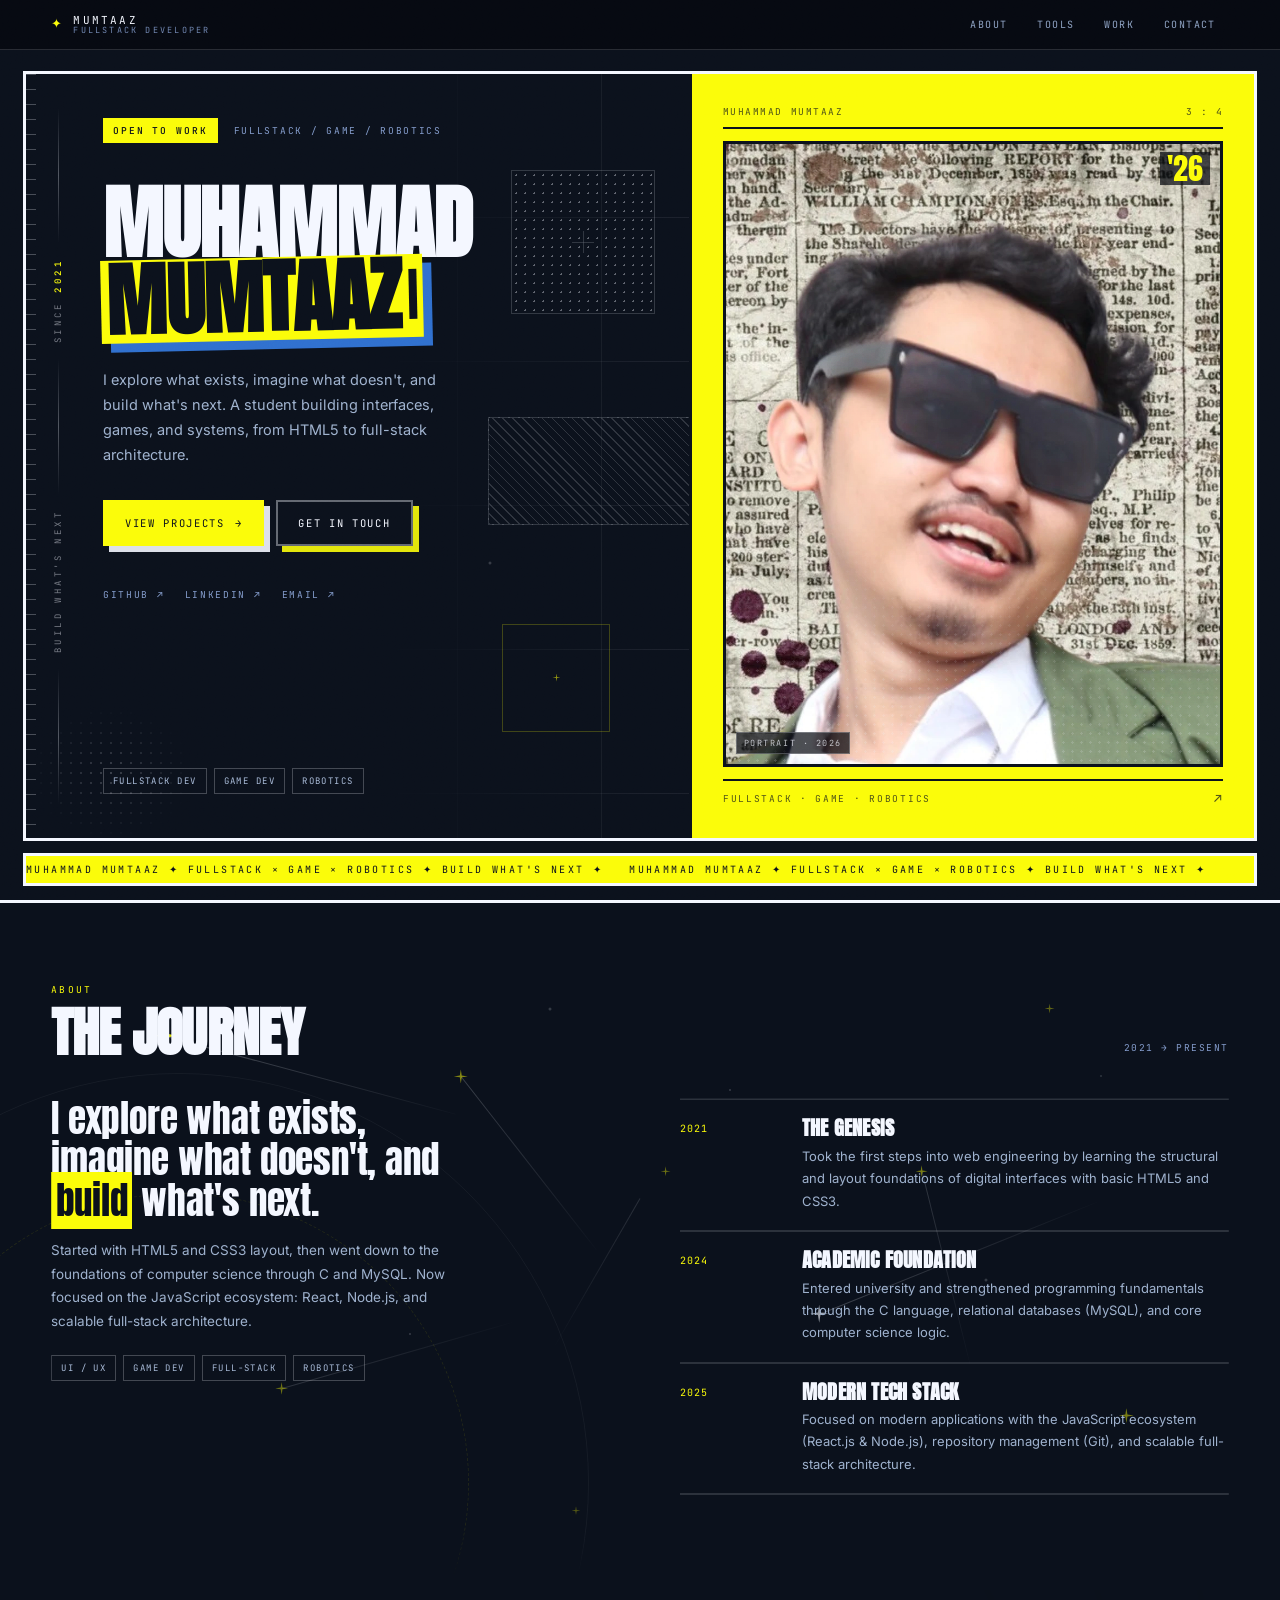
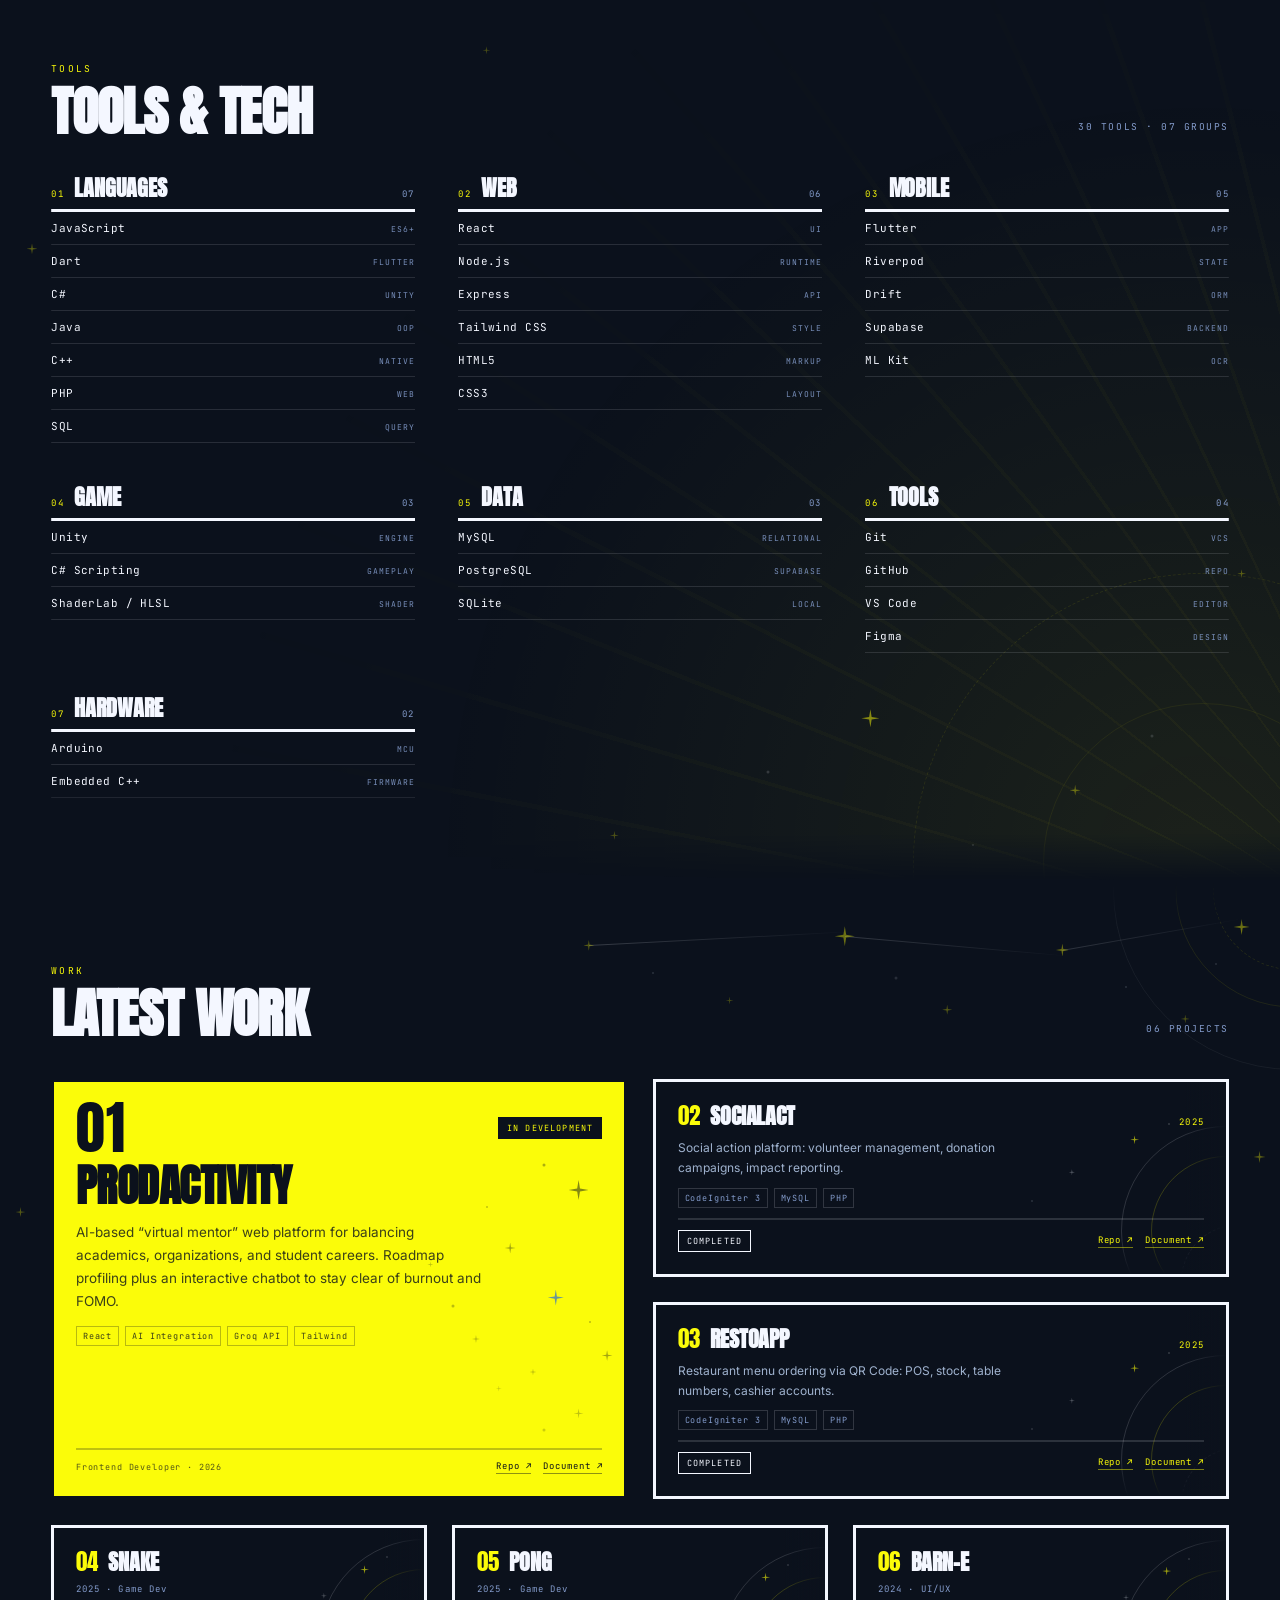
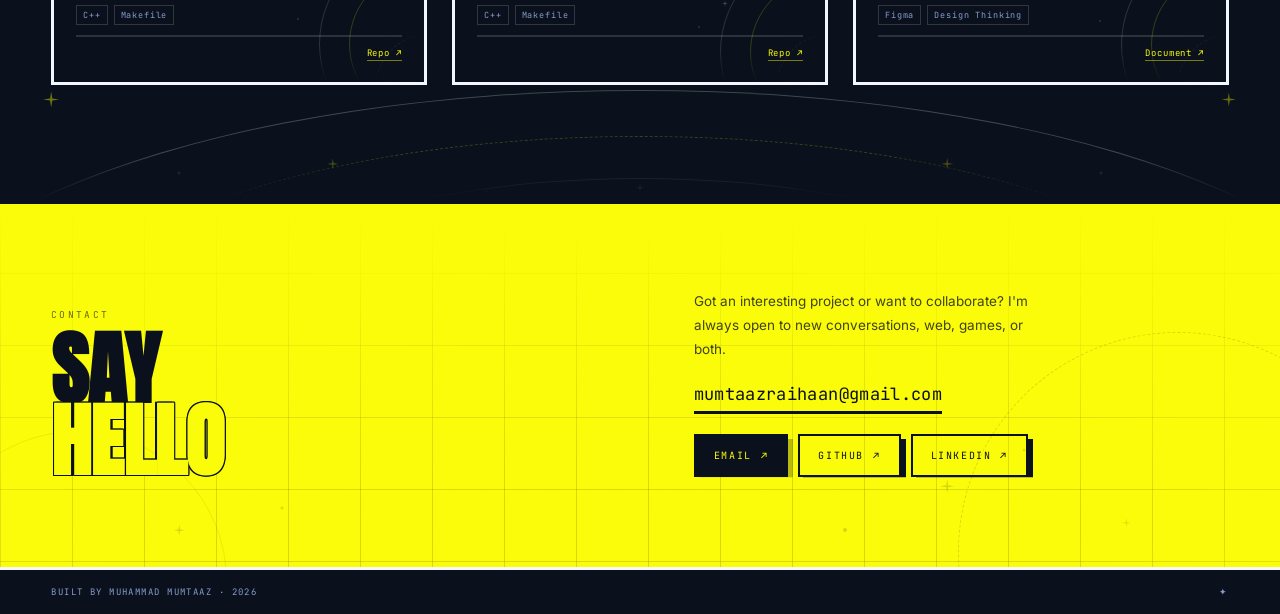
==== index.html @ 6322c38e "Portfolio v2: cleaned static site" ====
<!DOCTYPE html>
<html lang="en">
<head>
<meta charset="UTF-8" />
<meta name="viewport" content="width=device-width, initial-scale=1.0" />
<title>Muhammad Mumtaaz · Fullstack Developer</title>
<meta name="description" content="Portofolio Muhammad Mumtaaz · Fullstack Developer, Game Developer, Robotics Enthusiast. I explore what exists, imagine what doesn't, and build what's next." />
<meta name="theme-color" content="#0B111C" />
<link rel="preconnect" href="https://fonts.googleapis.com" />
<link rel="preconnect" href="https://fonts.gstatic.com" crossorigin />
<link href="https://fonts.googleapis.com/css2?family=Anton&family=Instrument+Serif:ital@0;1&family=Inter:wght@300;400;500;600&family=JetBrains+Mono:wght@300;400;500&display=swap" rel="stylesheet" />
<link rel="stylesheet" href="styles.css" />
<link rel="stylesheet" href="scroll.css" />
<noscript><style>
  [data-sa] .sa-inner { clip-path: none !important; }
  [data-sa] [data-sa-reveal] > *, [data-sa] [data-sa-stagger] > *,
  [data-sa] [data-sa-block], [data-sa] .sa-mask-i {
    opacity: 1 !important; transform: none !important; translate: none !important;
  }
  .ld { display: none !important; }
  html.is-loading, html.is-loading body { overflow: auto !important; }
</style></noscript>
</head>
<body>

<div class="grain" aria-hidden="true"></div>

<div class="ld" id="ld" aria-hidden="true">
  <div class="ld__cells" id="ldCells"></div>
  <div class="ld__mid">
    <div class="ld__grid">
      <i></i><i></i><i></i>
      <i></i><i></i><i></i>
      <i></i><i></i><i></i>
    </div>
  </div>
</div>

<script>
(function () {
  var el = document.getElementById('ld');
  if (!el) return;

  var host = document.getElementById('ldCells');
  var COLS = 14, ROWS = 9;
  var START = 2.35;   /* sel grid mulai menghilang */
  var STEP = 0.03;

  for (var r = 0; r < ROWS; r++) {
    for (var c = 0; c < COLS; c++) {
      var cell = document.createElement('div');
      cell.className = 'ld__cell';
      cell.style.left = (c * (100 / COLS)) + '%';
      cell.style.top = (r * (100 / ROWS)) + '%';
      cell.style.width = (100 / COLS + 0.35) + '%';
      cell.style.height = (100 / ROWS + 0.35) + '%';
      cell.style.setProperty('--d', (START + (c + r) * STEP).toFixed(2) + 's');
      host.appendChild(cell);
    }
  }

  document.documentElement.classList.add('is-loading');

  var reduce = window.matchMedia && window.matchMedia('(prefers-reduced-motion: reduce)').matches;
  var hidden = document.visibilityState === 'hidden';

  function done() {
    if (el.parentNode) el.parentNode.removeChild(el);
    document.documentElement.classList.remove('is-loading');
  }

  /* tab dibuka di background: jangan tahan halaman */
  if (hidden) { done(); return; }

  /* hormati reduced-motion: tanpa animasi, langsung tampil */
  if (reduce) {
    el.classList.add('is-static');
    setTimeout(done, 350);
    return;
  }

  setTimeout(done, 3700);
})();
</script>


<!-- =======================================================
     HEADER · sticky, hanya dipakai halaman portofolio
     ======================================================= -->
<header class="switcher">
  <a class="sw-logo" href="#top">
    <span class="sw-mark" aria-hidden="true">✦</span>
    <span>Mumtaaz<em>Fullstack Developer</em></span>
  </a>

  <nav class="sw-nav is-text" aria-label="Page sections">
    <a href="#about" data-nav="about">About</a>
    <a href="#tools" data-nav="tools">Tools</a>
    <a href="#work" data-nav="work">Work</a>
    <a href="#contact" data-nav="contact">Contact</a>
  </nav>
</header>

<main id="top">
<!-- =======================================================
     HERO · rel kiri (L1) + panel foto (R1) + marquee
     Ornamen rel & slot foto: lihat blok "HERO · REL + FOTO"
     di styles.css.
     ======================================================= -->
<section class="hero v-b v-b--portfolio hero--rail" id="hero">
  <div class="b-frame">
    <div class="b-col b-col-left">
      <div class="hf" aria-hidden="true">
        <span class="hf-grid" style="--sz:144px;--a:.07"></span>
        <span class="hf-cell hf-cell--dots" style="--x:84%;--y:22%;--w:144px;--h:144px;--o:.95"></span>
        <span class="hf-cross" style="--x:84%;--y:22%;--w:22px;--o:.4"></span>
        <span class="hf-cell hf-cell--hatch" style="--x:86%;--y:52%;--w:216px;--h:108px;--o:.95"></span>
        <span class="hf-cell hf-cell--lemon" style="--x:80%;--y:79%;--w:108px;--h:108px;--o:.9"></span>
        <span class="hf-dot" style="--x:70%;--y:64%;--s:3px;--o:.45"></span>
        <span class="hf-star" style="--x:80%;--y:79%;--s:8px;--o:.55"></span>
      </div>
      <span class="b-ticks" aria-hidden="true"></span>
      <div class="b-rail" aria-hidden="true">
        <i></i>
        <span>Since <b>2021</b></span>
        <i></i>
        <span>Build what's next</span>
        <i></i>
      </div>

      <div class="b-topline">
        <span class="b-badge">OPEN TO WORK</span>
        <span class="b-mono">FULLSTACK / GAME / ROBOTICS</span>
      </div>

      <h1 class="b-title">
        <span>Muhammad</span>
        <span class="b-title-mark">Mumtaaz<span class="b-cursor" aria-hidden="true"></span></span>
      </h1>

      <p class="b-sub">
        I explore what exists, imagine what doesn't, and build what's next.
        A student building interfaces, games, and systems, from HTML5
        to full-stack architecture.
      </p>

      <div class="b-actions">
        <a class="b-btn" href="#work">VIEW PROJECTS <span aria-hidden="true">→</span></a>
        <a class="b-btn b-btn-ghost" href="#contact">GET IN TOUCH</a>
      </div>

      <div class="hero-social">
        <a href="https://github.com/tazzz-dev" target="_blank" rel="noreferrer">GitHub ↗</a>
        <a href="https://linkedin.com/in/muhammadmumtaaz" target="_blank" rel="noreferrer">LinkedIn ↗</a>
        <a href="mailto:mumtaazraihaan@gmail.com">Email ↗</a>
      </div>

      <ul class="b-chips" aria-label="Roles">
        <li>FULLSTACK DEV</li>
        <li>GAME DEV</li>
        <li>ROBOTICS</li>
      </ul>

      <div class="b-halftone" aria-hidden="true"></div>
    </div>

    <div class="b-col b-col-right">
      <div class="b-panel-head">
        <span>MUHAMMAD MUMTAAZ</span>
        <span>3 : 4</span>
      </div>

      <div class="b-shot">
        <img src="assets/profile/profile-original-web.webp"
             alt="Muhammad Mumtaaz"
             width="900" height="1200"
             fetchpriority="high" decoding="async" />
        <span class="b-shot-year" aria-hidden="true">'26</span>
        <span class="b-shot-cap">PORTRAIT · 2026</span>
      </div>

      <div class="b-panel-foot">
        <span class="b-mono">FULLSTACK · GAME · ROBOTICS</span>
        <span class="b-arrow" aria-hidden="true">↗</span>
      </div>
    </div>
  </div>

  <div class="b-marquee" aria-hidden="true">
    <div class="b-marquee-track">
      <span>MUHAMMAD MUMTAAZ ✦ FULLSTACK × GAME × ROBOTICS ✦ BUILD WHAT'S NEXT ✦</span>
      <span>MUHAMMAD MUMTAAZ ✦ FULLSTACK × GAME × ROBOTICS ✦ BUILD WHAT'S NEXT ✦</span>
    </div>
  </div>
</section>

<!-- =======================================================
     THE JOURNEY · nanti diganti jadi pengenalan "siapa saya"
     ======================================================= -->
<section class="sec sec--jbg" id="about" data-sa="s2">
  <span class="sa-rule" aria-hidden="true"></span>
  <span class="sa-sweep" aria-hidden="true"></span>

  <!-- latar J3 · Constellation: bintang + garis rasi, cincin putus-putus kiri bawah -->
  <div class="jbg" aria-hidden="true">
    <span class="jbg-ring jbg-ring--dash" style="--x:14%;--y:86%;--d:min(62vw,580px);--o:.5"></span>
    <span class="jbg-ring jbg-ring--thin" style="--x:14%;--y:86%;--d:min(88vw,820px);--o:.65"></span>

    <span class="jbg-line" style="--x:13%;--y:20%;--w:min(24vw,300px);--r:15deg;--o:.8"></span>
    <span class="jbg-line" style="--x:36%;--y:26%;--w:min(18vw,220px);--r:52deg;--o:.6"></span>
    <span class="jbg-line" style="--x:64%;--y:61%;--w:min(24vw,300px);--r:-22deg;--o:.65"></span>
    <span class="jbg-line" style="--x:72%;--y:40%;--w:min(16vw,200px);--r:76deg;--o:.5"></span>
    <span class="jbg-line" style="--x:22%;--y:72%;--w:min(20vw,240px);--r:-16deg;--o:.45"></span>
    <span class="jbg-line" style="--x:50%;--y:44%;--w:min(14vw,170px);--r:120deg;--o:.4"></span>

    <span class="jbg-star" style="--x:13%;--y:20%;--s:24px;--o:.85"></span>
    <span class="jbg-star" style="--x:36%;--y:26%;--s:14px;--o:.5"></span>
    <span class="jbg-star" style="--x:52%;--y:40%;--s:10px;--o:.4"></span>
    <span class="jbg-star" style="--x:64%;--y:61%;--s:18px;--o:.6;--c:var(--paper);--g:rgba(244,247,255,.4)"></span>
    <span class="jbg-star" style="--x:72%;--y:40%;--s:12px;--o:.45"></span>
    <span class="jbg-star" style="--x:88%;--y:76%;--s:15px;--o:.45"></span>
    <span class="jbg-star" style="--x:22%;--y:72%;--s:13px;--o:.4"></span>
    <span class="jbg-star" style="--x:45%;--y:90%;--s:9px;--o:.3"></span>
    <span class="jbg-star" style="--x:82%;--y:16%;--s:10px;--o:.35"></span>

    <span class="jbg-dot" style="--x:24%;--y:34%;--s:3px;--o:.7"></span>
    <span class="jbg-dot" style="--x:43%;--y:16%;--s:3px;--o:.5"></span>
    <span class="jbg-dot" style="--x:57%;--y:28%;--s:2px;--o:.55"></span>
    <span class="jbg-dot" style="--x:77%;--y:56%;--s:3px;--o:.5"></span>
    <span class="jbg-dot" style="--x:32%;--y:64%;--s:2px;--o:.55"></span>
    <span class="jbg-dot" style="--x:86%;--y:26%;--s:2px;--o:.45"></span>
  </div>

  <div class="sec-head">
    <div>
      <p class="sec-label">About</p>
      <h2 class="sec-title">The Journey</h2>
    </div>
    <p class="sec-note">2021 → present</p>
  </div>

  <div class="jrn">
    <div>
      <p class="jrn-quote">I explore what exists, imagine what doesn't, and <mark>build</mark> what's next.</p>
      <p class="jrn-note">
        Started with HTML5 and CSS3 layout, then went down to the foundations of
        computer science through C and MySQL. Now focused on the JavaScript
        ecosystem: React, Node.js, and scalable full-stack architecture.
      </p>
      <ul class="jrn-tags" aria-label="Fields">
        <li>UI / UX</li>
        <li>GAME DEV</li>
        <li>FULL-STACK</li>
        <li>ROBOTICS</li>
      </ul>
    </div>

    <div class="tls">
      <div class="tls-row">
        <span class="tls-year">2021</span>
        <div>
          <h3 class="tls-title">The Genesis</h3>
          <p class="tls-desc">
            Took the first steps into web engineering by learning the structural
            and layout foundations of digital interfaces with basic HTML5 and CSS3.
          </p>
        </div>
      </div>
      <div class="tls-row">
        <span class="tls-year">2024</span>
        <div>
          <h3 class="tls-title">Academic Foundation</h3>
          <p class="tls-desc">
            Entered university and strengthened programming fundamentals through
            the C language, relational databases (MySQL), and core computer science logic.
          </p>
        </div>
      </div>
      <div class="tls-row">
        <span class="tls-year">2025</span>
        <div>
          <h3 class="tls-title">Modern Tech Stack</h3>
          <p class="tls-desc">
            Focused on modern applications with the JavaScript ecosystem (React.js &amp;
            Node.js), repository management (Git), and scalable full-stack architecture.
          </p>
        </div>
      </div>
    </div>
  </div>
</section>

<!-- =======================================================
     TOOLS & TECH · ledger per kelompok (T1) + latar Burst (S3)
     30 tools / 7 kelompok, data dari repo github.com/tazzz-dev
     ======================================================= -->
<section class="sec sec--jbg" id="tools" data-sa="s2">
  <span class="sa-sweep" aria-hidden="true"></span>

  <div class="jbg" aria-hidden="true">
    <span class="jbg-glow" style="--fx:94%;--fy:98%"></span>
    <span class="jbg-rays" style="--fx:94%;--fy:98%;--o:.3"></span>
    <span class="jbg-ring jbg-ring--dash" style="--x:94%;--y:98%;--d:min(58vw,580px);--o:.5"></span>
    <span class="jbg-ring jbg-ring--lemon" style="--x:94%;--y:98%;--d:min(32vw,320px);--o:.45"></span>

    <span class="jbg-star" style="--x:68%;--y:82%;--s:18px;--o:.5"></span>
    <span class="jbg-star" style="--x:84%;--y:90%;--s:11px;--o:.35"></span>
    <span class="jbg-star" style="--x:48%;--y:95%;--s:9px;--o:.28"></span>
    <span class="jbg-star" style="--x:97%;--y:66%;--s:9px;--o:.3"></span>
    <span class="jbg-star" style="--x:2.5%;--y:30%;--s:11px;--o:.32"></span>
    <span class="jbg-star" style="--x:38%;--y:8%;--s:8px;--o:.26"></span>

    <span class="jbg-dot" style="--x:60%;--y:88%;--s:3px;--o:.45"></span>
    <span class="jbg-dot" style="--x:76%;--y:96%;--s:2px;--o:.5"></span>
    <span class="jbg-dot" style="--x:90%;--y:84%;--s:3px;--o:.4"></span>
  </div>

  <div class="sec-head">
    <div>
      <p class="sec-label">Tools</p>
      <h2 class="sec-title">Tools &amp; Tech</h2>
    </div>
    <p class="sec-note">30 tools · 07 groups</p>
  </div>

  <div class="t1">
    <div class="t1-g">
      <div class="t1-h"><span class="t1-num">01</span><h3>Languages</h3><span class="t1-c">07</span></div>
      <ul class="t1-i">
        <li><span>JavaScript</span><small>ES6+</small></li>
        <li><span>Dart</span><small>FLUTTER</small></li>
        <li><span>C#</span><small>UNITY</small></li>
        <li><span>Java</span><small>OOP</small></li>
        <li><span>C++</span><small>NATIVE</small></li>
        <li><span>PHP</span><small>WEB</small></li>
        <li><span>SQL</span><small>QUERY</small></li>
      </ul>
    </div>

    <div class="t1-g">
      <div class="t1-h"><span class="t1-num">02</span><h3>Web</h3><span class="t1-c">06</span></div>
      <ul class="t1-i">
        <li><span>React</span><small>UI</small></li>
        <li><span>Node.js</span><small>RUNTIME</small></li>
        <li><span>Express</span><small>API</small></li>
        <li><span>Tailwind CSS</span><small>STYLE</small></li>
        <li><span>HTML5</span><small>MARKUP</small></li>
        <li><span>CSS3</span><small>LAYOUT</small></li>
      </ul>
    </div>

    <div class="t1-g">
      <div class="t1-h"><span class="t1-num">03</span><h3>Mobile</h3><span class="t1-c">05</span></div>
      <ul class="t1-i">
        <li><span>Flutter</span><small>APP</small></li>
        <li><span>Riverpod</span><small>STATE</small></li>
        <li><span>Drift</span><small>ORM</small></li>
        <li><span>Supabase</span><small>BACKEND</small></li>
        <li><span>ML Kit</span><small>OCR</small></li>
      </ul>
    </div>

    <div class="t1-g">
      <div class="t1-h"><span class="t1-num">04</span><h3>Game</h3><span class="t1-c">03</span></div>
      <ul class="t1-i">
        <li><span>Unity</span><small>ENGINE</small></li>
        <li><span>C# Scripting</span><small>GAMEPLAY</small></li>
        <li><span>ShaderLab / HLSL</span><small>SHADER</small></li>
      </ul>
    </div>

    <div class="t1-g">
      <div class="t1-h"><span class="t1-num">05</span><h3>Data</h3><span class="t1-c">03</span></div>
      <ul class="t1-i">
        <li><span>MySQL</span><small>RELATIONAL</small></li>
        <li><span>PostgreSQL</span><small>SUPABASE</small></li>
        <li><span>SQLite</span><small>LOCAL</small></li>
      </ul>
    </div>

    <div class="t1-g">
      <div class="t1-h"><span class="t1-num">06</span><h3>Tools</h3><span class="t1-c">04</span></div>
      <ul class="t1-i">
        <li><span>Git</span><small>VCS</small></li>
        <li><span>GitHub</span><small>REPO</small></li>
        <li><span>VS Code</span><small>EDITOR</small></li>
        <li><span>Figma</span><small>DESIGN</small></li>
      </ul>
    </div>

    <div class="t1-g">
      <div class="t1-h"><span class="t1-num">07</span><h3>Hardware</h3><span class="t1-c">02</span></div>
      <ul class="t1-i">
        <li><span>Arduino</span><small>MCU</small></li>
        <li><span>Embedded C++</span><small>FIRMWARE</small></li>
      </ul>
    </div>
  </div>
</section>

<!-- =======================================================
     PROJECT · VARIAN 3 · BENTO
     Grid 6 kolom. Satu sel besar (lemon) untuk proyek terbaru,
     lima sel kecil untuk sisanya.
     ======================================================= -->
<section class="sec sec--jbg pj-field" id="work" data-sa="s2">
  <span class="sa-sweep" aria-hidden="true"></span>

  <div class="jbg" aria-hidden="true">
    <!-- busur memeluk grid dari bawah -->
    <span class="pj-arc" style="--t:88%;--h:30%;--l:-9%;--r:-9%;--o:.9"></span>
    <span class="pj-arc pj-arc--lemon" style="--t:93%;--h:23%;--l:4%;--r:4%;--o:.8;border-style:dashed"></span>
    <span class="pj-arc" style="--t:97.5%;--h:16%;--l:17%;--r:17%;--o:.6"></span>

    <!-- kanan atas: busur seperempat dari sudut + rangkaian bintang -->
    <span class="jbg-ring jbg-ring--thin pj-top" style="--x:101%;--y:1%;--d:min(36vw,360px);--o:.75"></span>
    <span class="jbg-ring jbg-ring--lemon pj-top" style="--x:101%;--y:1%;--d:min(23vw,235px);--o:.6"></span>
    <span class="jbg-ring jbg-ring--dash pj-top" style="--x:101%;--y:1%;--d:min(16vw,160px);--o:.55"></span>
    <span class="jbg-line pj-top" style="--x:46%;--y:7%;--w:min(20vw,290px);--r:-3deg;--o:.55"></span>
    <span class="jbg-line pj-top" style="--x:66%;--y:6%;--w:min(17vw,250px);--r:5deg;--o:.5"></span>
    <span class="jbg-line pj-top" style="--x:83%;--y:7.5%;--w:min(14vw,205px);--r:-10deg;--o:.45"></span>
    <span class="jbg-star pj-top" style="--x:46%;--y:7%;--s:11px;--o:.3"></span>
    <span class="jbg-star pj-top" style="--x:57%;--y:13%;--s:8px;--o:.24"></span>
    <span class="jbg-star pj-top" style="--x:66%;--y:6%;--s:20px;--o:.4"></span>
    <span class="jbg-star pj-top" style="--x:74%;--y:14%;--s:10px;--o:.3"></span>
    <span class="jbg-star pj-top" style="--x:83%;--y:7.5%;--s:13px;--o:.38"></span>
    <span class="jbg-star pj-top" style="--x:92.6%;--y:15%;--s:9px;--o:.28"></span>
    <span class="jbg-star pj-top" style="--x:97%;--y:5%;--s:16px;--o:.42"></span>
    <span class="jbg-dot pj-top" style="--x:51%;--y:10%;--s:2px;--o:.4"></span>
    <span class="jbg-dot pj-top" style="--x:70%;--y:10.5%;--s:3px;--o:.36"></span>
    <span class="jbg-dot pj-top" style="--x:88%;--y:11.5%;--s:2px;--o:.4"></span>
    <span class="jbg-dot pj-top" style="--x:95%;--y:9%;--s:2px;--o:.38"></span>

    <!-- tepi & pita bawah -->
    <span class="jbg-star" style="--x:4%;--y:89%;--s:16px;--o:.42"></span>
    <span class="jbg-star" style="--x:96%;--y:89%;--s:14px;--o:.38"></span>
    <span class="jbg-star" style="--x:26%;--y:96%;--s:11px;--o:.3"></span>
    <span class="jbg-star" style="--x:74%;--y:96%;--s:12px;--o:.32"></span>
    <span class="jbg-star" style="--x:50%;--y:98.6%;--s:9px;--o:.28"></span>
    <span class="jbg-star" style="--x:98.4%;--y:30%;--s:12px;--o:.34"></span>
    <span class="jbg-star" style="--x:1.6%;--y:36%;--s:10px;--o:.3"></span>
    <span class="jbg-dot" style="--x:14%;--y:97%;--s:3px;--o:.4"></span>
    <span class="jbg-dot" style="--x:38%;--y:99%;--s:3px;--o:.32"></span>
    <span class="jbg-dot" style="--x:62%;--y:99%;--s:2px;--o:.32"></span>
    <span class="jbg-dot" style="--x:86%;--y:97%;--s:3px;--o:.4"></span>
  </div>

  <div class="sec-head">
    <div>
      <p class="sec-label">Work</p>
      <h2 class="sec-title">Latest Work</h2>
    </div>
    <p class="sec-note">06 projects</p>
  </div>

  <div class="pv3-grid">

    <article class="pv3-cell pv3-cell--hero">
      <div class="pj-in pj-in--hero" aria-hidden="true">
        <span class="pj-in-star" style="--x:92%;--y:26%;--s:20px;--o:.8"></span>
        <span class="pj-in-star" style="--x:80%;--y:40%;--s:11px;--o:.6"></span>
        <span class="pj-in-star pj-in-star--cobalt" style="--x:88%;--y:52%;--s:16px;--o:.9"></span>
        <span class="pj-in-star" style="--x:74%;--y:62%;--s:8px;--o:.5"></span>
        <span class="pj-in-star" style="--x:97%;--y:66%;--s:11px;--o:.6"></span>
        <span class="pj-in-star" style="--x:66%;--y:44%;--s:6px;--o:.4"></span>
        <span class="pj-in-star" style="--x:84%;--y:70%;--s:7px;--o:.45"></span>
        <span class="pj-in-star" style="--x:92%;--y:80%;--s:10px;--o:.4"></span>
        <span class="pj-in-star" style="--x:78%;--y:74%;--s:6px;--o:.35"></span>
        <span class="pj-in-dot" style="--x:86%;--y:20%;--s:3px;--o:.6"></span>
        <span class="pj-in-dot" style="--x:70%;--y:54%;--s:3px;--o:.5"></span>
        <span class="pj-in-dot" style="--x:94%;--y:58%;--s:2px;--o:.5"></span>
        <span class="pj-in-dot" style="--x:76%;--y:30%;--s:2px;--o:.45"></span>
        <span class="pj-in-dot" style="--x:86%;--y:84%;--s:3px;--o:.35"></span>
      </div>
      <div class="pv3-hero-top">
        <span class="pv3-num pv3-num--big">01</span>
        <span class="badge badge--dev">In Development</span>
      </div>
      <h3 class="pv3-title pv3-title--big">ProdActivity</h3>
      <p class="pv3-desc">
        AI-based “virtual mentor” web platform for balancing academics,
        organizations, and student careers. Roadmap profiling plus an interactive
        chatbot to stay clear of burnout and FOMO.
      </p>
      <ul class="pv3-tags"><li>React</li><li>AI Integration</li><li>Groq API</li><li>Tailwind</li></ul>
      <div class="pv3-foot">
        <span class="pv3-role">Frontend Developer · 2026</span>
        <div class="pv3-links">
          <a href="https://github.com/Liaurentino/ProjectWebBersama" target="_blank" rel="noreferrer">Repo ↗</a>
          <a href="https://drive.google.com/file/d/1fqWi2qxW5VIiTGtoKAhwTqE9DiI8mtpY/view" target="_blank" rel="noreferrer">Document ↗</a>
        </div>
      </div>
    </article>

    <article class="pv3-cell">
      <div class="pj-in" aria-hidden="true">
        <span class="pj-in-arc" style="--x:100%;--y:78%;--d:210px;--o:.9"></span>
        <span class="pj-in-arc pj-in-arc--lemon" style="--x:100%;--y:78%;--d:150px;--o:.9"></span>
        <span class="pj-in-arc pj-in-arc--dash" style="--x:102%;--y:104%;--d:112px;--o:.45"></span>
        <span class="jbg-star" style="--x:84%;--y:30%;--s:9px;--o:.6"></span>
        <span class="jbg-star" style="--x:73%;--y:47%;--s:6px;--o:.4;--c:rgba(244,247,255,.8);--g:rgba(244,247,255,.22)"></span>
        <span class="jbg-dot" style="--x:90%;--y:22%;--s:2px;--o:.5"></span>
        <span class="jbg-dot" style="--x:66%;--y:62%;--s:2px;--o:.4"></span>
      </div>
      <div class="pv3-row">
        <span class="pv3-num">02</span>
        <h3 class="pv3-title">SocialAct</h3>
        <span class="pv3-year">2025</span>
      </div>
      <p class="pv3-desc pv3-desc--sm">
        Social action platform: volunteer management, donation campaigns, impact reporting.
      </p>
      <ul class="pv3-tags"><li>CodeIgniter 3</li><li>MySQL</li><li>PHP</li></ul>
      <div class="pv3-foot">
        <span class="badge">Completed</span>
        <div class="pv3-links">
          <a href="https://github.com/mfaatihyusron/socialact" target="_blank" rel="noreferrer">Repo ↗</a>
          <a href="https://drive.google.com/file/d/1mlVLPcdQsDg9bWOSuAPvfsQ5b9rIk16E/view" target="_blank" rel="noreferrer">Document ↗</a>
        </div>
      </div>
    </article>

    <article class="pv3-cell">
      <div class="pj-in" aria-hidden="true">
        <span class="pj-in-arc" style="--x:100%;--y:81%;--d:210px;--o:.9"></span>
        <span class="pj-in-arc pj-in-arc--lemon" style="--x:100%;--y:81%;--d:150px;--o:.9"></span>
        <span class="pj-in-arc pj-in-arc--dash" style="--x:102%;--y:104%;--d:112px;--o:.45"></span>
        <span class="jbg-star" style="--x:84%;--y:33%;--s:9px;--o:.6"></span>
        <span class="jbg-star" style="--x:73%;--y:50%;--s:6px;--o:.4;--c:rgba(244,247,255,.8);--g:rgba(244,247,255,.22)"></span>
        <span class="jbg-dot" style="--x:90%;--y:25%;--s:2px;--o:.5"></span>
        <span class="jbg-dot" style="--x:66%;--y:65%;--s:2px;--o:.4"></span>
      </div>
      <div class="pv3-row">
        <span class="pv3-num">03</span>
        <h3 class="pv3-title">RestoApp</h3>
        <span class="pv3-year">2025</span>
      </div>
      <p class="pv3-desc pv3-desc--sm">
        Restaurant menu ordering via QR Code: POS, stock, table numbers, cashier accounts.
      </p>
      <ul class="pv3-tags"><li>CodeIgniter 3</li><li>MySQL</li><li>PHP</li></ul>
      <div class="pv3-foot">
        <span class="badge">Completed</span>
        <div class="pv3-links">
          <a href="https://github.com/tazzz-dev/resto-app" target="_blank" rel="noreferrer">Repo ↗</a>
          <a href="https://drive.google.com/file/d/1llr6OYW9KATH3qa5okMk4BIHrS4VumBy/view" target="_blank" rel="noreferrer">Document ↗</a>
        </div>
      </div>
    </article>

    <article class="pv3-cell pv3-cell--sm">
      <div class="pj-in" aria-hidden="true">
        <span class="pj-in-arc" style="--x:100%;--y:75%;--d:210px;--o:.9"></span>
        <span class="pj-in-arc pj-in-arc--lemon" style="--x:100%;--y:75%;--d:150px;--o:.9"></span>
        <span class="pj-in-arc pj-in-arc--dash" style="--x:102%;--y:104%;--d:112px;--o:.45"></span>
        <span class="jbg-star" style="--x:84%;--y:27%;--s:9px;--o:.6"></span>
        <span class="jbg-star" style="--x:73%;--y:44%;--s:6px;--o:.4;--c:rgba(244,247,255,.8);--g:rgba(244,247,255,.22)"></span>
        <span class="jbg-dot" style="--x:90%;--y:19%;--s:2px;--o:.5"></span>
        <span class="jbg-dot" style="--x:66%;--y:59%;--s:2px;--o:.4"></span>
      </div>
      <div class="pv3-row">
        <span class="pv3-num">04</span>
        <h3 class="pv3-title">Snake</h3>
      </div>
      <p class="pv3-year pv3-year--block">2025 · Game Dev</p>
      <ul class="pv3-tags"><li>C++</li><li>Makefile</li></ul>
      <div class="pv3-foot">
        <div class="pv3-links">
          <a href="https://github.com/tazzz-dev/snake-classic" target="_blank" rel="noreferrer">Repo ↗</a>
        </div>
      </div>
    </article>

    <article class="pv3-cell pv3-cell--sm">
      <div class="pj-in" aria-hidden="true">
        <span class="pj-in-arc" style="--x:100%;--y:80%;--d:210px;--o:.9"></span>
        <span class="pj-in-arc pj-in-arc--lemon" style="--x:100%;--y:80%;--d:150px;--o:.9"></span>
        <span class="pj-in-arc pj-in-arc--dash" style="--x:102%;--y:104%;--d:112px;--o:.45"></span>
        <span class="jbg-star" style="--x:84%;--y:32%;--s:9px;--o:.6"></span>
        <span class="jbg-star" style="--x:73%;--y:49%;--s:6px;--o:.4;--c:rgba(244,247,255,.8);--g:rgba(244,247,255,.22)"></span>
        <span class="jbg-dot" style="--x:90%;--y:24%;--s:2px;--o:.5"></span>
        <span class="jbg-dot" style="--x:66%;--y:64%;--s:2px;--o:.4"></span>
      </div>
      <div class="pv3-row">
        <span class="pv3-num">05</span>
        <h3 class="pv3-title">Pong</h3>
      </div>
      <p class="pv3-year pv3-year--block">2025 · Game Dev</p>
      <ul class="pv3-tags"><li>C++</li><li>Makefile</li></ul>
      <div class="pv3-foot">
        <div class="pv3-links">
          <a href="https://github.com/tazzz-dev/pong-classic" target="_blank" rel="noreferrer">Repo ↗</a>
        </div>
      </div>
    </article>

    <article class="pv3-cell pv3-cell--sm">
      <div class="pj-in" aria-hidden="true">
        <span class="pj-in-arc" style="--x:100%;--y:76%;--d:210px;--o:.9"></span>
        <span class="pj-in-arc pj-in-arc--lemon" style="--x:100%;--y:76%;--d:150px;--o:.9"></span>
        <span class="pj-in-arc pj-in-arc--dash" style="--x:102%;--y:104%;--d:112px;--o:.45"></span>
        <span class="jbg-star" style="--x:84%;--y:28%;--s:9px;--o:.6"></span>
        <span class="jbg-star" style="--x:73%;--y:45%;--s:6px;--o:.4;--c:rgba(244,247,255,.8);--g:rgba(244,247,255,.22)"></span>
        <span class="jbg-dot" style="--x:90%;--y:20%;--s:2px;--o:.5"></span>
        <span class="jbg-dot" style="--x:66%;--y:60%;--s:2px;--o:.4"></span>
      </div>
      <div class="pv3-row">
        <span class="pv3-num">06</span>
        <h3 class="pv3-title">Barn-E</h3>
      </div>
      <p class="pv3-year pv3-year--block">2024 · UI/UX</p>
      <ul class="pv3-tags"><li>Figma</li><li>Design Thinking</li></ul>
      <div class="pv3-foot">
        <div class="pv3-links">
          <a href="https://drive.google.com/file/d/17-eMZJQ6C2b9_94BUbUz9_P3hgrNrgQs/view" target="_blank" rel="noreferrer">Document ↗</a>
        </div>
      </div>
    </article>

  </div>
</section>

<!-- =======================================================
     LET'S TALK · blok lemon penuh, kata kedua knockout
     + latar Blueprint (C2): kisi garis ink memudar dari kanan bawah
     ======================================================= -->
<section class="cnt" id="contact" data-sa="s2">
  <span class="sa-rule" aria-hidden="true"></span>
  <span class="sa-sweep" aria-hidden="true"></span>

  <div class="cbg" aria-hidden="true">
    <span class="c-grid c-grid--left"></span>
    <span class="c-grid"></span>
    <span class="c-ring c-ring--dash" style="--x:92%;--y:96%;--d:min(46vw,440px);--o:.55"></span>
    <span class="c-ring" style="--x:6%;--y:104%;--d:min(30vw,300px);--o:.45"></span>

    <span class="c-star" style="--x:74%;--y:78%;--s:14px;--o:.3"></span>
    <span class="c-star" style="--x:88%;--y:88%;--s:9px;--o:.24"></span>
    <span class="c-star" style="--x:14%;--y:90%;--s:11px;--o:.3"></span>
    <span class="c-dot" style="--x:66%;--y:90%;--s:4px;--o:.4"></span>
    <span class="c-dot" style="--x:80%;--y:68%;--s:3px;--o:.3"></span>
    <span class="c-dot" style="--x:22%;--y:84%;--s:3px;--o:.35"></span>
  </div>

  <div class="sa-inner">
    <div class="cnt-grid">
      <div>
        <p class="cnt-label">Contact</p>
        <h2 class="cnt-title">Say<br /><span class="cnt-knock">Hello</span></h2>
      </div>

      <div>
        <p class="cnt-note">
          Got an interesting project or want to collaborate? I'm always open
          to new conversations, web, games, or both.
        </p>
        <a class="cnt-mail" href="mailto:mumtaazraihaan@gmail.com">mumtaazraihaan@gmail.com</a>
        <div class="cnt-links">
          <a class="cnt-link" href="mailto:mumtaazraihaan@gmail.com">Email <span aria-hidden="true">↗</span></a>
          <a class="cnt-link cnt-link--ghost" href="https://github.com/tazzz-dev" target="_blank" rel="noreferrer">GitHub <span aria-hidden="true">↗</span></a>
          <a class="cnt-link cnt-link--ghost" href="https://linkedin.com/in/muhammadmumtaaz" target="_blank" rel="noreferrer">LinkedIn <span aria-hidden="true">↗</span></a>
        </div>
      </div>
    </div>
  </div>
</section>

<!-- =======================================================
     FOOTER
     ======================================================= -->
<footer class="ftr">
  <span>Built by Muhammad Mumtaaz · 2026</span>
  <span aria-hidden="true">✦</span>
</footer>
</main>

<script src="script.js"></script>
<script src="scroll.js"></script>
</body>
</html>
---- styles.css ----
/* =========================================================
   MUMTAAZ · STYLE LAB
   Palette diekstraksi dari key visual manhwa:
   kuning lemon di atas biru-hitam, orchid sebagai aksen langka.
   ========================================================= */

/* ---------- TOKENS ---------- */
:root {
  --ink:      #0B111C;
  --ink-deep: #070A11;
  --navy:     #1F3558;
  --cobalt:   #3070CF;
  --azure:    #4780D1;
  --lemon:    #FBFC09;
  --cream:    #FAF882;
  --orchid:   #CC79FD;
  --lav:      #849CCC;
  --paper:    #F4F7FF;

  --line:     rgba(244, 247, 255, .14);
  --line-soft:rgba(244, 247, 255, .07);

  --font-display: 'Anton', 'Haettenschweiler', 'Arial Narrow', Impact, sans-serif;
  --font-serif:   'Instrument Serif', 'Times New Roman', Georgia, serif;
  --font-body:    'Inter', system-ui, -apple-system, Segoe UI, sans-serif;
  --font-mono:    'JetBrains Mono', ui-monospace, 'Cascadia Mono', monospace;

  --pad-x: clamp(20px, 4vw, 64px);
  --sw-h: 48px;
}

/* ---------- RESET ---------- */
* { box-sizing: border-box; }
html {
  scroll-behavior: smooth;
  -webkit-text-size-adjust: 100%;
  /* scrollbar disembunyikan; halaman tetap bisa digulir */
  scrollbar-width: none;
  -ms-overflow-style: none;
}
html::-webkit-scrollbar { width: 0; height: 0; }
body {
  margin: 0;
  background: var(--ink-deep);
  color: var(--paper);
  font-family: var(--font-body);
  font-weight: 400;
  -webkit-font-smoothing: antialiased;
  overflow-x: hidden;
}
h1, h2, h3, p, ul, ol { margin: 0; }
a { color: inherit; }
img, svg { display: block; max-width: 100%; }
::selection { background: var(--lemon); color: var(--ink); }

section { scroll-margin-top: 56px; }

/* ---------- GRAIN (global) ---------- */
.grain {
  position: fixed;
  inset: 0;
  z-index: 80;
  pointer-events: none;
  opacity: .055;
  mix-blend-mode: overlay;
  background-image: url("data:image/svg+xml,%3Csvg xmlns='http://www.w3.org/2000/svg' width='160' height='160'%3E%3Cfilter id='n'%3E%3CfeTurbulence type='fractalNoise' baseFrequency='.85' numOctaves='3' stitchTiles='stitch'/%3E%3C/filter%3E%3Crect width='160' height='160' filter='url(%23n)'/%3E%3C/svg%3E");
}

/* =========================================================
   SWITCHER
   ========================================================= */
.switcher {
  position: fixed;
  inset: 0 0 auto 0;
  z-index: 60;
  display: flex;
  align-items: center;
  justify-content: space-between;
  gap: 16px;
  padding: 9px var(--pad-x);
  /* hampir opak: blok lemon di halaman utama tidak boleh menembus
     dan mengubah header jadi hijau zaitun */
  background: rgba(7, 10, 17, .95);
  backdrop-filter: blur(16px) saturate(140%);
  border-bottom: 1px solid var(--line);
}

.sw-logo {
  display: flex;
  align-items: center;
  gap: 9px;
  text-decoration: none;
  font-family: var(--font-mono);
  font-size: 11px;
  letter-spacing: .2em;
  text-transform: uppercase;
  line-height: 1.1;
}
.sw-mark { color: var(--lemon); font-size: 13px; animation: pulse 3.6s ease-in-out infinite; }
.sw-logo em {
  display: block;
  font-style: normal;
  font-size: 8.5px;
  letter-spacing: .26em;
  color: rgba(132, 156, 204, .85);
}

.sw-nav { display: flex; gap: 4px; }
.sw-nav a {
  font-family: var(--font-mono);
  font-size: 10px;
  letter-spacing: .1em;
  color: #8FA3C4;
  text-decoration: none;
  padding: 8px 12px;
  border: 1px solid transparent;
  white-space: nowrap;
  transition: color .2s, border-color .2s, background .2s;
}
.sw-nav a b { color: var(--lemon); font-weight: 500; margin-right: 6px; }
.sw-nav a:hover { color: var(--paper); border-color: var(--line); }
.sw-nav a.is-active { background: var(--lemon); border-color: var(--lemon); color: var(--ink); }
.sw-nav a.is-active b { color: var(--ink); }

/* nav teks (halaman utama) */
.sw-nav.is-text a {
  font-size: 10px;
  letter-spacing: .14em;
  text-transform: uppercase;
}

.sw-hint {
  text-decoration: none;
  font-family: var(--font-mono);
  font-size: 9.5px;
  letter-spacing: .2em;
  color: rgba(132, 156, 204, .7);
}
a.sw-hint:hover { color: var(--paper); }

/* =========================================================
   VARIAN A · POSTER PENUH
   ========================================================= */
.v-a {
  position: relative;
  min-height: 100svh;
  display: grid;
  align-content: end;
  justify-items: center;
  overflow: hidden;
  padding-top: var(--sw-h);
  padding-bottom: clamp(54px, 8.5vh, 96px);
  background: radial-gradient(120% 80% at 50% 30%, #0E1828 0%, var(--ink) 45%, var(--ink-deep) 100%);
  isolation: isolate;
}

.a-stage { position: absolute; inset: 0; pointer-events: none; }

/* --- fine rays (pure CSS conic) --- */
.a-rays {
  position: absolute;
  left: 50%;
  top: 28%;
  width: min(200vw, 1800px);
  aspect-ratio: 1;
  translate: -50% -50%;
  border-radius: 50%;
  background:
    repeating-conic-gradient(from 0deg,
      rgba(251, 252, 9, .17) 0deg .42deg,
      transparent .42deg 4.6deg),
    repeating-conic-gradient(from 2.1deg,
      rgba(244, 247, 255, .1) 0deg .22deg,
      transparent .22deg 9.4deg);
  -webkit-mask-image: radial-gradient(closest-side, #000 6%, rgba(0,0,0,.9) 26%, rgba(0,0,0,.35) 52%, transparent 76%);
  mask-image: radial-gradient(closest-side, #000 6%, rgba(0,0,0,.9) 26%, rgba(0,0,0,.35) 52%, transparent 76%);
  animation: spin 240s linear infinite;
  will-change: transform;
}
.a-rays-fine {
  width: min(150vw, 1300px);
  background:
    repeating-conic-gradient(from 1deg,
      rgba(250, 248, 130, .22) 0deg .2deg,
      transparent .2deg 2.9deg);
  animation-duration: 180s;
  animation-direction: reverse;
  opacity: .8;
}

/* --- bloom cahaya --- */
.a-bloom {
  position: absolute;
  inset: -10%;
  background:
    radial-gradient(circle at 50% 30%, rgba(251, 252, 9, .16) 0%, transparent 34%),
    radial-gradient(circle at 16% 62%, rgba(48, 112, 207, .26) 0%, transparent 46%),
    radial-gradient(circle at 84% 76%, rgba(204, 121, 253, .18) 0%, transparent 44%);
  filter: blur(6px);
}

/* --- burst SVG --- */
.a-burst {
  position: absolute;
  left: 50%;
  top: 28%;
  width: min(104vw, 950px);
  aspect-ratio: 1;
  translate: -50% -50%;
  filter: saturate(115%);
}
.a-burst-spikes {
  transform-box: view-box;
  transform-origin: center;
  animation: spin 300s linear infinite;
}
.a-burst-wide { opacity: .75; animation: breathe 7s ease-in-out infinite; }

/* --- cincin armillary --- */
.a-rings {
  position: absolute;
  inset: 0;
  display: grid;
  place-items: center;
  perspective: 1000px;
}
.ring {
  position: absolute;
  left: 50%;
  top: 28%;
  translate: -50% -50%;
  border-radius: 50%;
  border: 1px solid rgba(244, 247, 255, .16);
}
.ring.r1 {
  width: min(74vw, 720px); aspect-ratio: 1;
  border-style: dashed;
  border-color: rgba(244, 247, 255, .2);
  transform: rotateX(74deg) rotateZ(8deg);
  animation: orbit1 90s linear infinite;
}
.ring.r2 {
  width: min(96vw, 980px); aspect-ratio: 1;
  border-color: rgba(204, 121, 253, .3);
  transform: rotateX(66deg) rotateZ(-22deg);
  animation: orbit2 130s linear infinite;
}
.ring.r3 {
  width: min(56vw, 540px); aspect-ratio: 1;
  border-color: rgba(251, 252, 9, .26);
  border-style: dashed;
  transform: rotateX(80deg) rotateZ(38deg);
  animation: orbit1 70s linear infinite reverse;
}

/* --- sparkles --- */
.a-sparks { position: absolute; inset: 0; font-size: 20px; }
.spk {
  position: absolute;
  color: var(--lemon);
  line-height: 1;
  text-shadow: 0 0 12px rgba(251, 252, 9, .85), 0 0 34px rgba(251, 252, 9, .45);
  animation: twinkle 4.2s ease-in-out infinite;
}
.spk.s1 { top: 12%; left: 18%; font-size: 26px; animation-delay: -.4s; }
.spk.s2 { top: 24%; right: 16%; font-size: 15px; animation-delay: -1.6s; color: var(--cream); }
.spk.s3 { top: 58%; left: 9%; font-size: 12px; animation-delay: -2.4s; }
.spk.s4 { top: 44%; right: 9%; font-size: 30px; animation-delay: -3.1s; color: var(--orchid); text-shadow: 0 0 14px rgba(204,121,253,.9), 0 0 40px rgba(204,121,253,.5); }
.spk.s5 { bottom: 20%; left: 22%; font-size: 17px; animation-delay: -1.1s; }
.spk.s6 { bottom: 30%; right: 24%; font-size: 11px; animation-delay: -2.8s; color: var(--cream); }
.spk.s7 { top: 8%; right: 38%; font-size: 18px; animation-delay: -.9s; }

/* --- spotlight kursor --- */
.a-spotlight {
  position: absolute;
  inset: 0;
  background: radial-gradient(260px 260px at var(--mx, 50%) var(--my, 40%),
    rgba(251, 252, 9, .09), transparent 72%);
  transition: background .18s linear;
}

/* --- vignette --- */
.a-stage::after {
  content: '';
  position: absolute;
  inset: 0;
  background:
    radial-gradient(ellipse 52% 44% at 50% 27%,
      transparent 38%, rgba(11, 17, 28, .5) 66%, rgba(11, 17, 28, .92) 88%, var(--ink-deep) 100%),
    linear-gradient(to bottom,
      transparent 24%, rgba(11, 17, 28, .52) 42%, rgba(11, 17, 28, .9) 60%, var(--ink-deep) 82%);
}

/* --- meta sudut poster --- */
.a-meta {
  position: absolute;
  z-index: 6;
  font-family: var(--font-mono);
  font-size: 9.5px;
  line-height: 1.9;
  letter-spacing: .2em;
  color: var(--paper);
  text-transform: uppercase;
}
.a-meta b { color: var(--lemon); font-weight: 500; }
.a-meta span { color: rgba(132, 156, 204, .8); }
.a-meta.tl { top: calc(var(--sw-h) + 22px); left: var(--pad-x); }
.a-meta.tr { top: calc(var(--sw-h) + 22px); right: var(--pad-x); text-align: right; }
.a-meta.bl { bottom: 28px; left: var(--pad-x); }
.a-meta.br { bottom: 28px; right: var(--pad-x); text-align: right; }

/* --- konten --- */
.a-content {
  position: relative;
  z-index: 5;
  width: 100%;
  text-align: center;
  padding: 0 20px;
}
.a-content::before {
  content: '';
  position: absolute;
  inset: -6% -22% -8%;
  z-index: -1;
  pointer-events: none;
  background: radial-gradient(ellipse 58% 52% at 50% 50%,
    rgba(8, 13, 22, .92) 0%, rgba(8, 13, 22, .78) 46%, rgba(8, 13, 22, .3) 76%, transparent 90%);
}
.a-title {
  display: flex;
  flex-direction: column;
  align-items: center;
  font-family: var(--font-display);
  font-size: clamp(4.2rem, 15.5vw, 12.5rem);
  line-height: 1;
  letter-spacing: -.015em;
  text-transform: uppercase;
  margin-bottom: clamp(20px, 3.2vh, 32px);
}
.a-line {
  display: block;
  padding-block: .1em;
  margin-block: -.1em;
  opacity: 0;
  transform: translateY(.28em);
  animation: lineIn 1.15s cubic-bezier(.16, .84, .24, 1) forwards;
}
.a-line + .a-line { margin-top: -.14em; }
.a-line.l1 {
  --ol: .012em;
  color: var(--ink);
  text-shadow:
    var(--ol) 0 0 var(--paper), calc(var(--ol) * -1) 0 0 var(--paper),
    0 var(--ol) 0 var(--paper), 0 calc(var(--ol) * -1) 0 var(--paper),
    var(--ol) var(--ol) 0 var(--paper),
    calc(var(--ol) * -1) calc(var(--ol) * -1) 0 var(--paper),
    var(--ol) calc(var(--ol) * -1) 0 var(--paper),
    calc(var(--ol) * -1) var(--ol) 0 var(--paper);
  animation-delay: .16s;
}
.a-line.l2 {
  color: var(--lemon);
  text-shadow:
    0 0 22px rgba(251, 252, 9, .4),
    0 0 64px rgba(251, 252, 9, .18);
  animation-delay: .28s;
}

.a-sub {
  max-width: 44ch;
  margin: 0 auto;
  font-size: 14.5px;
  line-height: 1.75;
  color: #9FB2CE;
  opacity: 0;
  animation: fadeUp .9s .55s cubic-bezier(.2, .9, .2, 1) forwards;
}
.a-cta {
  display: flex;
  gap: 12px;
  justify-content: center;
  flex-wrap: wrap;
  margin-top: clamp(22px, 4vh, 36px);
  opacity: 0;
  animation: fadeUp .9s .7s cubic-bezier(.2, .9, .2, 1) forwards;
}

.btn-lemon,
.btn-line {
  font-family: var(--font-mono);
  font-size: 10.5px;
  letter-spacing: .2em;
  text-decoration: none;
  padding: 15px 26px;
  transition: background .22s, color .22s, border-color .22s, transform .22s;
}
.btn-lemon {
  background: var(--lemon);
  color: var(--ink);
  border: 1px solid var(--lemon);
  box-shadow: 0 0 0 1px rgba(251, 252, 9, .25), 0 12px 44px rgba(251, 252, 9, .22);
}
.btn-lemon:hover { background: transparent; color: var(--lemon); }
.btn-line {
  border: 1px solid rgba(244, 247, 255, .28);
  color: var(--paper);
}
.btn-line:hover { border-color: var(--lemon); color: var(--lemon); }

/* =========================================================
   VARIAN B · NEO-BRUTALIST
   ========================================================= */
.v-b {
  position: relative;
  min-height: 100svh;
  display: flex;
  flex-direction: column;
  gap: 12px;
  padding: clamp(12px, 1.8vw, 26px);
  padding-top: calc(var(--sw-h) + clamp(12px, 1.8vw, 26px));
  padding-bottom: 14px;
  background: var(--ink);
}

.b-frame {
  flex: 1;
  display: grid;
  grid-template-columns: 1.08fr .92fr;
  border: 3px solid var(--paper);
  overflow: hidden;
  min-height: 0;
}

/* --- kolom kiri --- */
.b-col-left {
  position: relative;
  display: flex;
  flex-direction: column;
  padding: clamp(22px, 3.4vw, 52px);
  background: var(--ink);
  overflow: hidden;
}
.b-topline {
  display: flex;
  align-items: center;
  gap: 16px;
  flex-wrap: wrap;
  margin-bottom: clamp(22px, 4.5vh, 44px);
}
.b-badge {
  background: var(--lemon);
  color: var(--ink);
  font-family: var(--font-mono);
  font-size: 9.5px;
  font-weight: 500;
  letter-spacing: .2em;
  padding: 6px 10px;
}
.b-mono {
  font-family: var(--font-mono);
  font-size: 9.5px;
  letter-spacing: .18em;
  color: var(--lav);
}

.b-title {
  display: flex;
  flex-direction: column;
  align-items: flex-start;
  font-family: var(--font-display);
  font-size: clamp(2.9rem, 8vw, 6.9rem);
  line-height: 1;
  letter-spacing: -.01em;
  text-transform: uppercase;
  margin-bottom: clamp(16px, 2.6vh, 24px);
  position: relative;
  z-index: 2;
}
.b-title > span { display: block; }
.b-title-mark {
  background: var(--lemon);
  color: var(--ink);
  padding: 0 .07em .04em;
  margin-left: -.02em;
  margin-top: -.02em;
  vertical-align: top;
  transform: rotate(-1.3deg);
  transform-origin: left center;
  display: inline-flex !important;
  align-items: center;
  box-shadow: 9px 9px 0 0 var(--cobalt);
}
.b-cursor {
  display: inline-block;
  width: .1em;
  height: .62em;
  margin-left: .1em;
  background: var(--ink);
  animation: blink 1.05s steps(1) infinite;
}

.b-sub {
  position: relative;
  z-index: 2;
  max-width: 42ch;
  font-size: 14.5px;
  line-height: 1.72;
  color: #9FB2CE;
}

.b-actions {
  position: relative;
  z-index: 2;
  display: flex;
  flex-wrap: wrap;
  gap: 12px;
  margin: clamp(22px, 4vh, 32px) 0 24px;
}
.b-btn {
  display: inline-flex;
  align-items: center;
  gap: 10px;
  font-family: var(--font-mono);
  font-size: 10.5px;
  letter-spacing: .16em;
  text-decoration: none;
  padding: 14px 20px;
  background: var(--lemon);
  color: var(--ink);
  border: 2px solid var(--lemon);
  box-shadow: 6px 6px 0 0 rgba(244, 247, 255, .9);
  transition: transform .16s, box-shadow .16s, background .16s, color .16s, border-color .16s;
}
.b-btn:hover { transform: translate(4px, 4px); box-shadow: 2px 2px 0 0 rgba(244, 247, 255, .9); }
.b-btn-ghost {
  background: transparent;
  color: var(--paper);
  border-color: rgba(244, 247, 255, .38);
  box-shadow: 6px 6px 0 0 rgba(251, 252, 9, .9);
}
.b-btn-ghost:hover {
  background: var(--lemon);
  color: var(--ink);
  border-color: var(--lemon);
  box-shadow: 2px 2px 0 0 rgba(251, 252, 9, .9);
}

.b-chips {
  position: relative;
  z-index: 2;
  display: flex;
  flex-wrap: wrap;
  gap: 7px;
  list-style: none;
  padding: 0;
  margin: auto 0 0;
}
.b-chips li {
  font-family: var(--font-mono);
  font-size: 9px;
  letter-spacing: .16em;
  padding: 6px 9px;
  border: 1px solid rgba(244, 247, 255, .24);
  color: #A9BBD8;
}

.b-halftone {
  position: absolute;
  left: -20px;
  bottom: -20px;
  width: 210px;
  height: 170px;
  background-image: radial-gradient(rgba(244, 247, 255, .2) 1.3px, transparent 1.3px);
  background-size: 10px 10px;
  -webkit-mask-image: radial-gradient(closest-side, #000, transparent 78%);
  mask-image: radial-gradient(closest-side, #000, transparent 78%);
  pointer-events: none;
}

/* --- isian bidang kosong kolom kiri (E2 · Wireframe) --- */
.hf {
  position: absolute;
  inset: 0;
  z-index: 0;
  overflow: hidden;
  pointer-events: none;
}
.hf > span { position: absolute; display: block; }
/* teks naik di atas lapisan; jangan pakai `*` supaya .b-ticks/.b-rail/.b-halftone tidak jadi relative */
.b-col-left > .b-topline,
.b-col-left > .b-title,
.b-col-left > .b-sub,
.b-col-left > .b-actions,
.b-col-left > .hero-social,
.b-col-left > .b-chips { position: relative; z-index: 1; }

.hf-grid {
  inset: -1px;
  background-image:
    linear-gradient(rgba(244, 247, 255, var(--a, .07)) 1px, transparent 1px),
    linear-gradient(90deg, rgba(244, 247, 255, var(--a, .07)) 1px, transparent 1px);
  background-size: var(--sz, 144px) var(--sz, 144px);
  -webkit-mask-image: linear-gradient(90deg, transparent 50%, rgba(0, 0, 0, .22) 66%, #000 94%);
  mask-image: linear-gradient(90deg, transparent 50%, rgba(0, 0, 0, .22) 66%, #000 94%);
}
.hf-cell {
  left: var(--x); top: var(--y);
  width: var(--w, 110px); height: var(--h, 110px);
  translate: -50% -50%;
  border: 1px solid rgba(244, 247, 255, .18);
  opacity: var(--o, 1);
}
.hf-cell--lemon { border-color: rgba(251, 252, 9, .24); }
.hf-cell--dots {
  background-image: radial-gradient(rgba(244, 247, 255, .38) 1px, transparent 1px);
  background-size: 9px 9px;
}
.hf-cell--hatch {
  background-image: repeating-linear-gradient(45deg,
    rgba(244, 247, 255, .16) 0 1px, transparent 1px 7px);
}
.hf-cross {
  left: var(--x); top: var(--y);
  width: var(--w, 16px); height: var(--w, 16px);
  translate: -50% -50%;
  opacity: var(--o, 1);
}
.hf-cross::before,
.hf-cross::after {
  content: "";
  position: absolute;
  background: rgba(244, 247, 255, .4);
}
.hf-cross::before { left: 0; top: 50%; width: 100%; height: 1px; }
.hf-cross::after { left: 50%; top: 0; width: 1px; height: 100%; }
.hf-star {
  left: var(--x); top: var(--y);
  width: var(--s, 12px); height: var(--s, 12px);
  translate: -50% -50%;
  background: var(--c, var(--lemon));
  opacity: var(--o, 1);
  clip-path: polygon(50% 0%, 57% 43%, 100% 50%, 57% 57%, 50% 100%, 43% 57%, 0% 50%, 43% 43%);
  filter: drop-shadow(0 0 5px rgba(251, 252, 9, .35));
}
.hf-dot {
  left: var(--x); top: var(--y);
  width: var(--s, 3px); height: var(--s, 3px);
  translate: -50% -50%;
  border-radius: 50%;
  background: rgba(244, 247, 255, .4);
  opacity: var(--o, 1);
}

/* --- kolom kanan (kuning) --- */
.b-col-right {
  display: flex;
  flex-direction: column;
  gap: 12px;
  padding: clamp(18px, 2.4vw, 32px);
  background: var(--lemon);
  color: var(--ink);
  border-left: 3px solid var(--ink);
}
.b-panel-head,
.b-panel-foot {
  display: flex;
  justify-content: space-between;
  align-items: center;
  gap: 12px;
  font-family: var(--font-mono);
  font-size: 9.5px;
  letter-spacing: .16em;
  color: rgba(11, 17, 28, .72);
}
.b-panel-head { border-bottom: 2px solid var(--ink); padding-bottom: 9px; }
.b-panel-foot { border-top: 2px solid var(--ink); padding-top: 9px; margin-top: auto; }
.b-col-right .b-mono { color: rgba(11, 17, 28, .72); }
.b-arrow { font-size: 13px; }

.b-card {
  flex: 1;
  display: flex;
  flex-direction: column;
  gap: 12px;
  padding: 14px;
  background: var(--ink);
  color: var(--paper);
  border: 2px solid var(--ink);
  box-shadow: 7px 7px 0 0 rgba(11, 17, 28, .38);
  text-decoration: none;
  transition: background .2s, color .2s, transform .2s, box-shadow .2s;
  min-height: 0;
}
.b-card:hover {
  background: var(--paper);
  color: var(--ink);
  transform: translate(-2px, -2px);
  box-shadow: 11px 11px 0 0 var(--ink);
}
.b-card-top {
  display: flex;
  justify-content: space-between;
  align-items: baseline;
  font-family: var(--font-mono);
  font-size: 10px;
  letter-spacing: .16em;
}
.b-card-num {
  font-family: var(--font-display);
  font-size: 24px;
  letter-spacing: .04em;
  line-height: 1;
}
.b-card-art {
  flex: 1 1 auto;
  display: grid;
  place-items: center;
  background: var(--lemon);
  color: var(--ink);
  min-height: 0;
  overflow: hidden;
}
.b-card-art svg { width: min(60%, 232px); aspect-ratio: 1; }
.b-card-art g { stroke: currentColor; }
.b-card-art circle { fill: currentColor; }
.b-card-meta {
  font-family: var(--font-mono);
  font-size: 9px;
  letter-spacing: .16em;
  opacity: .68;
}
.b-card-name {
  font-family: var(--font-display);
  font-size: clamp(1.25rem, 2.3vw, 1.9rem);
  line-height: 1;
  text-transform: uppercase;
}

.b-mini {
  list-style: none;
  padding: 0;
  margin: 0;
  display: flex;
  flex-direction: column;
}
.b-mini li {
  display: flex;
  align-items: baseline;
  gap: 10px;
  padding: 9px 2px;
  border-bottom: 2px solid var(--ink);
}
.b-mini-num {
  font-family: var(--font-display);
  font-size: 15px;
  letter-spacing: .04em;
}
.b-mini-name {
  font-size: 12.5px;
  font-weight: 500;
  letter-spacing: .01em;
}
.b-mini-tag {
  margin-left: auto;
  font-family: var(--font-mono);
  font-size: 8.5px;
  letter-spacing: .16em;
  opacity: .6;
}

/* --- marquee --- */
.b-marquee {
  overflow: hidden;
  background: var(--lemon);
  color: var(--ink);
  border: 3px solid var(--paper);
  padding: 7px 0;
}
.b-marquee-track {
  display: flex;
  gap: 2.6em;
  width: max-content;
  font-family: var(--font-mono);
  font-size: 10px;
  letter-spacing: .24em;
  animation: marquee 30s linear infinite;
}

/* --- rel kiri: tick + teks vertikal (mengisi void kolom kiri) --- */
.hero--rail .b-col-left { padding-left: clamp(64px, 6vw, 86px); }
.b-ticks {
  position: absolute;
  inset: 0 auto 0 0;
  width: 10px;
  background: repeating-linear-gradient(to bottom, rgba(244, 247, 255, .32) 0 1px, transparent 1px 15px);
  opacity: .8;
  pointer-events: none;
}
.b-rail {
  position: absolute;
  left: 26px;
  top: 0;
  bottom: 0;
  display: flex;
  flex-direction: column;
  align-items: center;
  gap: 16px;
  padding: 34px 0;
  pointer-events: none;
}
.b-rail i {
  flex: 1;
  width: 1px;
  background: linear-gradient(rgba(244, 247, 255, 0), rgba(244, 247, 255, .3), rgba(244, 247, 255, 0));
}
.b-rail span {
  writing-mode: vertical-rl;
  rotate: 180deg;
  font-family: var(--font-mono);
  font-size: 9px;
  letter-spacing: .38em;
  text-transform: uppercase;
  color: rgba(244, 247, 255, .45);
}
.b-rail span b { color: var(--lemon); font-weight: 500; }

/* --- slot foto 3:4 di kolom kanan (ganti svg dengan <img> nanti) --- */
.b-shot {
  position: relative;
  flex: 1;
  display: grid;
  place-items: center;
  overflow: hidden;
  background: var(--ink);
  border: 3px solid var(--ink);
}
.b-shot svg { width: min(58%, 230px); color: rgba(244, 247, 255, .55); }
.b-shot img {
  /* absolute: foto tidak boleh ikut menentukan tinggi bingkai,
     selalu dipaksa mengisi slot 3:4 apa pun rasio aslinya */
  position: absolute;
  inset: 0;
  width: 100%;
  height: 100%;
  object-fit: cover;
  object-position: 50% 50%;
  display: block;
}
.b-shot::after {
  content: "";
  position: absolute;
  inset: auto 0 0 0;
  height: 42%;
  background-image: radial-gradient(rgba(244, 247, 255, .16) 1.2px, transparent 1.2px);
  background-size: 9px 9px;
  -webkit-mask-image: linear-gradient(transparent, #000);
  mask-image: linear-gradient(transparent, #000);
  pointer-events: none;
}
.b-shot-cap {
  position: absolute;
  left: 10px;
  bottom: 10px;
  z-index: 1;
  font-family: var(--font-mono);
  font-size: 8.5px;
  letter-spacing: .18em;
  color: rgba(244, 247, 255, .72);
  background: rgba(7, 10, 17, .72);
  border: 1px solid rgba(244, 247, 255, .25);
  padding: 4px 7px;
}
.b-shot-year {
  position: absolute;
  right: 10px;
  top: 8px;
  font-family: var(--font-display);
  font-size: 30px;
  line-height: 1;
  color: var(--lemon);
  /* foto di belakang bisa terang: kasih plat ink supaya tahun tetap terbaca */
  background: rgba(7, 10, 17, .72);
  padding: 2px 7px 1px;
}

/* =========================================================
   VARIAN C · EDITORIAL GELAP
   ========================================================= */
.v-c {
  position: relative;
  min-height: 100svh;
  display: flex;
  overflow: hidden;
  padding: clamp(26px, 4vw, 60px) var(--pad-x);
  padding-top: calc(var(--sw-h) + clamp(20px, 3vw, 40px));
  background: linear-gradient(170deg, #070B13 0%, #0B111C 46%, #080D16 100%);
}
.c-bg { position: absolute; inset: 0; pointer-events: none; }
.c-rays {
  position: absolute;
  left: 72%;
  top: 10%;
  width: min(130vw, 1500px);
  aspect-ratio: 1;
  translate: -50% -50%;
  border-radius: 50%;
  background: repeating-conic-gradient(from 0deg,
    rgba(251, 252, 9, .085) 0deg .3deg,
    transparent .3deg 7.2deg);
  -webkit-mask-image: radial-gradient(closest-side, #000 8%, rgba(0,0,0,.5) 45%, transparent 76%);
  mask-image: radial-gradient(closest-side, #000 8%, rgba(0,0,0,.5) 45%, transparent 76%);
}
.c-ring {
  position: absolute;
  left: 72%;
  top: 10%;
  width: min(86vw, 980px);
  aspect-ratio: 1;
  translate: -50% -50%;
  border: 1px solid rgba(204, 121, 253, .16);
  border-radius: 50%;
}
.c-ring::before {
  content: '';
  position: absolute;
  inset: 13%;
  border: 1px dashed rgba(244, 247, 255, .09);
  border-radius: 50%;
}

.c-rail {
  position: absolute;
  left: 16px;
  top: 50%;
  translate: 0 -50%;
  writing-mode: vertical-rl;
  font-family: var(--font-mono);
  font-size: 9px;
  letter-spacing: .52em;
  color: rgba(132, 156, 204, .45);
  pointer-events: none;
}

.c-inner {
  position: relative;
  z-index: 2;
  width: 100%;
  max-width: 1320px;
  margin: 0 auto;
  display: flex;
  flex-direction: column;
}

.c-topbar {
  display: flex;
  justify-content: space-between;
  gap: 20px;
  flex-wrap: wrap;
  font-family: var(--font-mono);
  font-size: 9px;
  letter-spacing: .2em;
  color: var(--lav);
  padding-bottom: 16px;
  border-bottom: 1px solid var(--line);
}

.c-grid {
  display: grid;
  grid-template-columns: 186px minmax(0, 1fr) 176px;
  gap: clamp(20px, 4vw, 60px);
  flex: 1;
  align-content: center;
  align-items: center;
  padding: clamp(24px, 4vh, 48px) 0;
}

.c-label {
  font-family: var(--font-mono);
  font-size: 9px;
  letter-spacing: .24em;
  color: rgba(132, 156, 204, .8);
  margin-bottom: 11px;
}
.c-label-gap { margin-top: 24px; }
.c-note {
  font-size: 12.5px;
  line-height: 1.72;
  color: #8FA3C4;
  max-width: 26ch;
}
.c-note-dim { color: rgba(132, 156, 204, .68); }

.c-eyebrow {
  font-family: var(--font-mono);
  font-size: 9.5px;
  letter-spacing: .3em;
  color: var(--cream);
  margin-bottom: clamp(16px, 3vh, 28px);
}
.c-title {
  font-family: var(--font-serif);
  font-weight: 400;
  font-size: clamp(2.9rem, 9.2vw, 7.8rem);
  line-height: .92;
  letter-spacing: -.018em;
  margin-bottom: clamp(20px, 3.6vh, 34px);
}
.c-title em { font-style: italic; color: var(--cream); }
.c-title-sm {
  display: block;
  font-size: .3em;
  line-height: 1.35;
  font-style: italic;
  color: #93A7C6;
  margin-top: .55em;
  letter-spacing: 0;
  max-width: 22ch;
}
.c-lead {
  max-width: 50ch;
  font-size: 14.5px;
  line-height: 1.78;
  color: #A9BBD8;
  margin-bottom: clamp(24px, 4vh, 38px);
}

.c-links { display: flex; flex-wrap: wrap; gap: 26px; }
.c-link {
  display: inline-flex;
  align-items: center;
  gap: 8px;
  font-family: var(--font-mono);
  font-size: 10px;
  letter-spacing: .18em;
  text-transform: uppercase;
  text-decoration: none;
  color: var(--paper);
  padding-bottom: 6px;
  border-bottom: 1px solid rgba(244, 247, 255, .25);
  transition: color .22s, border-color .22s;
}
.c-link span { transition: transform .22s; }
.c-link:hover { color: var(--lemon); border-color: var(--lemon); }
.c-link:hover span { transform: translate(2px, -2px); }
.c-link-accent { color: var(--orchid); border-color: rgba(204, 121, 253, .4); }
.c-link-accent:hover { color: var(--orchid); border-color: var(--orchid); }

.c-index {
  list-style: none;
  padding: 0;
  font-size: 12px;
}
.c-index li {
  padding: 8px 0;
  border-bottom: 1px solid rgba(244, 247, 255, .07);
}
.c-index a { color: #8FA3C4; text-decoration: none; transition: color .2s; }
.c-index a:hover { color: var(--paper); }
.c-index .is-current a { color: var(--lemon); }
.c-index .is-current a::before { content: '✦ '; font-size: 9px; }

.c-swatches {
  list-style: none;
  padding: 0;
  font-family: var(--font-mono);
  font-size: 9px;
  letter-spacing: .06em;
  color: #8FA3C4;
}
.c-swatches li { display: flex; align-items: center; gap: 8px; padding: 4px 0; }
.c-swatches i {
  display: block;
  width: 14px;
  height: 14px;
  border: 1px solid rgba(244, 247, 255, .22);
  flex: none;
}

.c-baseline {
  display: flex;
  justify-content: space-between;
  align-items: center;
  gap: 18px;
  flex-wrap: wrap;
  margin-top: auto;
  padding-top: 15px;
  border-top: 1px solid var(--line);
  font-family: var(--font-mono);
  font-size: 8.5px;
  letter-spacing: .22em;
  color: rgba(132, 156, 204, .6);
}

/* =========================================================
   PALETTE REFERENCE
   ========================================================= */
.palette {
  background: var(--ink-deep);
  border-top: 1px solid var(--line);
  padding: clamp(46px, 7vw, 92px) var(--pad-x);
}
.p-head {
  display: flex;
  justify-content: space-between;
  align-items: baseline;
  flex-wrap: wrap;
  gap: 16px;
  margin-bottom: clamp(24px, 4vw, 40px);
}
.p-head h3 {
  font-family: var(--font-serif);
  font-weight: 400;
  font-size: clamp(1.5rem, 3.2vw, 2.5rem);
  letter-spacing: -.01em;
}
.p-head h3 em { font-style: italic; color: var(--lav); }
.p-head p {
  font-family: var(--font-mono);
  font-size: 9.5px;
  letter-spacing: .16em;
  color: var(--lav);
}

.p-grid {
  display: grid;
  grid-template-columns: repeat(auto-fit, minmax(148px, 1fr));
  gap: 11px;
}
.p-sw {
  display: flex;
  flex-direction: column;
  gap: 5px;
  text-align: left;
  font: inherit;
  color: inherit;
  background: #0D1320;
  border: 1px solid rgba(244, 247, 255, .09);
  padding: 11px;
  cursor: pointer;
  transition: border-color .2s, transform .2s, background .2s;
}
.p-sw:hover { border-color: var(--lemon); transform: translateY(-2px); background: #101827; }
.p-chip {
  height: 62px;
  background: var(--c);
  margin-bottom: 6px;
  box-shadow: inset 0 0 0 1px rgba(0, 0, 0, .28);
}
.p-name { font-size: 12.5px; letter-spacing: .02em; }
.p-hex { font-family: var(--font-mono); font-size: 10px; letter-spacing: .08em; color: var(--lav); }
.p-use { font-size: 10.5px; line-height: 1.5; color: #7789A6; }

.p-foot {
  display: flex;
  justify-content: space-between;
  flex-wrap: wrap;
  gap: 14px;
  margin-top: clamp(24px, 4vw, 40px);
  padding-top: 15px;
  border-top: 1px solid var(--line);
  font-family: var(--font-mono);
  font-size: 9px;
  letter-spacing: .14em;
  color: rgba(132, 156, 204, .65);
}

/* =========================================================
   HUB · daftar varian
   ========================================================= */
.hub {
  position: relative;
  display: flex;
  flex-direction: column;
  gap: clamp(26px, 4vw, 44px);
  padding: calc(var(--sw-h) + clamp(38px, 7vw, 78px)) var(--pad-x) clamp(36px, 5vw, 64px);
  background:
    radial-gradient(120% 90% at 50% 0%, #0E1828 0%, var(--ink) 46%, var(--ink-deep) 100%);
}

.hub-head {
  display: flex;
  align-items: flex-end;
  justify-content: space-between;
  flex-wrap: wrap;
  gap: 18px 40px;
  padding-bottom: clamp(18px, 2.6vw, 26px);
  border-bottom: 1px solid var(--line);
}
.hub-eyebrow {
  font-family: var(--font-mono);
  font-size: 10px;
  letter-spacing: .26em;
  text-transform: uppercase;
  color: var(--cream);
  margin-bottom: 14px;
}
.hub-title {
  font-family: var(--font-display);
  font-size: clamp(2.6rem, 6.6vw, 5.2rem);
  line-height: .96;
  letter-spacing: -.015em;
  text-transform: uppercase;
}
.hub-title em {
  font-family: var(--font-serif);
  font-style: italic;
  font-weight: 400;
  text-transform: none;
  letter-spacing: -.02em;
  color: var(--lemon);
}
.hub-lede {
  max-width: 38ch;
  font-size: 14.5px;
  line-height: 1.75;
  color: #9FB2CE;
}

.hub-grid {
  display: grid;
  grid-template-columns: repeat(auto-fit, minmax(248px, 1fr));
  gap: clamp(12px, 1.5vw, 20px);
}

.hub-card {
  display: flex;
  flex-direction: column;
  text-decoration: none;
  border: 1px solid var(--line);
  background: rgba(31, 53, 88, .14);
  transition: transform .24s, border-color .24s, background .24s;
}
.hub-card:hover,
.hub-card:focus-visible {
  transform: translateY(-4px);
  border-color: rgba(251, 252, 9, .55);
  background: rgba(31, 53, 88, .28);
  outline: none;
}

.hub-art {
  position: relative;
  display: grid;
  place-items: center;
  aspect-ratio: 4 / 3;
  overflow: hidden;
  border-bottom: 1px solid var(--line);
  font-family: var(--font-display);
  line-height: 1;
}
.hub-art span { font-size: clamp(3.4rem, 6vw, 5.4rem); }
.art-a {
  background:
    radial-gradient(56% 46% at 50% 54%, rgba(251, 252, 9, .32) 0%, rgba(251, 252, 9, .05) 52%, transparent 74%),
    repeating-conic-gradient(from 0deg at 50% 54%, rgba(251, 252, 9, .16) 0deg .5deg, transparent .5deg 6.4deg),
    var(--ink);
}
.art-a span {
  color: var(--ink);
  text-shadow:
    .022em 0 0 var(--paper), -.022em 0 0 var(--paper),
    0 .022em 0 var(--paper), 0 -.022em 0 var(--paper);
}
.art-b {
  background: var(--lemon);
  border-bottom-color: var(--ink);
}
.art-b span {
  color: var(--ink);
  text-shadow: .045em .045em 0 var(--cobalt);
}
.art-c {
  background:
    radial-gradient(70% 70% at 78% 22%, rgba(204, 121, 253, .22) 0%, transparent 60%),
    linear-gradient(170deg, #070B13, #0B111C);
}
.art-c span {
  font-family: var(--font-serif);
  font-style: italic;
  letter-spacing: -.03em;
  color: var(--paper);
}
.art-c span i { font-style: italic; color: var(--lemon); }

.hub-body {
  display: flex;
  flex-direction: column;
  gap: 7px;
  padding: 16px 16px 18px;
}
.hub-tag {
  font-family: var(--font-mono);
  font-size: 9px;
  letter-spacing: .22em;
  color: rgba(132, 156, 204, .85);
}
.hub-name {
  font-size: 15px;
  letter-spacing: .005em;
  color: var(--paper);
}
.hub-desc {
  font-size: 12.5px;
  line-height: 1.62;
  color: #8497B4;
}
.hub-go {
  margin-top: 6px;
  font-family: var(--font-mono);
  font-size: 9.5px;
  letter-spacing: .18em;
  color: var(--lemon);
}

.hub-foot {
  display: flex;
  justify-content: space-between;
  flex-wrap: wrap;
  gap: 12px;
  margin-top: auto;
  padding-top: 14px;
  border-top: 1px solid var(--line);
  font-family: var(--font-mono);
  font-size: 9px;
  letter-spacing: .16em;
  color: rgba(132, 156, 204, .65);
}
.hub-foot a {
  color: var(--lemon);
  text-decoration: none;
  border-bottom: 1px solid transparent;
  padding-bottom: 2px;
}
.hub-foot a:hover { border-color: var(--lemon); }

/* =========================================================
   HALAMAN UTAMA · PORTFOLIO (varian B dengan isi nyata)
   ========================================================= */
.v-b--portfolio .b-title { font-size: clamp(2.6rem, 11vw, 5rem); }
.v-b--portfolio .b-sub { max-width: 40ch; }

.hero-social {
  position: relative;
  z-index: 2;
  display: flex;
  flex-wrap: wrap;
  gap: 6px 20px;
  margin-top: 18px;
}
.hero-social a {
  font-family: var(--font-mono);
  font-size: 9.5px;
  letter-spacing: .18em;
  text-transform: uppercase;
  text-decoration: none;
  color: var(--lav);
  border-bottom: 1px solid transparent;
  padding-bottom: 2px;
  transition: color .2s, border-color .2s;
}
.hero-social a:hover { color: var(--lemon); border-color: var(--lemon); }

/* --- section shell --- */
.sec {
  position: relative;
  padding: clamp(44px, 6.5vw, 88px) var(--pad-x);
  border-top: 3px solid var(--paper);
  background: var(--ink);
}
.sec-head {
  display: flex;
  align-items: flex-end;
  justify-content: space-between;
  flex-wrap: wrap;
  gap: 14px 32px;
  margin-bottom: clamp(22px, 3.6vw, 40px);
}
.sec-label {
  font-family: var(--font-mono);
  font-size: 9.5px;
  letter-spacing: .24em;
  text-transform: uppercase;
  color: var(--lemon);
  margin-bottom: 10px;
}
.sec-title {
  font-family: var(--font-display);
  font-size: clamp(1.9rem, 4.6vw, 3.4rem);
  line-height: .96;
  letter-spacing: -.012em;
  text-transform: uppercase;
}
.sec-note {
  font-family: var(--font-mono);
  font-size: 9.5px;
  letter-spacing: .16em;
  text-transform: uppercase;
  color: var(--lav);
  padding-bottom: 4px;
}

/* --- tentang / journey --- */
.jrn {
  display: grid;
  grid-template-columns: 1.02fr .98fr;
  gap: clamp(26px, 4.5vw, 64px);
  align-items: start;
}
.jrn-quote {
  font-family: var(--font-display);
  font-size: clamp(1.5rem, 2.9vw, 2.4rem);
  line-height: 1.1;
  letter-spacing: -.005em;
  max-width: 22ch;
}
.jrn-quote mark {
  background: var(--lemon);
  color: var(--ink);
  padding: 0 .12em .02em;
}
.jrn-note {
  margin-top: 18px;
  font-size: 13.5px;
  line-height: 1.75;
  color: #9FB2CE;
  max-width: 44ch;
}
.jrn-tags {
  display: flex;
  flex-wrap: wrap;
  gap: 7px;
  list-style: none;
  padding: 0;
  margin-top: 22px;
}
.jrn-tags li {
  font-family: var(--font-mono);
  font-size: 9px;
  letter-spacing: .16em;
  padding: 6px 9px;
  border: 1px solid rgba(244, 247, 255, .24);
  color: #A9BBD8;
}

.tls {
  display: flex;
  flex-direction: column;
  border-top: 2px solid var(--line);
}
.tls-row {
  display: grid;
  grid-template-columns: 104px minmax(0, 1fr);
  gap: 18px;
  padding: 18px 0;
  border-bottom: 2px solid var(--line);
}
.tls-year {
  font-family: var(--font-mono);
  font-size: 10px;
  letter-spacing: .1em;
  color: var(--lemon);
  padding-top: 4px;
}
.tls-title {
  font-family: var(--font-display);
  font-size: 1.22rem;
  line-height: 1;
  letter-spacing: .01em;
  text-transform: uppercase;
  margin-bottom: 7px;
  transition: color .2s;
}
.tls-row:hover .tls-title { color: var(--lemon); }
.tls-desc {
  font-size: 13px;
  line-height: 1.72;
  color: #9FB2CE;
  max-width: 54ch;
}

/* --- tools --- */
.tools {
  display: grid;
  grid-template-columns: repeat(auto-fit, minmax(248px, 1fr));
  gap: clamp(12px, 1.6vw, 20px);
}
.tool {
  display: flex;
  flex-direction: column;
  border: 3px solid var(--paper);
  background: var(--ink);
}
.tool-head {
  display: flex;
  align-items: baseline;
  justify-content: space-between;
  gap: 10px;
  padding: 10px 14px;
  background: var(--lemon);
  color: var(--ink);
  border-bottom: 3px solid var(--paper);
  font-family: var(--font-mono);
  font-size: 10px;
  letter-spacing: .2em;
  text-transform: uppercase;
}
.tool-head small {
  font-size: 8.5px;
  letter-spacing: .12em;
  opacity: .65;
}
.tool-body {
  display: grid;
  grid-template-columns: 1fr 1fr;
  gap: 8px;
  padding: 14px;
}
.tool-item {
  display: flex;
  align-items: center;
  justify-content: space-between;
  gap: 8px;
  padding: 10px 11px;
  border: 1px solid rgba(244, 247, 255, .16);
  font-family: var(--font-mono);
  font-size: 11px;
  letter-spacing: .04em;
  color: var(--paper);
  transition: background .18s, color .18s, border-color .18s;
}
.tool-item:hover {
  background: var(--lemon);
  color: var(--ink);
  border-color: var(--lemon);
}
.tool-item small {
  font-size: 8px;
  letter-spacing: .1em;
  opacity: .55;
}

/* --- tools · ledger per kelompok (T1) --- */
.t1 {
  display: grid;
  grid-template-columns: repeat(auto-fit, minmax(min(100%, 300px), 1fr));
  gap: clamp(24px, 3.4vw, 48px);
}
.t1-h {
  display: flex;
  align-items: baseline;
  gap: 10px;
  padding-bottom: 9px;
  border-bottom: 3px solid var(--paper);
}
.t1-num {
  font-family: var(--font-mono);
  font-size: 9px;
  letter-spacing: .18em;
  color: var(--lemon);
}
.t1-h h3 {
  font-family: var(--font-display);
  font-size: clamp(17px, 1.8vw, 22px);
  line-height: 1;
  text-transform: uppercase;
  letter-spacing: -.005em;
}
.t1-c {
  margin-left: auto;
  font-family: var(--font-mono);
  font-size: 9px;
  letter-spacing: .14em;
  color: var(--lav);
}
.t1-i { list-style: none; margin: 0; padding: 0; }
.t1-i li {
  display: flex;
  align-items: baseline;
  justify-content: space-between;
  gap: 10px;
  padding: 9px 0;
  border-bottom: 1px solid rgba(244, 247, 255, .12);
  font-family: var(--font-mono);
  font-size: 11px;
  letter-spacing: .04em;
  transition: color .15s, padding .15s;
}
.t1-i li:hover { color: var(--lemon); padding-left: 6px; }
.t1-i small { font-size: 8px; letter-spacing: .12em; color: rgba(132, 156, 204, .9); }

/* daftar jadi 1 kolom di layar sempit: garis rasi dipotong, ornamen diredupkan,
   dan sedikit ruang ditambah di bawah supaya sinar tidak menabrak baris terakhir */
@media (max-width: 720px) {
  #tools { padding-bottom: clamp(70px, 18vw, 120px); }
  #tools .jbg-line { display: none; }
  #tools .jbg-star { opacity: calc(var(--o, .5) * .6); }
  #tools .jbg-dot { opacity: calc(var(--o, 1) * .65); }
  #tools .jbg-ring { opacity: calc(var(--o, 1) * .7); }
}

/* --- proyek · ringkasan di kepala V1 --- */
.v1-stats {
  display: flex;
  gap: clamp(16px, 2.2vw, 30px);
}
.v1-stat {
  border-top: 1px solid rgba(244, 247, 255, .22);
  padding-top: 7px;
  min-width: 68px;
}
.v1-stat span {
  display: block;
  font-family: var(--font-display);
  font-size: clamp(19px, 2.1vw, 27px);
  line-height: 1;
  letter-spacing: -.01em;
}
.v1-stat small {
  display: block;
  margin-top: 5px;
  font-family: var(--font-mono);
  font-size: 8px;
  letter-spacing: .18em;
  text-transform: uppercase;
  color: var(--lav);
}
@media (max-width: 720px) {
  .v1-stats { gap: 16px; }
}

/* --- proyek --- */
.wrk-list { display: flex; flex-direction: column; border-top: 3px solid var(--paper); }
.wrk {
  display: grid;
  grid-template-columns: 92px minmax(0, 1fr) 196px;
  gap: clamp(14px, 2.2vw, 30px);
  padding: clamp(18px, 2.4vw, 26px) 12px;
  margin: 0 -12px;
  border-bottom: 3px solid var(--paper);
  transition: background .2s, color .2s;
}
.wrk:hover { background: var(--paper); color: var(--ink); }
.wrk-num {
  font-family: var(--font-display);
  font-size: clamp(1.5rem, 2.4vw, 2rem);
  line-height: .9;
  color: var(--lemon);
  transition: color .2s;
}
.wrk:hover .wrk-num { color: var(--ink); }
.wrk-top {
  display: flex;
  align-items: baseline;
  flex-wrap: wrap;
  gap: 6px 14px;
}
.wrk-title {
  font-family: var(--font-display);
  font-size: clamp(1.35rem, 2.5vw, 2rem);
  line-height: 1;
  letter-spacing: -.005em;
  text-transform: uppercase;
}
.wrk-year {
  font-family: var(--font-mono);
  font-size: 9.5px;
  letter-spacing: .18em;
  color: var(--lemon);
  transition: color .2s;
}
.wrk:hover .wrk-year { color: var(--ink); }
.wrk-desc {
  margin-top: 8px;
  font-size: 13px;
  line-height: 1.7;
  color: #9FB2CE;
  max-width: 62ch;
  transition: color .2s;
}
.wrk:hover .wrk-desc { color: rgba(11, 17, 28, .78); }
.wrk-tags {
  display: flex;
  flex-wrap: wrap;
  gap: 10px;
  list-style: none;
  padding: 0;
  margin-top: 10px;
}
.wrk-tags li {
  font-family: var(--font-mono);
  font-size: 9px;
  letter-spacing: .1em;
  color: var(--lav);
  transition: color .2s;
}
.wrk:hover .wrk-tags li { color: rgba(11, 17, 28, .62); }
.wrk-side {
  display: flex;
  flex-direction: column;
  align-items: flex-start;
  gap: 8px;
}
.badge {
  font-family: var(--font-mono);
  font-size: 8.5px;
  letter-spacing: .14em;
  text-transform: uppercase;
  padding: 4px 8px;
  border: 1px solid currentColor;
  color: var(--paper);
  transition: color .2s, background .2s, border-color .2s;
}
.badge--dev {
  background: var(--lemon);
  color: var(--ink);
  border-color: var(--lemon);
}
.wrk:hover .badge { color: var(--ink); border-color: var(--ink); }
.wrk:hover .badge--dev { background: var(--ink); color: var(--lemon); border-color: var(--ink); }
.wrk-role {
  font-family: var(--font-mono);
  font-size: 9px;
  letter-spacing: .1em;
  color: var(--lav);
  transition: color .2s;
}
.wrk:hover .wrk-role { color: rgba(11, 17, 28, .68); }
.wrk-links {
  display: flex;
  flex-wrap: wrap;
  gap: 12px;
  margin-top: 2px;
}
.wrk-links a {
  font-family: var(--font-mono);
  font-size: 9px;
  letter-spacing: .14em;
  text-decoration: none;
  color: var(--lemon);
  border-bottom: 1px solid rgba(251, 252, 9, .45);
  padding-bottom: 1px;
  transition: color .2s, border-color .2s;
}
.wrk-links a:hover { color: var(--paper); border-color: var(--paper); }
.wrk:hover .wrk-links a { color: var(--ink); border-color: rgba(11, 17, 28, .5); }
.wrk:hover .wrk-links a:hover { border-color: var(--ink); }

/* --- kontak (blok lemon) --- */
.cnt {
  position: relative;
  overflow: hidden;
  padding: clamp(44px, 7vw, 100px) var(--pad-x);
  background: var(--lemon);
  color: var(--ink);
  border-top: 3px solid var(--ink);
}
/* ornamen di blok lemon memakai INK (kebalikan dari .jbg yang lemon di atas ink) */
.cnt > *:not(.cbg) { position: relative; z-index: 1; }
.cbg {
  position: absolute;
  inset: 0;
  z-index: 0;
  overflow: hidden;
  pointer-events: none;
}
.cbg > span { position: absolute; display: block; }

.c-ring {
  left: var(--x); top: var(--y);
  width: var(--d, 420px); aspect-ratio: 1;
  translate: -50% -50%;
  border-radius: 50%;
  border: 1px solid rgba(11, 17, 28, .16);
  opacity: var(--o, 1);
}
.c-ring--dash {
  border-style: dashed;
  border-color: rgba(11, 17, 28, .26);
}
.c-star {
  left: var(--x); top: var(--y);
  width: var(--s, 12px); height: var(--s, 12px);
  translate: -50% -50%;
  background: var(--c, rgba(11, 17, 28, .5));
  opacity: var(--o, 1);
  clip-path: polygon(50% 0%, 57% 43%, 100% 50%, 57% 57%, 50% 100%, 43% 57%, 0% 50%, 43% 43%);
}
.c-dot {
  left: var(--x); top: var(--y);
  width: var(--s, 4px); height: var(--s, 4px);
  translate: -50% -50%;
  border-radius: 50%;
  background: rgba(11, 17, 28, .38);
  opacity: var(--o, 1);
}
/* kisi garis yang memudar dari kanan bawah */
.c-grid {
  inset: 0;
  background-image:
    linear-gradient(rgba(11, 17, 28, .14) 1px, transparent 1px),
    linear-gradient(90deg, rgba(11, 17, 28, .14) 1px, transparent 1px);
  background-size: 72px 72px;
  -webkit-mask-image: radial-gradient(ellipse at 84% 88%, rgba(0, 0, 0, .95), rgba(0, 0, 0, .4) 40%, transparent 70%);
  mask-image: radial-gradient(ellipse at 84% 88%, rgba(0, 0, 0, .95), rgba(0, 0, 0, .4) 40%, transparent 70%);
}
/* kisi kedua: cermin dari KIRI bawah supaya blok lemon tidak berat sebelah */
.c-grid--left {
  -webkit-mask-image: radial-gradient(ellipse at 12% 92%, rgba(0, 0, 0, .95), rgba(0, 0, 0, .4) 40%, transparent 70%);
  mask-image: radial-gradient(ellipse at 12% 92%, rgba(0, 0, 0, .95), rgba(0, 0, 0, .4) 40%, transparent 70%);
}
@media (max-width: 720px) {
  .cbg { opacity: .8; }
  .c-grid { background-size: 48px 48px; }
}
.cnt-grid {
  display: grid;
  grid-template-columns: 1.05fr .95fr;
  gap: clamp(24px, 4vw, 56px);
  align-items: end;
}
.cnt-label {
  font-family: var(--font-mono);
  font-size: 9.5px;
  letter-spacing: .24em;
  text-transform: uppercase;
  color: rgba(11, 17, 28, .62);
  margin-bottom: 12px;
}
.cnt-title {
  font-family: var(--font-display);
  font-size: clamp(2.5rem, 6.6vw, 5rem);
  line-height: .9;
  letter-spacing: -.01em;
  text-transform: uppercase;
}
.cnt-knock {
  --ol: .018em;
  color: var(--lemon);
  text-shadow:
    var(--ol) 0 0 var(--ink), calc(var(--ol) * -1) 0 0 var(--ink),
    0 var(--ol) 0 var(--ink), 0 calc(var(--ol) * -1) 0 var(--ink),
    var(--ol) var(--ol) 0 var(--ink),
    calc(var(--ol) * -1) calc(var(--ol) * -1) 0 var(--ink),
    var(--ol) calc(var(--ol) * -1) 0 var(--ink),
    calc(var(--ol) * -1) var(--ol) 0 var(--ink);
}
.cnt-mail {
  display: inline-block;
  font-family: var(--font-mono);
  font-size: clamp(12px, 2.1vw, 17px);
  letter-spacing: .02em;
  color: var(--ink);
  text-decoration: none;
  border-bottom: 3px solid var(--ink);
  padding-bottom: 6px;
  margin-bottom: 20px;
  word-break: break-word;
}
.cnt-mail:hover { background: var(--ink); color: var(--lemon); }
.cnt-note {
  font-size: 13.5px;
  line-height: 1.75;
  color: rgba(11, 17, 28, .78);
  max-width: 40ch;
  margin-bottom: 22px;
}
.cnt-links { display: flex; flex-wrap: wrap; gap: 10px; }
.cnt-link {
  display: inline-flex;
  align-items: center;
  gap: 9px;
  padding: 13px 18px;
  background: var(--ink);
  color: var(--lemon);
  border: 2px solid var(--ink);
  font-family: var(--font-mono);
  font-size: 10px;
  letter-spacing: .16em;
  text-transform: uppercase;
  text-decoration: none;
  box-shadow: 5px 5px 0 0 rgba(11, 17, 28, .28);
  transition: transform .16s, box-shadow .16s, background .16s, color .16s;
}
.cnt-link:hover { transform: translate(3px, 3px); box-shadow: 1px 1px 0 0 rgba(11, 17, 28, .28); }
.cnt-link--ghost {
  background: transparent;
  color: var(--ink);
  box-shadow: 5px 5px 0 0 var(--ink);
}
.cnt-link--ghost:hover { background: var(--ink); color: var(--lemon); }

/* --- footer --- */
.ftr {
  display: flex;
  align-items: center;
  justify-content: space-between;
  flex-wrap: wrap;
  gap: 10px 24px;
  padding: 16px var(--pad-x);
  background: var(--ink);
  border-top: 3px solid var(--paper);
  font-family: var(--font-mono);
  font-size: 9px;
  letter-spacing: .16em;
  text-transform: uppercase;
  color: var(--lav);
}
.ftr a { color: var(--paper); text-decoration: none; }
.ftr a:hover { color: var(--lemon); }

/* =========================================================
   PORTFOLIO DENGAN HEADER
   Header sticky kembali dipakai; hero memberi ruang setinggi
   --sw-h supaya nama tidak tertutup.
   ========================================================= */
.v-b--portfolio { padding-top: calc(var(--sw-h) + clamp(12px, 1.8vw, 26px)); }

/* =========================================================
   HALAMAN PERBANDINGAN VARIAN (projects.html)
   ========================================================= */
.pvar-intro {
  margin: 0;
  padding: clamp(26px, 4vw, 44px) var(--pad-x);
  background: var(--ink);
  font-family: var(--font-mono);
  font-size: 10.5px;
  line-height: 2;
  letter-spacing: .08em;
  color: var(--lav);
}
.pvar-intro code {
  color: var(--lemon);
  background: rgba(251, 252, 9, .1);
  padding: 1px 5px;
}

.vbar {
  position: sticky;
  top: 0;
  z-index: 20;
  display: flex;
  align-items: center;
  flex-wrap: wrap;
  gap: 6px 14px;
  padding: 11px var(--pad-x);
  background: var(--lemon);
  color: var(--ink);
  border-top: 3px solid var(--ink);
  border-bottom: 3px solid var(--ink);
  font-family: var(--font-mono);
  font-size: 10px;
  letter-spacing: .16em;
  text-transform: uppercase;
}
.vbar-num { font-family: var(--font-display); font-size: 21px; line-height: 1; letter-spacing: .02em; }
.vbar-name { font-weight: 500; }
.vbar-desc {
  margin-left: auto;
  font-size: 10px;
  letter-spacing: .04em;
  text-transform: none;
  color: rgba(11, 17, 28, .72);
}

/* =========================================================
   PROYEK · V2 · POSTER CARDS
   ========================================================= */
.pv2-grid {
  display: grid;
  grid-template-columns: repeat(3, minmax(0, 1fr));
  gap: clamp(14px, 1.8vw, 22px);
}
.pv2-card {
  display: flex;
  flex-direction: column;
  border: 3px solid var(--paper);
  background: var(--ink);
  transition: transform .18s, box-shadow .18s;
}
.pv2-card:hover {
  transform: translate(-4px, -4px);
  box-shadow: 8px 8px 0 0 var(--lemon);
}

.pv2-art {
  position: relative;
  display: grid;
  place-items: center;
  aspect-ratio: 16 / 9;
  overflow: hidden;
  border-bottom: 3px solid var(--paper);
  background:
    repeating-conic-gradient(from 0deg at 50% 50%, rgba(11, 17, 28, .2) 0deg .6deg, transparent .6deg 7deg),
    var(--lemon);
}
.pv2-art--cobalt {
  background:
    repeating-conic-gradient(from 0deg at 50% 50%, rgba(244, 247, 255, .3) 0deg .6deg, transparent .6deg 7deg),
    var(--cobalt);
}
.pv2-num {
  font-family: var(--font-display);
  font-size: clamp(3.2rem, 5.6vw, 4.6rem);
  line-height: .82;
  letter-spacing: -.02em;
  color: var(--ink);
}
.pv2-art--cobalt .pv2-num { color: var(--paper); }
.pv2-mark {
  position: absolute;
  right: 12px;
  bottom: 7px;
  font-size: 21px;
  color: var(--ink);
  opacity: .8;
}
.pv2-art--cobalt .pv2-mark { color: var(--paper); }

.pv2-body {
  display: flex;
  flex-direction: column;
  gap: 9px;
  flex: 1;
  padding: 14px 15px 16px;
}
.pv2-top { display: flex; align-items: baseline; justify-content: space-between; gap: 10px; }
.pv2-title {
  font-family: var(--font-display);
  font-size: clamp(1.3rem, 2.1vw, 1.7rem);
  line-height: .95;
  letter-spacing: -.005em;
  text-transform: uppercase;
}
.pv2-year {
  font-family: var(--font-mono);
  font-size: 9.5px;
  letter-spacing: .16em;
  color: var(--lemon);
  white-space: nowrap;
}
.pv2-desc { font-size: 12.5px; line-height: 1.65; color: #9FB2CE; }
.pv2-tags { display: flex; flex-wrap: wrap; gap: 6px; list-style: none; padding: 0; margin: 0; }
.pv2-tags li {
  font-family: var(--font-mono);
  font-size: 8.5px;
  letter-spacing: .1em;
  color: var(--lav);
  border: 1px solid rgba(244, 247, 255, .16);
  padding: 3px 6px;
}
.pv2-foot {
  display: flex;
  align-items: center;
  flex-wrap: wrap;
  gap: 8px 12px;
  margin-top: auto;
  padding-top: 10px;
  border-top: 2px solid var(--line);
}
.pv2-role {
  font-family: var(--font-mono);
  font-size: 8.5px;
  letter-spacing: .1em;
  color: var(--lav);
}
.pv2-links { display: flex; gap: 10px; margin-left: auto; }
.pv2-links a {
  font-family: var(--font-mono);
  font-size: 9px;
  letter-spacing: .1em;
  text-decoration: none;
  color: var(--lemon);
  border-bottom: 1px solid rgba(251, 252, 9, .45);
  padding-bottom: 1px;
}
.pv2-links a:hover { color: var(--paper); border-color: var(--paper); }

/* =========================================================
   PROYEK · V3 · BENTO
   ========================================================= */
/* bidang di luar kartu: kubah busur di pita bawah + bintang di pita kepala */
.pj-field { padding-bottom: clamp(84px, 9vw, 130px); }
.pj-field .pv3-grid { gap: clamp(16px, 2vw, 26px); }
/* kubah busur: setengah lingkaran yang kakinya jatuh ke pita bawah */
.pj-arc {
  left: var(--l, -6%); right: var(--r, -6%);
  top: var(--t, 84%); height: var(--h, 32%);
  border: 1px solid rgba(244, 247, 255, .26);
  border-bottom: 0;
  border-radius: 50% 50% 0 0 / 100% 100% 0 0;
  opacity: var(--o, .9);
}
.pj-arc--lemon { border-color: rgba(251, 252, 9, .26); }

/* --- ornamen di dalam kartu navy (I3 · Orbit) --- */
.pj-field .pv3-cell:not(.pv3-cell--hero) { overflow: hidden; }
.pj-in { position: absolute; inset: 0; z-index: 0; pointer-events: none; }
/* kartu memotong lengkung di tepinya; tutup 42px terakhir dengan warna kartu.
   Ditaruh di ::after milik .pj-in supaya otomatis menutup span ornamen di dalamnya. */
.pj-field .pv3-cell:not(.pv3-cell--hero) > .pj-in::after {
  content: "";
  position: absolute;
  inset: 0;
  z-index: 2;
  pointer-events: none;
  background:
    linear-gradient(90deg, transparent calc(100% - 42px), var(--ink) 100%),
    linear-gradient(180deg, transparent calc(100% - 36px), var(--ink) 100%);
}
.pj-field .pv3-cell:not(.pv3-cell--hero) > *:not(.pj-in) { position: relative; z-index: 1; }
.pj-in > span { position: absolute; display: block; }
.pj-in-arc {
  left: var(--x); top: var(--y);
  width: var(--d, 160px); aspect-ratio: 1;
  translate: -50% -50%;
  border-radius: 50%;
  border: 1px solid rgba(244, 247, 255, .16);
  opacity: var(--o, 1);
}
.pj-in-arc--lemon { border-color: rgba(251, 252, 9, .20); }
.pj-in-arc--dash { border-style: dashed; border-color: rgba(244, 247, 255, .22); }
@media (max-width: 720px) {
  /* kartu selebar layar: lengkung dikecilkan supaya tidak memenuhi kartu */
  .pj-in { scale: .9; transform-origin: 100% 50%; }
  /* kartu kuning lebih tinggi: bintang ditarik sedikit dari kanan */
  .pj-in--hero { scale: .82; transform-origin: 100% 60%; }
}

.pv3-grid {
  display: grid;
  grid-template-columns: repeat(6, minmax(0, 1fr));
  grid-auto-rows: minmax(96px, auto);
  gap: clamp(12px, 1.6vw, 18px);
}
/* scroll.css memberi clip-path inset(0) ke anak langsung section setelah reveal.
   clip itu memotong kartu yang digeser hover (tepi atas/kiri hilang). Beri ruang clip. */
.pj-field[data-sa].is-in > .pv3-grid { clip-path: inset(-40px) !important; }
.pv3-cell {
  position: relative;
  z-index: 1;
  grid-column: span 3;
  display: flex;
  flex-direction: column;
  gap: 10px;
  padding: clamp(14px, 1.7vw, 22px);
  border: 3px solid var(--paper);
  background: var(--ink);
  transition: transform .18s, box-shadow .18s, border-color .2s, background .2s;
}
/* hover = sama seperti V2: sel terangkat, bayangan blok lemon */
.pv3-cell:hover {
  z-index: 3;
  transform: translate(-4px, -4px);
  /* border 3px pada elemen yang di-translate kadang tidak tergambar (tepi hilang).
     Border dibuat transparan dan digambar ulang oleh outline tepat di area border,
     supaya tidak ada celah gelap antara bingkai dan bayangan. */
  border-color: transparent;
  outline: 3px solid var(--lemon);
  outline-offset: 0;
  box-shadow: 8px 8px 0 0 var(--lemon);
}
.pv3-cell--hero {
  grid-row: span 2;
  position: relative;
  overflow: hidden;
  gap: 13px;
  background: var(--lemon);
  color: var(--ink);
  border-color: var(--ink);
}
.pv3-cell--hero > * { position: relative; z-index: 1; }

/* isian kartu kuning: H5 · Stardust (bintang + debu tinta di separuh kanan) */
.pj-field .pv3-cell--hero > .pj-in {
  position: absolute;
  inset: 0;
  z-index: 0;
}
.pj-in-star {
  left: var(--x); top: var(--y);
  width: var(--s, 12px); height: var(--s, 12px);
  translate: -50% -50%;
  rotate: var(--r, 0deg);
  background: rgba(11, 17, 28, .62);
  opacity: var(--o, 1);
  clip-path: polygon(50% 0%, 57% 43%, 100% 50%, 57% 57%, 50% 100%, 43% 57%, 0% 50%, 43% 43%);
}
.pj-in-star--cobalt { background: rgba(48, 112, 207, .8); }
.pj-in-dot {
  left: var(--x); top: var(--y);
  width: var(--s, 3px); height: var(--s, 3px);
  translate: -50% -50%;
  border-radius: 50%;
  background: rgba(11, 17, 28, .55);
  opacity: var(--o, 1);
}
/* sel besar sudah lemon · bayangannya paper, sedikit lebih tebal */
.pv3-cell--hero:hover {
  border-color: var(--ink);
  transform: translate(-5px, -5px);
  outline: 3px solid var(--ink);
  outline-offset: -3px;
  box-shadow: 10px 10px 0 0 var(--paper);
}.pv3-cell--sm { grid-column: span 2; }

.pv3-hero-top { display: flex; align-items: center; justify-content: space-between; gap: 12px; }
.pv3-cell--hero .badge--dev {
  background: var(--ink);
  color: var(--lemon);
  border-color: var(--ink);
}
.pv3-num {
  font-family: var(--font-display);
  font-size: 1.45rem;
  line-height: 1;
  letter-spacing: .01em;
  color: var(--lemon);
}
.pv3-cell--hero .pv3-num { color: var(--ink); }
.pv3-num--big { font-size: clamp(2.4rem, 4.6vw, 3.6rem); line-height: .82; }

.pv3-row { display: flex; align-items: baseline; gap: 10px; }
.pv3-title {
  font-family: var(--font-display);
  font-size: clamp(1.1rem, 1.7vw, 1.4rem);
  line-height: 1;
  letter-spacing: -.005em;
  text-transform: uppercase;
}
.pv3-title--big { font-size: clamp(1.9rem, 3.4vw, 2.8rem); letter-spacing: -.012em; }
.pv3-year {
  margin-left: auto;
  font-family: var(--font-mono);
  font-size: 9px;
  letter-spacing: .14em;
  color: var(--lemon);
  white-space: nowrap;
}
.pv3-year--block { margin: 0; color: var(--lav); letter-spacing: .12em; }

.pv3-desc { font-size: 12.5px; line-height: 1.65; color: #9FB2CE; }
.pv3-cell--hero .pv3-desc { font-size: 13.5px; line-height: 1.7; color: rgba(11, 17, 28, .8); max-width: 46ch; }
.pv3-desc--sm { font-size: 12px; max-width: 44ch; }

.pv3-tags { display: flex; flex-wrap: wrap; gap: 6px; list-style: none; padding: 0; margin: 0; }
.pv3-tags li {
  font-family: var(--font-mono);
  font-size: 8.5px;
  letter-spacing: .1em;
  color: var(--lav);
  border: 1px solid rgba(244, 247, 255, .16);
  padding: 3px 6px;
}
.pv3-cell--hero .pv3-tags li { color: rgba(11, 17, 28, .8); border-color: rgba(11, 17, 28, .28); }

.pv3-foot {
  display: flex;
  align-items: center;
  flex-wrap: wrap;
  gap: 8px 12px;
  margin-top: auto;
  padding-top: 10px;
  border-top: 2px solid var(--line);
}
.pv3-cell--hero .pv3-foot { border-color: rgba(11, 17, 28, .25); }
.pv3-role {
  font-family: var(--font-mono);
  font-size: 8.5px;
  letter-spacing: .1em;
  color: var(--lav);
}
.pv3-cell--hero .pv3-role { color: rgba(11, 17, 28, .7); }
.pv3-links { display: flex; gap: 12px; margin-left: auto; }
.pv3-links a {
  font-family: var(--font-mono);
  font-size: 9px;
  letter-spacing: .1em;
  text-decoration: none;
  color: var(--lemon);
  border-bottom: 1px solid rgba(251, 252, 9, .45);
  padding-bottom: 1px;
}
.pv3-links a:hover { color: var(--paper); border-color: var(--paper); }
.pv3-cell--hero .pv3-links a { color: var(--ink); border-color: rgba(11, 17, 28, .45); }
.pv3-cell--hero .pv3-links a:hover { color: var(--cobalt); border-color: var(--cobalt); }

@media (max-width: 720px) {
  .pj-field { padding-bottom: clamp(72px, 18vw, 108px); }
  .pj-field .pv3-grid { gap: 12px; }
  /* pita kepala terlalu sempit: hiasan atas disembunyikan */
  .pj-top { display: none !important; }
}

/* =========================================================
   PROYEK · V4 · STICKY DETAIL
   ========================================================= */
.pv4 {
  display: grid;
  grid-template-columns: minmax(0, 1.05fr) minmax(0, .95fr);
  gap: clamp(18px, 3vw, 48px);
  align-items: start;
}
.pv4-list { display: flex; flex-direction: column; border-top: 3px solid var(--paper); }
.pv4-item {
  display: grid;
  grid-template-columns: 52px minmax(0, 1fr) auto;
  align-items: center;
  gap: 14px;
  width: 100%;
  margin: 0;
  padding: clamp(14px, 1.9vw, 20px) 12px;
  font: inherit;
  text-align: left;
  color: var(--paper);
  background: transparent;
  border: 0;
  border-bottom: 3px solid var(--paper);
  cursor: pointer;
  transition: background .18s, color .18s;
}
.pv4-item:hover { background: rgba(251, 252, 9, .08); }
.pv4-item.is-on { background: var(--lemon); color: var(--ink); }
.pv4-item:focus-visible { outline: 3px solid var(--lemon); outline-offset: -3px; }
.pv4-item.is-on:focus-visible { outline-color: var(--cobalt); }

.pv4-num {
  font-family: var(--font-display);
  font-size: 1.2rem;
  line-height: 1;
  color: var(--lemon);
}
.pv4-item.is-on .pv4-num { color: var(--ink); }
.pv4-name {
  font-family: var(--font-display);
  font-size: clamp(1.35rem, 2.4vw, 1.9rem);
  line-height: 1;
  letter-spacing: -.005em;
  text-transform: uppercase;
}
.pv4-year {
  font-family: var(--font-mono);
  font-size: 9.5px;
  letter-spacing: .16em;
  color: var(--lav);
}
.pv4-item.is-on .pv4-year { color: rgba(11, 17, 28, .7); }

.pv4-panels { position: sticky; top: 20px; }
.pv4-panel {
  display: flex;
  flex-direction: column;
  border: 3px solid var(--paper);
  background: var(--ink);
}
.pv4-panel[hidden] { display: none; }
.pv4-art {
  display: grid;
  place-items: center;
  aspect-ratio: 16 / 9;
  border-bottom: 3px solid var(--paper);
  background:
    repeating-conic-gradient(from 0deg at 50% 50%, rgba(11, 17, 28, .2) 0deg .6deg, transparent .6deg 7deg),
    var(--lemon);
}
.pv4-art span {
  font-family: var(--font-display);
  font-size: clamp(2.8rem, 4.8vw, 4.2rem);
  line-height: .84;
  color: var(--ink);
}
.pv4-body { display: flex; flex-direction: column; gap: 10px; padding: 16px 16px 18px; }
.pv4-head { display: flex; align-items: center; flex-wrap: wrap; gap: 8px 12px; }
.pv4-meta {
  font-family: var(--font-mono);
  font-size: 9px;
  letter-spacing: .14em;
  color: var(--lav);
}
.pv4-title {
  font-family: var(--font-display);
  font-size: clamp(1.6rem, 2.6vw, 2.2rem);
  line-height: .95;
  letter-spacing: -.008em;
  text-transform: uppercase;
}
.pv4-desc { font-size: 13px; line-height: 1.7; color: #9FB2CE; }
.pv4-tags { display: flex; flex-wrap: wrap; gap: 6px; list-style: none; padding: 0; margin: 0; }
.pv4-tags li {
  font-family: var(--font-mono);
  font-size: 8.5px;
  letter-spacing: .1em;
  color: var(--lav);
  border: 1px solid rgba(244, 247, 255, .16);
  padding: 3px 6px;
}
.pv4-links { display: flex; gap: 14px; }
.pv4-links a {
  font-family: var(--font-mono);
  font-size: 9px;
  letter-spacing: .1em;
  text-decoration: none;
  color: var(--lemon);
  border-bottom: 1px solid rgba(251, 252, 9, .45);
  padding-bottom: 1px;
}
.pv4-links a:hover { color: var(--paper); border-color: var(--paper); }

/* =========================================================
   PROYEK · V5 · FILMSTRIP
   ========================================================= */
.pv5-strip {
  display: flex;
  gap: clamp(12px, 1.4vw, 18px);
  overflow-x: auto;
  scroll-snap-type: x mandatory;
  padding: 2px 2px 16px;
  scrollbar-width: thin;
  scrollbar-color: rgba(251, 252, 9, .45) transparent;
}
.pv5-strip:focus-visible { outline: 2px solid var(--lemon); outline-offset: 4px; }
.pv5-card {
  flex: 0 0 min(84vw, 400px);
  scroll-snap-align: start;
  display: flex;
  flex-direction: column;
  border: 3px solid var(--paper);
  background: var(--ink);
  transition: transform .2s, border-color .2s;
}
.pv5-card:hover { transform: translateY(-3px); border-color: var(--lemon); }

.pv5-art {
  display: grid;
  place-items: center;
  aspect-ratio: 4 / 3;
  border-bottom: 3px solid var(--paper);
  background:
    repeating-conic-gradient(from 0deg at 50% 50%, rgba(11, 17, 28, .2) 0deg .6deg, transparent .6deg 7deg),
    var(--lemon);
}
.pv5-art--cobalt {
  background:
    repeating-conic-gradient(from 0deg at 50% 50%, rgba(244, 247, 255, .3) 0deg .6deg, transparent .6deg 7deg),
    var(--cobalt);
}
.pv5-num {
  font-family: var(--font-display);
  font-size: clamp(3.4rem, 6vw, 4.8rem);
  line-height: .82;
  letter-spacing: -.02em;
  color: var(--ink);
}
.pv5-art--cobalt .pv5-num { color: var(--paper); }

.pv5-body { display: flex; flex-direction: column; gap: 9px; flex: 1; padding: 14px 15px 16px; }
.pv5-top { display: flex; align-items: baseline; justify-content: space-between; gap: 10px; }
.pv5-title {
  font-family: var(--font-display);
  font-size: clamp(1.3rem, 2.1vw, 1.7rem);
  line-height: .95;
  letter-spacing: -.005em;
  text-transform: uppercase;
}
.pv5-year {
  font-family: var(--font-mono);
  font-size: 9.5px;
  letter-spacing: .16em;
  color: var(--lemon);
  white-space: nowrap;
}
.pv5-desc { font-size: 12.5px; line-height: 1.65; color: #9FB2CE; }
.pv5-tags { display: flex; flex-wrap: wrap; gap: 6px; list-style: none; padding: 0; margin: 0; }
.pv5-tags li {
  font-family: var(--font-mono);
  font-size: 8.5px;
  letter-spacing: .1em;
  color: var(--lav);
  border: 1px solid rgba(244, 247, 255, .16);
  padding: 3px 6px;
}
.pv5-foot {
  display: flex;
  align-items: center;
  flex-wrap: wrap;
  gap: 8px 12px;
  margin-top: auto;
  padding-top: 10px;
  border-top: 2px solid var(--line);
}
.pv5-role {
  font-family: var(--font-mono);
  font-size: 8.5px;
  letter-spacing: .1em;
  color: var(--lav);
}
.pv5-links { display: flex; gap: 10px; margin-left: auto; }
.pv5-links a {
  font-family: var(--font-mono);
  font-size: 9px;
  letter-spacing: .1em;
  text-decoration: none;
  color: var(--lemon);
  border-bottom: 1px solid rgba(251, 252, 9, .45);
  padding-bottom: 1px;
}
.pv5-links a:hover { color: var(--paper); border-color: var(--paper); }

.pv5-hint {
  display: flex;
  align-items: center;
  gap: 12px;
  margin-top: 10px;
  font-family: var(--font-mono);
  font-size: 9px;
  letter-spacing: .22em;
  color: var(--lav);
}
.pv5-hint-arrow { color: var(--lemon); font-size: 14px; }
.pv5-hint-rule { flex: 1; height: 1px; background: var(--line); }

/* ---------- varian proyek: responsif ---------- */
@media (max-width: 900px) {
  .pv2-grid { grid-template-columns: repeat(2, minmax(0, 1fr)); }

  .pv3-grid { grid-template-columns: repeat(2, minmax(0, 1fr)); }
  .pv3-cell--hero { grid-column: span 2; grid-row: auto; }
  .pv3-cell,
  .pv3-cell--sm { grid-column: span 1; }

  .pv4 { grid-template-columns: minmax(0, 1fr); }
  .pv4-list {
    flex-direction: row;
    gap: 8px;
    overflow-x: auto;
    border-top: 0;
    padding-bottom: 10px;
    scrollbar-width: none;
  }
  .pv4-list::-webkit-scrollbar { display: none; }
  .pv4-item {
    flex: 0 0 auto;
    width: auto;
    grid-template-columns: auto auto;
    gap: 8px;
    padding: 10px 12px;
    border: 2px solid var(--paper);
  }
  .pv4-year { display: none; }
  .pv4-name { font-size: 1rem; }
  .pv4-panels { position: static; }

  .pv5-card { flex-basis: min(86vw, 340px); }
}

@media (max-width: 560px) {
  .pv2-grid { grid-template-columns: minmax(0, 1fr); }
  .pv3-grid { grid-template-columns: minmax(0, 1fr); }
  .pv3-cell--hero,
  .pv3-cell,
  .pv3-cell--sm { grid-column: span 1; }
  .vbar-desc { display: none; }
}

/* ---------- TOAST ---------- */
.toast {
  position: fixed;
  left: 50%;
  bottom: 26px;
  z-index: 90;
  translate: -50% 18px;
  background: var(--lemon);
  color: var(--ink);
  font-family: var(--font-mono);
  font-size: 10.5px;
  letter-spacing: .14em;
  padding: 10px 18px;
  opacity: 0;
  pointer-events: none;
  transition: opacity .26s, translate .26s;
}
.toast.is-on { opacity: 1; translate: -50% 0; }

/* =========================================================
   KEYFRAMES
   ========================================================= */
@keyframes spin      { to { transform: rotate(360deg); } }
@keyframes orbit1    { from { transform: rotateX(74deg) rotateZ(8deg); }  to { transform: rotateX(74deg) rotateZ(368deg); } }
@keyframes orbit2    { from { transform: rotateX(66deg) rotateZ(-22deg); } to { transform: rotateX(66deg) rotateZ(338deg); } }
@keyframes pulse     { 0%, 100% { opacity: 1; transform: scale(1); } 50% { opacity: .5; transform: scale(.84); } }
@keyframes breathe   { 0%, 100% { opacity: .75; } 50% { opacity: .4; } }
@keyframes twinkle   { 0%, 100% { opacity: .95; transform: scale(1) rotate(0deg); } 50% { opacity: .25; transform: scale(.72) rotate(24deg); } }
@keyframes lineIn    { to { opacity: 1; transform: translateY(0); } }
@keyframes fadeUp    { from { opacity: 0; transform: translateY(14px); } to { opacity: 1; transform: none; } }
@keyframes blink     { 0%, 49% { opacity: 1; } 50%, 100% { opacity: 0; } }
@keyframes marquee   { from { transform: translateX(0); } to { transform: translateX(-50%); } }

/* =========================================================
   RESPONSIVE
   ========================================================= */
@media (max-width: 1080px) {
  .c-grid { grid-template-columns: 168px minmax(0, 1fr); }
  .c-aside-right { display: none; }
}

@media (max-width: 900px) {
  .b-frame { grid-template-columns: 1fr; }
  .b-col-right { border-left: 0; border-top: 3px solid var(--ink); }
  .b-halftone { display: none; }
  /* kolom kiri selebar layar & teks memenuhi: bidang hiasan disembunyikan */
  .hf { display: none; }
  .b-shot { min-height: 300px; }
  .c-rail { display: none; }
  .c-grid { grid-template-columns: minmax(0, 1fr); align-content: start; }
  .c-aside { display: block; }
  .c-aside-right,
  .c-index,
  .c-label-gap { display: none; }
  .c-aside .c-label { margin-bottom: 6px; }
  .c-note { max-width: 46ch; margin-bottom: 26px; }
  .sw-hint { display: none; }
  .jrn { grid-template-columns: minmax(0, 1fr); }
  .cnt-grid { grid-template-columns: minmax(0, 1fr); align-items: start; }
  .wrk { grid-template-columns: 56px minmax(0, 1fr); }
  .wrk-side {
    grid-column: 2;
    flex-direction: row;
    flex-wrap: wrap;
    align-items: center;
    gap: 8px 16px;
    margin-top: 2px;
  }
}

@media (max-width: 720px) {
  .a-meta.bl, .a-meta.br { display: none; }
  .a-meta { font-size: 8.5px; letter-spacing: .16em; }
  .a-title { font-size: clamp(3.4rem, 19vw, 7rem); }
  .a-line.l1 { --ol: .022em; }
  .a-content { margin-top: 6vh; }
  .sw-logo em { display: none; }
  .sw-nav a { padding: 7px 9px; font-size: 9px; letter-spacing: .06em; }
  .sw-nav a b { margin-right: 4px; }
  .b-title { font-size: clamp(2.7rem, 13vw, 5rem); }
  /* rel disembunyikan: di layar sempit ruang kiri tidak cukup */
  .hero--rail .b-col-left { padding-left: clamp(22px, 3.4vw, 52px); }
  .b-rail, .b-ticks { display: none; }
  /* outline knockout harus lebih tebal saat hurufnya kecil,
     kalau tidak kata kuningnya hilang di atas blok lemon */
  .cnt-knock { --ol: .03em; }
  .p-grid { grid-template-columns: repeat(2, minmax(0, 1fr)); }
  .p-chip { height: 46px; }
  .p-use { display: none; }
  .c-title { font-size: clamp(2.4rem, 12vw, 5rem); }
  .c-topbar span:nth-child(3) { display: none; }
}

@media (max-width: 560px) {
  .sw-nav a { font-size: 0; padding: 7px 8px; }
  .sw-nav a b { font-size: 10px; margin-right: 0; }
  .sw-nav.is-text a { font-size: 8px; letter-spacing: .04em; padding: 7px 5px; }
  /* ruang tidak cukup untuk tiga kelompok; hint dilepas */
  .sw-hint { display: none; }
}

/* ---------- REDUCED MOTION ---------- */
@media (prefers-reduced-motion: reduce) {
  html { scroll-behavior: auto; }
  *, *::before, *::after {
    animation-duration: .001ms !important;
    animation-iteration-count: 1 !important;
    transition-duration: .001ms !important;
  }
  .a-line { clip-path: none; overflow: visible; transform: none; opacity: 1; }
  .a-sub, .a-cta { opacity: 1; }
}

/* =========================================================
   LATAR THE JOURNEY · ornamen (varian J1–J5)
   Semua CSS murni:
     sinar   → repeating-conic-gradient + mask radial
     cincin  → border + border-radius
     bintang → clip-path poligon 4 sudut
     garis   → linear-gradient 1px (konstelasi)
   ========================================================= */
.sec--jbg { overflow: hidden; }
.sec--jbg > *:not(.jbg) { position: relative; z-index: 1; }

.jbg {
  position: absolute;
  inset: 0;
  z-index: 0;
  overflow: hidden;
  pointer-events: none;
  contain: paint;
}
.jbg > span { position: absolute; display: block; }

/* --- sinar ledakan --- */
.jbg-rays {
  inset: -14% -22%;
  background: repeating-conic-gradient(from 0deg at var(--fx, 76%) var(--fy, 30%),
    rgba(251, 252, 9, .16) 0deg .3deg,
    transparent .3deg 5.4deg);
  -webkit-mask-image: radial-gradient(circle at var(--fx, 76%) var(--fy, 30%),
    rgba(0, 0, 0, .95) 0%, rgba(0, 0, 0, .5) 30%, transparent 66%);
  mask-image: radial-gradient(circle at var(--fx, 76%) var(--fy, 30%),
    rgba(0, 0, 0, .95) 0%, rgba(0, 0, 0, .5) 30%, transparent 66%);
  opacity: var(--o, .6);
}
/* sinar lebih rapat (dipakai J2) */
.jbg-rays--tight {
  background: repeating-conic-gradient(from 0deg at var(--fx, 97%) var(--fy, 46%),
    rgba(251, 252, 9, .18) 0deg .22deg,
    transparent .22deg 3.1deg);
}

/* --- cahaya lembut di titik pusat --- */
.jbg-glow {
  inset: 0;
  background: radial-gradient(circle at var(--fx, 76%) var(--fy, 30%),
    rgba(251, 252, 9, .07), rgba(11, 17, 28, 0) 52%);
}

/* --- cincin --- */
.jbg-ring {
  left: var(--x); top: var(--y);
  width: var(--d, 620px); aspect-ratio: 1;
  translate: -50% -50%;
  border-radius: 50%;
  border: 1px solid rgba(244, 247, 255, .1);
  opacity: var(--o, 1);
}
.jbg-ring--dash { border-style: dashed; border-color: rgba(251, 252, 9, .18); }
.jbg-ring--lemon { border-color: rgba(251, 252, 9, .14); }
.jbg-ring--thin { border-color: rgba(244, 247, 255, .07); }

/* --- bintang empat sudut --- */
.jbg-star {
  left: var(--x); top: var(--y);
  width: var(--s, 12px); height: var(--s, 12px);
  translate: -50% -50%;
  rotate: var(--r, 0deg);
  background: var(--c, var(--lemon));
  opacity: var(--o, .5);
  clip-path: polygon(50% 0%, 57% 43%, 100% 50%, 57% 57%, 50% 100%, 43% 57%, 0% 50%, 43% 43%);
  /* halo tipis supaya bintang kecil tetap terbaca di atas ink */
  filter: drop-shadow(0 0 5px var(--g, rgba(251, 252, 9, .55)));
}

/* --- titik debu bintang --- */
.jbg-dot {
  left: var(--x); top: var(--y);
  width: var(--s, 3px); height: var(--s, 3px);
  translate: -50% -50%;
  border-radius: 50%;
  background: rgba(244, 247, 255, .35);
  opacity: var(--o, 1);
}

/* --- garis konstelasi --- */
.jbg-line {
  left: var(--x); top: var(--y);
  width: var(--w, 180px); height: 1px;
  rotate: var(--r, 0deg);
  transform-origin: 0 50%;
  background: linear-gradient(90deg, rgba(244, 247, 255, .34), rgba(244, 247, 255, .02));
  opacity: var(--o, 1);
}

/* di layar sempit ornamen diredupkan supaya teks tetap tenang */
@media (max-width: 720px) {
  .jbg { opacity: .75; }
  .jbg-rays { inset: -20% -70%; }
}

/* =========================================================
   LOADING · mini grid + reveal grid (main.html)
   ========================================================= */
html.is-loading, html.is-loading body { overflow: hidden; }

.ld {
  position: fixed; inset: 0; z-index: 300;
  pointer-events: auto;
  overflow: hidden;
}

/* sel grid yang menutup halaman; menghilang bergelombang */
.ld__cell {
  position: absolute;
  background: var(--ink-deep);
  animation: ld-cell .5s ease var(--d) forwards;
}
@keyframes ld-cell { to { opacity: 0; transform: scale(.86); } }

/* indikator tengah: 3x3 kotak menyala diagonal */
.ld__mid {
  position: absolute; left: 50%; top: 46%;
  translate: -50% -50%;
  animation: ld-out .35s ease 2.2s forwards;
}
@keyframes ld-out { to { opacity: 0; transform: scale(.9); } }

.ld__grid {
  display: grid;
  grid-template-columns: repeat(3, 8px);
  gap: 5px;
}
.ld__grid i {
  display: block; width: 8px; height: 8px;
  background: rgba(244, 247, 255, .22);
  animation: ld-mini 1s ease-in-out var(--d) infinite;
}
.ld__grid i:nth-child(1) { --d: 0s; }
.ld__grid i:nth-child(2) { --d: .09s; }
.ld__grid i:nth-child(3) { --d: .18s; }
.ld__grid i:nth-child(4) { --d: .09s; }
.ld__grid i:nth-child(5) { --d: .18s; }
.ld__grid i:nth-child(6) { --d: .27s; }
.ld__grid i:nth-child(7) { --d: .18s; }
.ld__grid i:nth-child(8) { --d: .27s; }
.ld__grid i:nth-child(9) { --d: .36s; }
@keyframes ld-mini { 0%, 100% { background: rgba(244, 247, 255, .22); } 40% { background: var(--lemon); } }

/* reduced motion: tanpa animasi */
.ld.is-static .ld__cell,
.ld.is-static .ld__grid i { animation: none; }
.ld.is-static .ld__mid { animation: none; opacity: 1; }
.ld.is-static { opacity: 0; transition: opacity .3s ease; }
---- scroll.css ----
/* =========================================================
   SCROLL ANIMATION LAB · 5 cara bagian masuk saat scroll
   ---------------------------------------------------------
   Prefix kelas: .sa-  (scroll anim)
   Halaman demo: scrolls.html
   Runtime:      scroll.js

   Semua varian memakai kontrak yang sama:
     <section class="sa-demo" data-sa="s1">
       <span class="sa-rule"></span>          ← pengganti border-top
       <div class="sa-inner">
         <header class="sa-head">…</header>
         <div class="sa-body">…</div>
       </div>
     </section>
   JS hanya menambah .is-in saat section masuk viewport
   (kecuali S5 yang pakai animation-timeline: view()).
   ========================================================= */

/* ---------------------------------------------------------
   0. SHELL HALAMAN LAB
   --------------------------------------------------------- */
.sa-lab-head {
  padding: calc(var(--sw-h) + clamp(46px, 7vw, 92px)) var(--pad-x) clamp(30px, 4.5vw, 52px);
  background: var(--ink);
  border-bottom: 3px solid var(--paper);
}
.sa-lab-eyebrow {
  font-family: var(--font-mono);
  font-size: 9.5px;
  letter-spacing: .26em;
  text-transform: uppercase;
  color: var(--lemon);
  margin-bottom: 14px;
}
.sa-lab-title {
  font-family: var(--font-display);
  font-size: clamp(2.2rem, 6vw, 4.6rem);
  line-height: .92;
  letter-spacing: -.014em;
  text-transform: uppercase;
  max-width: 18ch;
}
.sa-lab-title em {
  font-family: var(--font-serif);
  font-style: italic;
  font-weight: 400;
  text-transform: none;
  letter-spacing: -.01em;
  color: var(--lemon);
}
.sa-lab-lede {
  margin-top: 20px;
  max-width: 64ch;
  font-size: 13px;
  line-height: 1.8;
  color: #A9BAD4;
}
.sa-lab-lede code {
  color: var(--lemon);
  background: rgba(251, 252, 9, .1);
  padding: 1px 5px;
}
.sa-lab-nav {
  display: flex;
  flex-wrap: wrap;
  gap: 8px;
  margin-top: 26px;
}
.sa-lab-nav a {
  display: inline-flex;
  align-items: center;
  gap: 8px;
  padding: 8px 12px;
  border: 1px solid var(--line);
  color: #A9BAD4;
  text-decoration: none;
  font-family: var(--font-mono);
  font-size: 10px;
  letter-spacing: .1em;
  text-transform: uppercase;
  transition: color .2s, border-color .2s, background .2s;
}
.sa-lab-nav a b { color: var(--lemon); font-weight: 500; }
.sa-lab-nav a:hover {
  color: var(--ink);
  background: var(--lemon);
  border-color: var(--lemon);
}
.sa-lab-nav a:hover b { color: var(--ink); }

/* bilah varian ikut aturan .vbar, hanya dibuat menempel di bawah header */
.sa-lab-page .vbar { top: var(--sw-h); scroll-margin-top: calc(var(--sw-h) + 8px); }
.sa-replay {
  margin-left: 4px;
  padding: 5px 9px;
  background: var(--ink);
  color: var(--lemon);
  border: 0;
  cursor: pointer;
  font-family: var(--font-mono);
  font-size: 9px;
  letter-spacing: .14em;
  text-transform: uppercase;
  transition: background .2s, color .2s;
}
.sa-replay:hover { background: var(--paper); color: var(--ink); }

/* ---------------------------------------------------------
   1. SHELL SECTION DEMO
   --------------------------------------------------------- */
.sa-demo {
  position: relative;
  padding: clamp(40px, 5.2vw, 68px) var(--pad-x) clamp(46px, 6vw, 82px);
  background: var(--ink);
}
.sa-demo--tall { min-height: 125vh; }

/* garis atas: pengganti border-top milik .sec / .cnt.
   Selektor sengaja dua tingkat supaya menang dari
   `.sec--jbg > *:not(.jbg) { position: relative; z-index: 1 }` */
.sa-demo > .sa-rule,
.sec[data-sa] > .sa-rule,
.cnt[data-sa] > .sa-rule {
  position: absolute;
  inset: 0 0 auto 0;
  height: 3px;
  background: var(--paper);
  transform-origin: 0 50%;
}
/* dipasang langsung di <section> → border lama dimatikan */
.sec[data-sa],
.cnt[data-sa] { border-top: 0; }
/* blok lemon: garisnya tetap ink seperti aslinya */
.cnt[data-sa] > .sa-rule { background: var(--ink); }

/* di atas blok lemon, sapuan S2 dibuat putih supaya terbaca */
.cnt[data-sa="s2"] .sa-sweep {
  background: var(--paper);
  box-shadow: 0 0 26px 7px rgba(244, 247, 255, .4);
}

.sa-inner { position: relative; z-index: 1; }

.sa-head {
  display: flex;
  align-items: flex-end;
  justify-content: space-between;
  flex-wrap: wrap;
  gap: 14px 32px;
  margin-bottom: clamp(22px, 3.6vw, 40px);
  position: relative;
  z-index: 2;
}
.sa-label {
  font-family: var(--font-mono);
  font-size: 9.5px;
  letter-spacing: .24em;
  text-transform: uppercase;
  color: var(--lemon);
  margin-bottom: 10px;
}
.sa-title {
  font-family: var(--font-display);
  font-size: clamp(1.9rem, 4.6vw, 3.4rem);
  line-height: .96;
  letter-spacing: -.012em;
  text-transform: uppercase;
}
.sa-note {
  font-family: var(--font-mono);
  font-size: 9.5px;
  letter-spacing: .16em;
  text-transform: uppercase;
  color: var(--lav);
  padding-bottom: 4px;
}

/* judul naik dari balik topeng */
.sa-mask {
  display: block;
  overflow: hidden;
  padding-bottom: .08em;
  margin-bottom: -.08em;
}
.sa-mask-i { display: block; }

.sa-body {
  display: grid;
  grid-template-columns: repeat(3, 1fr);
  gap: clamp(12px, 1.6vw, 20px);
}
.sa-card {
  padding: 16px 18px 18px;
  border: 1px solid var(--line);
  background: rgba(31, 53, 88, .24);
}
.sa-card b {
  display: block;
  margin-bottom: 10px;
  font-family: var(--font-mono);
  font-size: 9px;
  letter-spacing: .2em;
  font-weight: 400;
  color: var(--lemon);
}
.sa-card h3 {
  margin-bottom: 8px;
  font-family: var(--font-display);
  font-size: 1.15rem;
  letter-spacing: .01em;
  text-transform: uppercase;
}
.sa-card p {
  max-width: 36ch;
  font-size: 12px;
  line-height: 1.65;
  color: #9FB2CE;
}

/* baris panjang (dipakai demo S4) */
.sa-rows { margin-top: 10px; border-top: 2px solid var(--line); }
.sa-row {
  display: grid;
  grid-template-columns: 96px 1fr;
  gap: 8px 20px;
  padding: 18px 0;
  border-bottom: 1px solid rgba(244, 247, 255, .12);
}
.sa-row > span {
  font-family: var(--font-mono);
  font-size: 10px;
  letter-spacing: .14em;
  color: var(--lemon);
}
.sa-row h4 {
  margin: 0 0 4px;
  font-family: var(--font-display);
  font-size: 1.05rem;
  letter-spacing: .01em;
  text-transform: uppercase;
}
.sa-row p {
  max-width: 62ch;
  font-size: 12px;
  line-height: 1.65;
  color: #9FB2CE;
}

/* ---------------------------------------------------------
   1b. LATAR MENYATU (section 01–03)
   Garis pemisah dihapus; ornamen tiap section dilunakkan di
   tepi atas/bawah supaya tidak ada potongan garis saat latar
   section berganti.
   --------------------------------------------------------- */
[data-sa] > .jbg {
  -webkit-mask-image: linear-gradient(180deg, transparent 0, #000 48px, #000 calc(100% - 48px), transparent 100%);
  mask-image: linear-gradient(180deg, transparent 0, #000 48px, #000 calc(100% - 48px), transparent 100%);
}

/* ---------------------------------------------------------
   2. S1 · LINE DRAW + RISE
   Garis putih tumbuh dari kiri, judul naik dari topeng,
   kartu menyusul bertahap.
   --------------------------------------------------------- */
[data-sa="s1"] .sa-rule {
  transform: scaleX(0);
  transition: transform .95s cubic-bezier(.16, 1, .3, 1);
}
[data-sa="s1"].is-in .sa-rule { transform: scaleX(1); }

[data-sa="s1"] .sa-mask-i {
  transform: translateY(112%);
  transition: transform 1s cubic-bezier(.16, 1, .3, 1);
  transition-delay: .18s;
}
[data-sa="s1"].is-in .sa-mask-i { transform: translateY(0); }

[data-sa="s1"] .sa-head > * {
  opacity: 0;
  transform: translateY(16px);
  transition: opacity .6s ease, transform .8s cubic-bezier(.16, 1, .3, 1);
}
[data-sa="s1"] .sa-head > *:first-child { transition-delay: .1s; }
[data-sa="s1"] .sa-head > *:last-child { transition-delay: .26s; }
[data-sa="s1"].is-in .sa-head > * { opacity: 1; transform: none; }

[data-sa="s1"] .sa-body > * {
  opacity: 0;
  transform: translateY(26px);
  transition: opacity .7s ease, transform .9s cubic-bezier(.16, 1, .3, 1);
  transition-delay: calc(var(--d, 0) * 90ms + .3s);
}
[data-sa="s1"].is-in .sa-body > * { opacity: 1; transform: none; }

/* ---------------------------------------------------------
   3. S2 · LEMON WIPE
   Seluruh isi terungkap lewat clip-path, sebuah garis lemon
   menyapu dari kiri ke kanan di depannya.
   --------------------------------------------------------- */
[data-sa="s2"] .sa-inner {
  clip-path: inset(0 100% 0 0);
  transition: clip-path 1.05s cubic-bezier(.65, .02, .2, 1);
}
[data-sa="s2"].is-in .sa-inner { clip-path: inset(0 0 0 0); }

/* mode tanpa wrapper: potong tiap anak langsung. Semua anak selebar
   section, jadi garis potongnya tetap sejajar dan terbaca sebagai
   satu sapuan. Dipakai section yang tidak dibungkus .sa-inner. */
[data-sa="s2"] > *:not(.jbg):not(.cbg):not(.sa-rule):not(.sa-sweep) {
  clip-path: inset(0 100% 0 0);
  transition: clip-path 1.05s cubic-bezier(.65, .02, .2, 1);
}
[data-sa="s2"].is-in > *:not(.jbg):not(.cbg):not(.sa-rule):not(.sa-sweep) {
  clip-path: inset(0 0 0 0);
}

[data-sa="s2"] .sa-rule {
  transform: scaleX(0);
  transition: transform 1.05s cubic-bezier(.65, .02, .2, 1);
}
[data-sa="s2"].is-in .sa-rule { transform: scaleX(1); }

.sa-sweep {
  position: absolute;
  top: 0;
  bottom: 0;
  left: 0;
  width: 2px;
  z-index: 3;
  opacity: 0;
  background: var(--lemon);
  box-shadow: 0 0 26px 7px rgba(251, 252, 9, .3);
  pointer-events: none;
}
/* di dalam .sec--jbg/.cnt ada aturan `> * { position: relative; z-index: 1 }`
   yang lebih kuat · sapuan harus tetap absolute dan di atas isi */
.sa-demo > .sa-sweep,
.sec[data-sa] > .sa-sweep,
.cnt[data-sa] > .sa-sweep {
  position: absolute;
  z-index: 3;
}
[data-sa="s2"].is-in .sa-sweep {
  animation: sa-sweep 1.05s cubic-bezier(.65, .02, .2, 1) both;
}
@keyframes sa-sweep {
  0%   { left: 0;    opacity: 0; }
  8%   { opacity: 1; }
  88%  { opacity: 1; }
  100% { left: calc(100% - 2px); opacity: 0; }
}

/* ---------------------------------------------------------
   4. S3 · PARALLAX DEPTH
   Dua mode:
   a) portofolio: ornamen .jbg yang sudah ada digeser sesuai --depth
   b) lab: ornamen dibungkus .sa-layer
   Garis atas terisi lemon mengikuti progres scroll (--p).
   Butuh JS untuk mengisi --p.
   --------------------------------------------------------- */
[data-sa="s3"] { --p: .5; }

/* --- a) ornamen bawaan section --- */
[data-sa="s3"] .jbg > span {
  transform: translate3d(0, calc((var(--p, .5) - .5) * var(--depth, .3) * 160px), 0);
}
/* makin kecil --depth, makin jauh terasa */
[data-sa="s3"] .jbg-glow,
[data-sa="s3"] .jbg-rays { --depth: .1; }
[data-sa="s3"] .jbg-ring { --depth: .26; }
[data-sa="s3"] .jbg-star { --depth: .42; }
[data-sa="s3"] .jbg-line { --depth: .52; }
[data-sa="s3"] .jbg-dot  { --depth: .62; }

/* --- b) mode lab --- */
[data-sa="s3"] .sa-layers {
  position: absolute;
  inset: 0;
  overflow: hidden;
  pointer-events: none;
}
[data-sa="s3"] .sa-layer {
  position: absolute;
  inset: -12% 0;
  transform: translate3d(0, calc((var(--p, .5) - .5) * var(--depth, .3) * 160px), 0);
  will-change: transform;
}
[data-sa="s3"] .sa-layer > * {
  position: absolute;
  display: block;
}

[data-sa="s3"] .sa-rule {
  background: var(--paper);
  overflow: hidden;
}
[data-sa="s3"] .sa-rule::after {
  content: "";
  position: absolute;
  inset: 0 auto 0 0;
  width: calc(var(--p, .5) * 100%);
  background: var(--lemon);
}

/* kepala bagian: .sa-head (lab) atau [data-sa-reveal] (portofolio) */
[data-sa="s3"] .sa-head > *,
[data-sa="s3"] [data-sa-reveal] > * {
  opacity: 0;
  translate: 0 18px;
  transition: opacity .7s ease, translate .9s cubic-bezier(.16, 1, .3, 1);
}
[data-sa="s3"] .sa-head > *:last-child,
[data-sa="s3"] [data-sa-reveal] > *:last-child { transition-delay: .16s; }
[data-sa="s3"].is-in .sa-head > *,
[data-sa="s3"].is-in [data-sa-reveal] > * { opacity: 1; translate: 0 0; }

[data-sa="s3"] .sa-mask-i {
  transform: translateY(112%);
  transition: transform 1.05s cubic-bezier(.16, 1, .3, 1);
}
[data-sa="s3"].is-in .sa-mask-i { transform: translateY(0); }

/* isi: .sa-body (lab) / [data-sa-stagger] per item / [data-sa-block] satu blok */
[data-sa="s3"] .sa-body > *,
[data-sa="s3"] [data-sa-stagger] > *,
[data-sa="s3"] [data-sa-block] {
  opacity: 0;
  translate: 0 24px;
  transition: opacity .7s ease, translate 1s cubic-bezier(.16, 1, .3, 1);
  transition-delay: .24s;
}
[data-sa="s3"] .sa-body > :nth-child(2),
[data-sa="s3"] [data-sa-stagger] > :nth-child(2) { transition-delay: .33s; }
[data-sa="s3"] .sa-body > :nth-child(3),
[data-sa="s3"] [data-sa-stagger] > :nth-child(3) { transition-delay: .42s; }
[data-sa="s3"] [data-sa-stagger] > :nth-child(4) { transition-delay: .51s; }
[data-sa="s3"] [data-sa-stagger] > :nth-child(5) { transition-delay: .6s; }
[data-sa="s3"] [data-sa-stagger] > :nth-child(6) { transition-delay: .69s; }
[data-sa="s3"] [data-sa-stagger] > :nth-child(7) { transition-delay: .78s; }
[data-sa="s3"].is-in .sa-body > *,
[data-sa="s3"].is-in [data-sa-stagger] > *,
[data-sa="s3"].is-in [data-sa-block] { opacity: 1; translate: 0 0; }

/* ---------------------------------------------------------
   5. S4 · STICKY TITLE + PROGRESS
   Judul menempel di bawah header selama bagian dilewati,
   garis tipis di bawahnya jadi progress bar (--p).
   Bagian harus cukup tinggi (tall) supaya efeknya terasa.
   --------------------------------------------------------- */
[data-sa="s4"] { --p: 0; --sa-top: calc(var(--sw-h) + 8px); }
/* di halaman lab ada bilah varian yang ikut sticky, jadi judulnya
   diturunkan; di portofolio asli bilah itu tidak ada */
.sa-group [data-sa="s4"] { --sa-top: calc(var(--sw-h) + 48px); }
[data-sa="s4"] .sa-head {
  position: sticky;
  top: var(--sa-top);
  z-index: 5;
  margin: 0 calc(var(--pad-x) * -1);
  padding: 14px var(--pad-x) 16px;
  background: linear-gradient(180deg, var(--ink) 74%, rgba(11, 17, 28, .9));
  border-bottom: 1px solid var(--line);
}
[data-sa="s4"] .sa-bar {
  position: absolute;
  left: 0;
  right: 0;
  bottom: -2px;
  height: 3px;
  background: var(--line);
}
[data-sa="s4"] .sa-bar i {
  display: block;
  height: 100%;
  width: calc(var(--p, 0) * 100%);
  background: var(--lemon);
}
[data-sa="s4"] .sa-mask-i {
  transform: translateY(112%);
  transition: transform 1s cubic-bezier(.16, 1, .3, 1);
}
[data-sa="s4"].is-in .sa-mask-i { transform: translateY(0); }

[data-sa="s4"] .sa-body > *,
[data-sa="s4"] .sa-rows {
  opacity: 0;
  transform: translateY(18px);
  transition: opacity .6s ease, transform .8s cubic-bezier(.16, 1, .3, 1);
  transition-delay: calc(var(--d, 0) * 80ms + .18s);
}
[data-sa="s4"].is-in .sa-body > *,
[data-sa="s4"].is-in .sa-rows { opacity: 1; transform: none; }

/* ---------------------------------------------------------
   6. S5 · NATIVE SCROLL SCRUB
   CSS saja: animation-timeline: view() membuat animasi
   menempel di posisi scroll (bisa dimundurkan dengan scroll).
   Fallback (browser lama) = perilaku S1.
   --------------------------------------------------------- */
[data-sa="s5"] {
  view-timeline-name: --sa5;
  view-timeline-axis: block;
}

@supports (animation-timeline: view()) {
  [data-sa="s5"] .sa-rule {
    transform-origin: 0 50%;
    animation: sa5-line linear both;
    animation-timeline: --sa5;
    animation-range: cover 2% cover 32%;
  }
  [data-sa="s5"] .sa-mask-i {
    animation: sa5-mask linear both;
    animation-timeline: --sa5;
    animation-range: cover 8% cover 44%;
  }
  [data-sa="s5"] .sa-head > *:last-child {
    animation: sa5-rise linear both;
    animation-timeline: --sa5;
    animation-range: cover 10% cover 40%;
  }
  [data-sa="s5"] .sa-body {
    animation: sa5-rise linear both;
    animation-timeline: --sa5;
    animation-range: cover 16% cover 58%;
  }
}

@supports not (animation-timeline: view()) {
  [data-sa="s5"] .sa-rule {
    transform: scaleX(0);
    transition: transform .95s cubic-bezier(.16, 1, .3, 1);
  }
  [data-sa="s5"].is-in .sa-rule { transform: scaleX(1); }

  [data-sa="s5"] .sa-mask-i {
    transform: translateY(112%);
    transition: transform 1s cubic-bezier(.16, 1, .3, 1);
  }
  [data-sa="s5"].is-in .sa-mask-i { transform: translateY(0); }

  [data-sa="s5"] .sa-head,
  [data-sa="s5"] .sa-body {
    opacity: 0;
    transform: translateY(22px);
    transition: opacity .7s ease, transform .9s cubic-bezier(.16, 1, .3, 1);
  }
  [data-sa="s5"].is-in .sa-head,
  [data-sa="s5"].is-in .sa-body { opacity: 1; transform: none; }
}

@keyframes sa5-line {
  from { transform: scaleX(0); }
  to   { transform: scaleX(1); }
}
@keyframes sa5-mask {
  from { transform: translateY(112%); }
  to   { transform: translateY(0); }
}
@keyframes sa5-rise {
  from { opacity: 0; transform: translateY(26px); }
  to   { opacity: 1; transform: none; }
}

/* ---------------------------------------------------------
   6b. CATATAN PASANG (bukan bagian portofolio)
   --------------------------------------------------------- */
.sa-notes {
  padding: clamp(40px, 5vw, 64px) var(--pad-x) clamp(48px, 6vw, 76px);
  background: var(--ink);
  border-top: 3px solid var(--paper);
}
.sa-notes h2 {
  font-family: var(--font-display);
  font-size: clamp(1.6rem, 3.6vw, 2.6rem);
  line-height: 1;
  letter-spacing: -.01em;
  text-transform: uppercase;
  margin-bottom: 20px;
}
.sa-notes ol {
  max-width: 78ch;
  margin: 0 0 18px;
  padding-left: 20px;
  display: grid;
  gap: 10px;
  font-size: 13px;
  line-height: 1.75;
  color: #A9BAD4;
}
.sa-notes p {
  max-width: 78ch;
  font-size: 13px;
  line-height: 1.75;
  color: #A9BAD4;
}
.sa-notes b { color: var(--paper); font-weight: 500; }
.sa-notes code {
  color: var(--lemon);
  background: rgba(251, 252, 9, .1);
  padding: 1px 5px;
}

/* ---------------------------------------------------------
   7. RESPONSIF
   --------------------------------------------------------- */
@media (max-width: 860px) {
  .sa-body { grid-template-columns: 1fr; }
  .sa-row { grid-template-columns: 1fr; }
  .sa-row > span { padding-bottom: 2px; }
  .sa-demo--tall { min-height: 150vh; }
}

@media (max-width: 560px) {
  .sa-lab-title { font-size: clamp(2rem, 10vw, 2.9rem); }
  .sa-lab-nav a { padding: 7px 9px; font-size: 9px; }
  [data-sa="s4"] .sa-head { top: var(--sw-h); }
}

/* ---------------------------------------------------------
   8. REDUCED MOTION · semua langsung di posisi akhir
   --------------------------------------------------------- */
@media (prefers-reduced-motion: reduce) {
  .sa-rule,
  .sa-mask-i,
  .sa-head,
  .sa-head > *,
  .sa-body,
  .sa-body > *,
  .sa-rows,
  .sa-inner,
  .sa-sweep,
  .sa-layer,
  .jbg > span,
  [data-sa-reveal] > *,
  [data-sa-stagger] > *,
  [data-sa-block] {
    transform: none !important;
    translate: none !important;
    opacity: 1 !important;
    clip-path: none !important;
    transition: none !important;
    animation: none !important;
  }
  [data-sa="s4"] .sa-bar i,
  [data-sa="s3"] .sa-rule::after { width: 100%; }
}
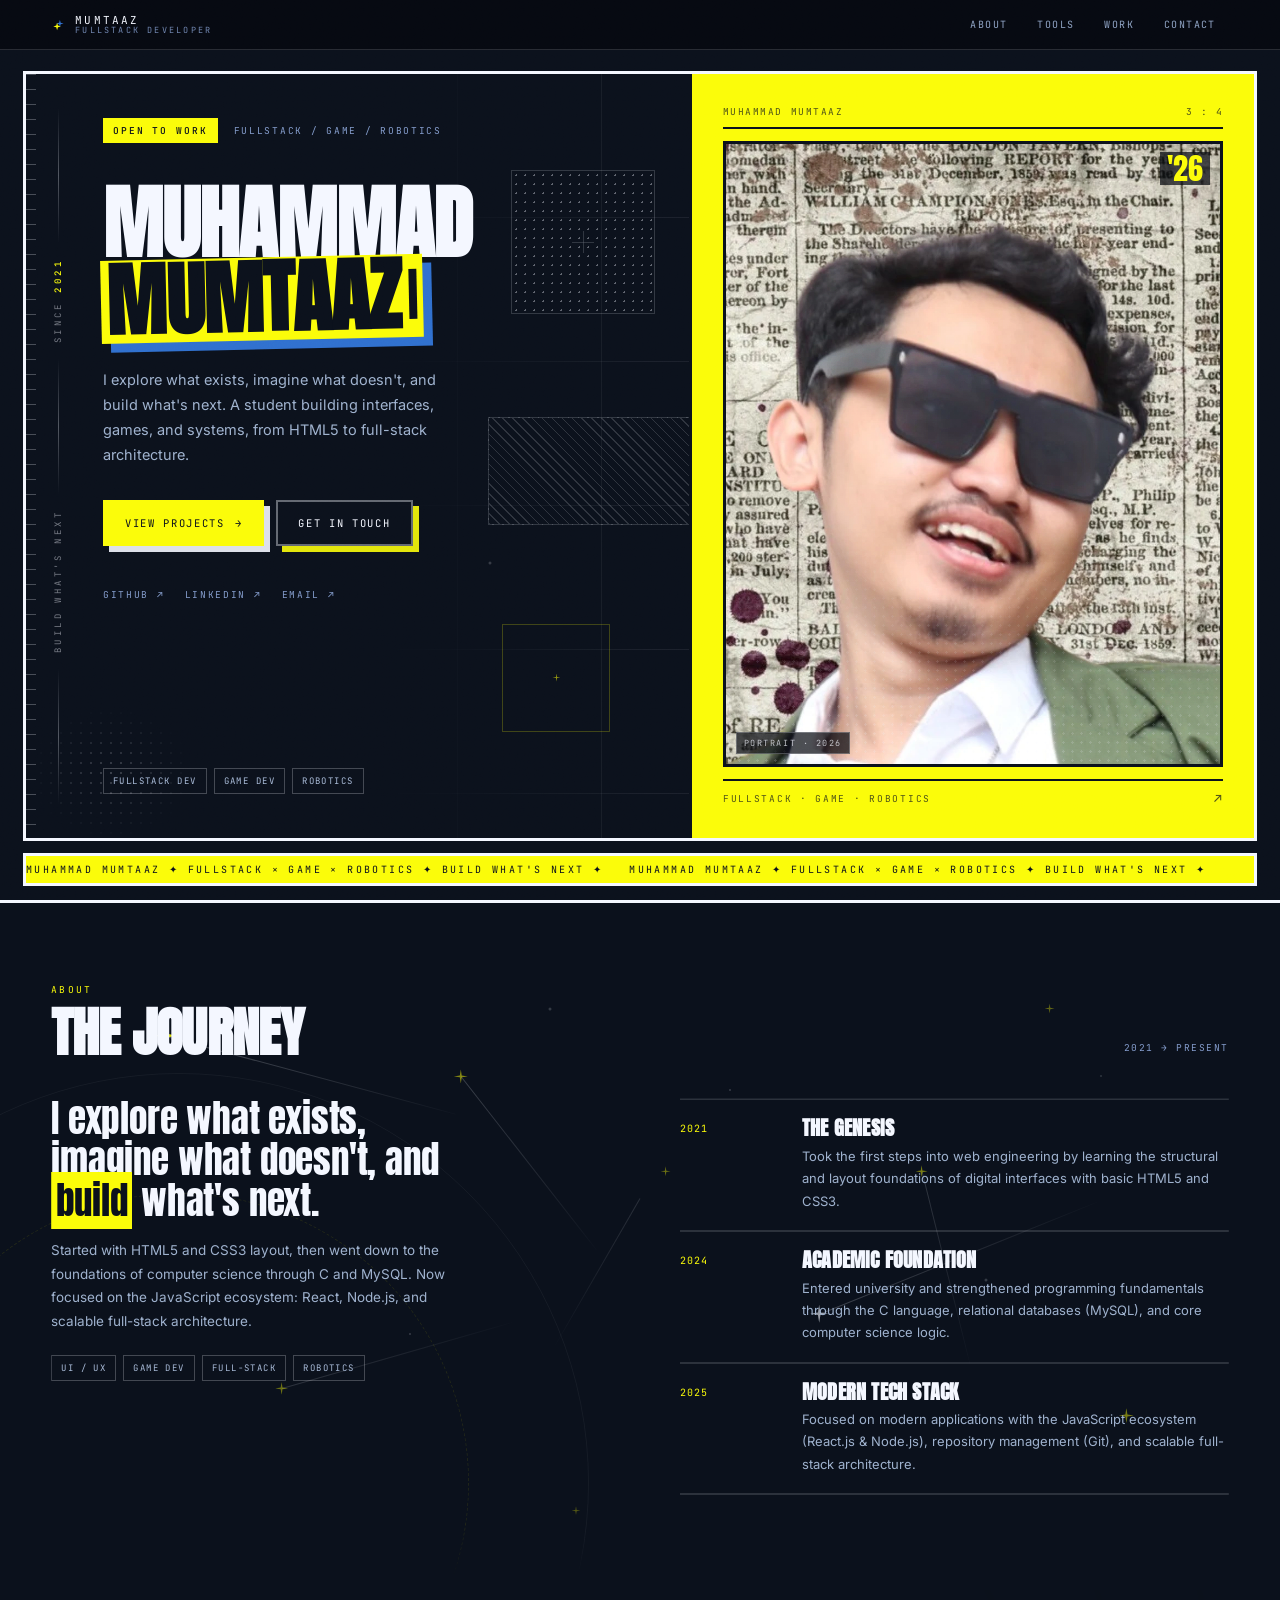
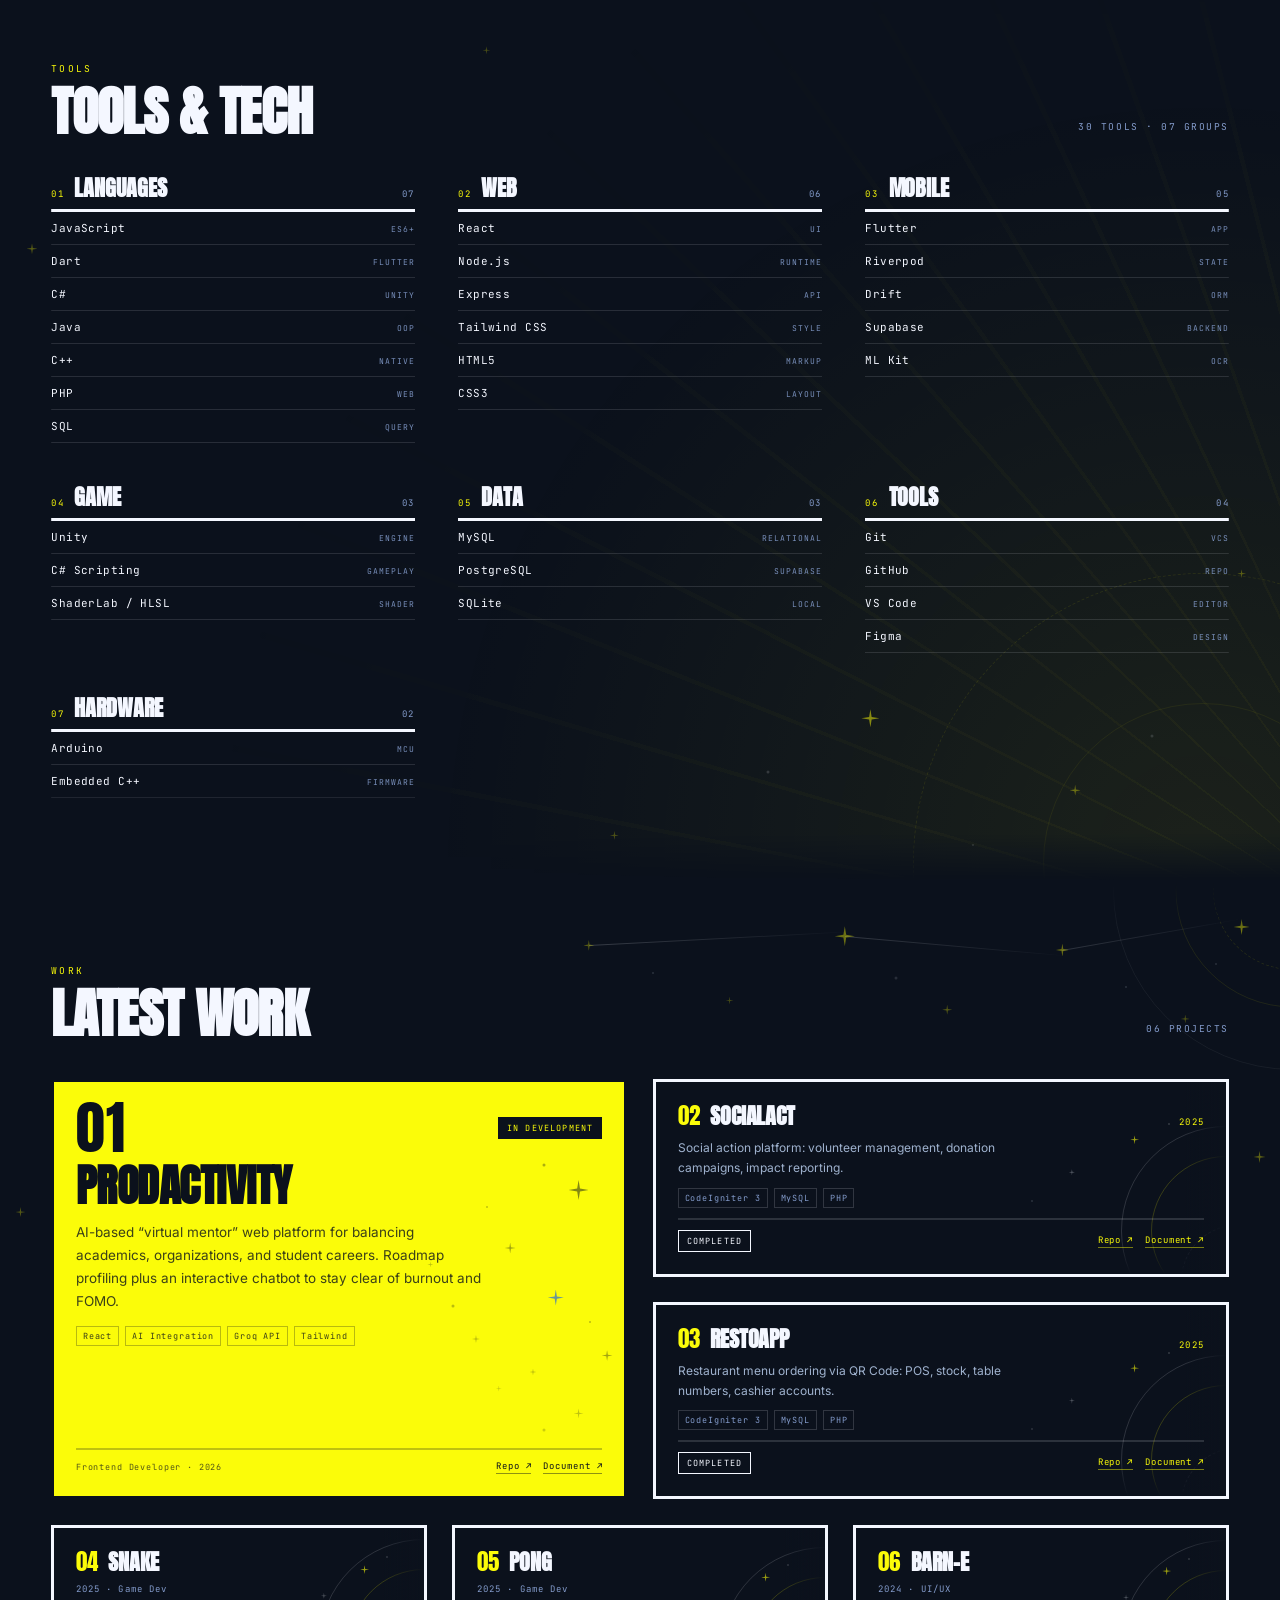
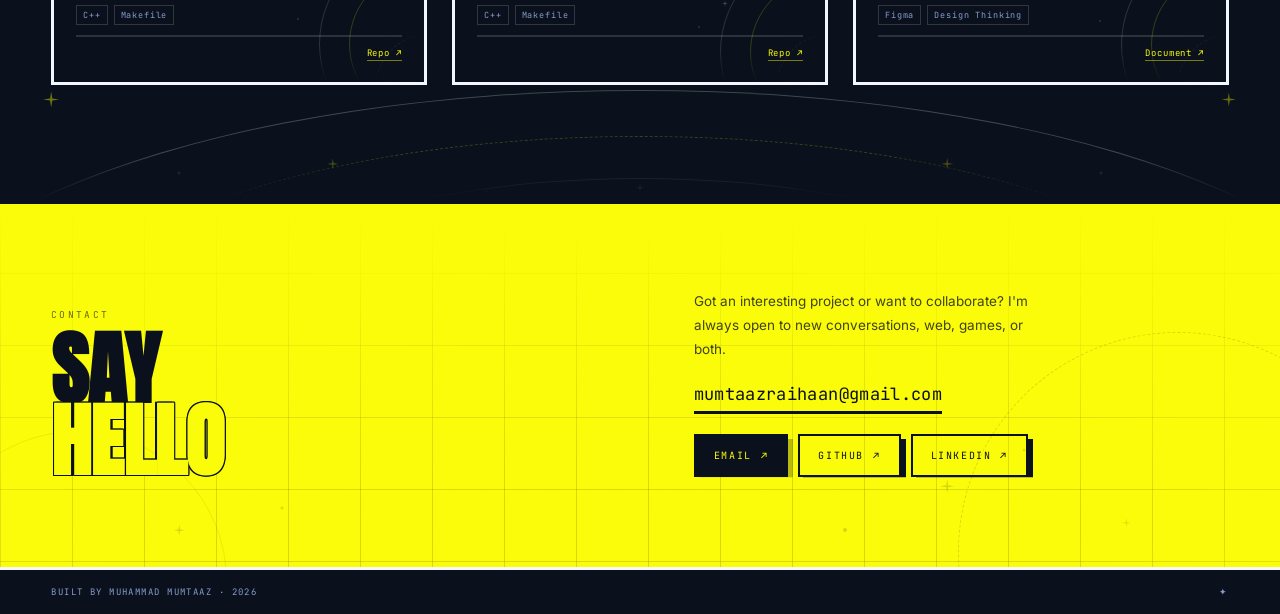
==== commit f0522fed: "Add Twin favicon, header star mark, and MUMTAAZ tab title" ====
--- a/index.html
+++ b/index.html
@@ -3,9 +3,11 @@
 <head>
 <meta charset="UTF-8" />
 <meta name="viewport" content="width=device-width, initial-scale=1.0" />
-<title>Muhammad Mumtaaz · Fullstack Developer</title>
+<title>MUMTAAZ</title>
 <meta name="description" content="Portofolio Muhammad Mumtaaz · Fullstack Developer, Game Developer, Robotics Enthusiast. I explore what exists, imagine what doesn't, and build what's next." />
 <meta name="theme-color" content="#0B111C" />
+<link rel="icon" href="favicon.svg" type="image/svg+xml" />
+<link rel="apple-touch-icon" href="apple-touch-icon.png" />
 <link rel="preconnect" href="https://fonts.googleapis.com" />
 <link rel="preconnect" href="https://fonts.gstatic.com" crossorigin />
 <link href="https://fonts.googleapis.com/css2?family=Anton&family=Instrument+Serif:ital@0;1&family=Inter:wght@300;400;500;600&family=JetBrains+Mono:wght@300;400;500&display=swap" rel="stylesheet" />
@@ -89,7 +91,10 @@
      ======================================================= -->
 <header class="switcher">
   <a class="sw-logo" href="#top">
-    <span class="sw-mark" aria-hidden="true">✦</span>
+    <svg class="sw-mark" viewBox="0 0 32 32" aria-hidden="true" focusable="false">
+      <path d="M19 6 L20.6 12.4 L27 14 L20.6 15.6 L19 22 L17.4 15.6 L11 14 L17.4 12.4 Z" fill="#3070CF" />
+      <path d="M13 12 L14.8 18.2 L21 20 L14.8 21.8 L13 28 L11.2 21.8 L5 20 L11.2 18.2 Z" fill="#FBFC09" />
+    </svg>
     <span>Mumtaaz<em>Fullstack Developer</em></span>
   </a>
 
--- a/styles.css
+++ b/styles.css
@@ -96,7 +96,7 @@
   text-transform: uppercase;
   line-height: 1.1;
 }
-.sw-mark { color: var(--lemon); font-size: 13px; animation: pulse 3.6s ease-in-out infinite; }
+.sw-mark { display: block; flex: none; width: 15px; height: 15px; color: var(--lemon); animation: pulse 3.6s ease-in-out infinite; }
 .sw-logo em {
   display: block;
   font-style: normal;
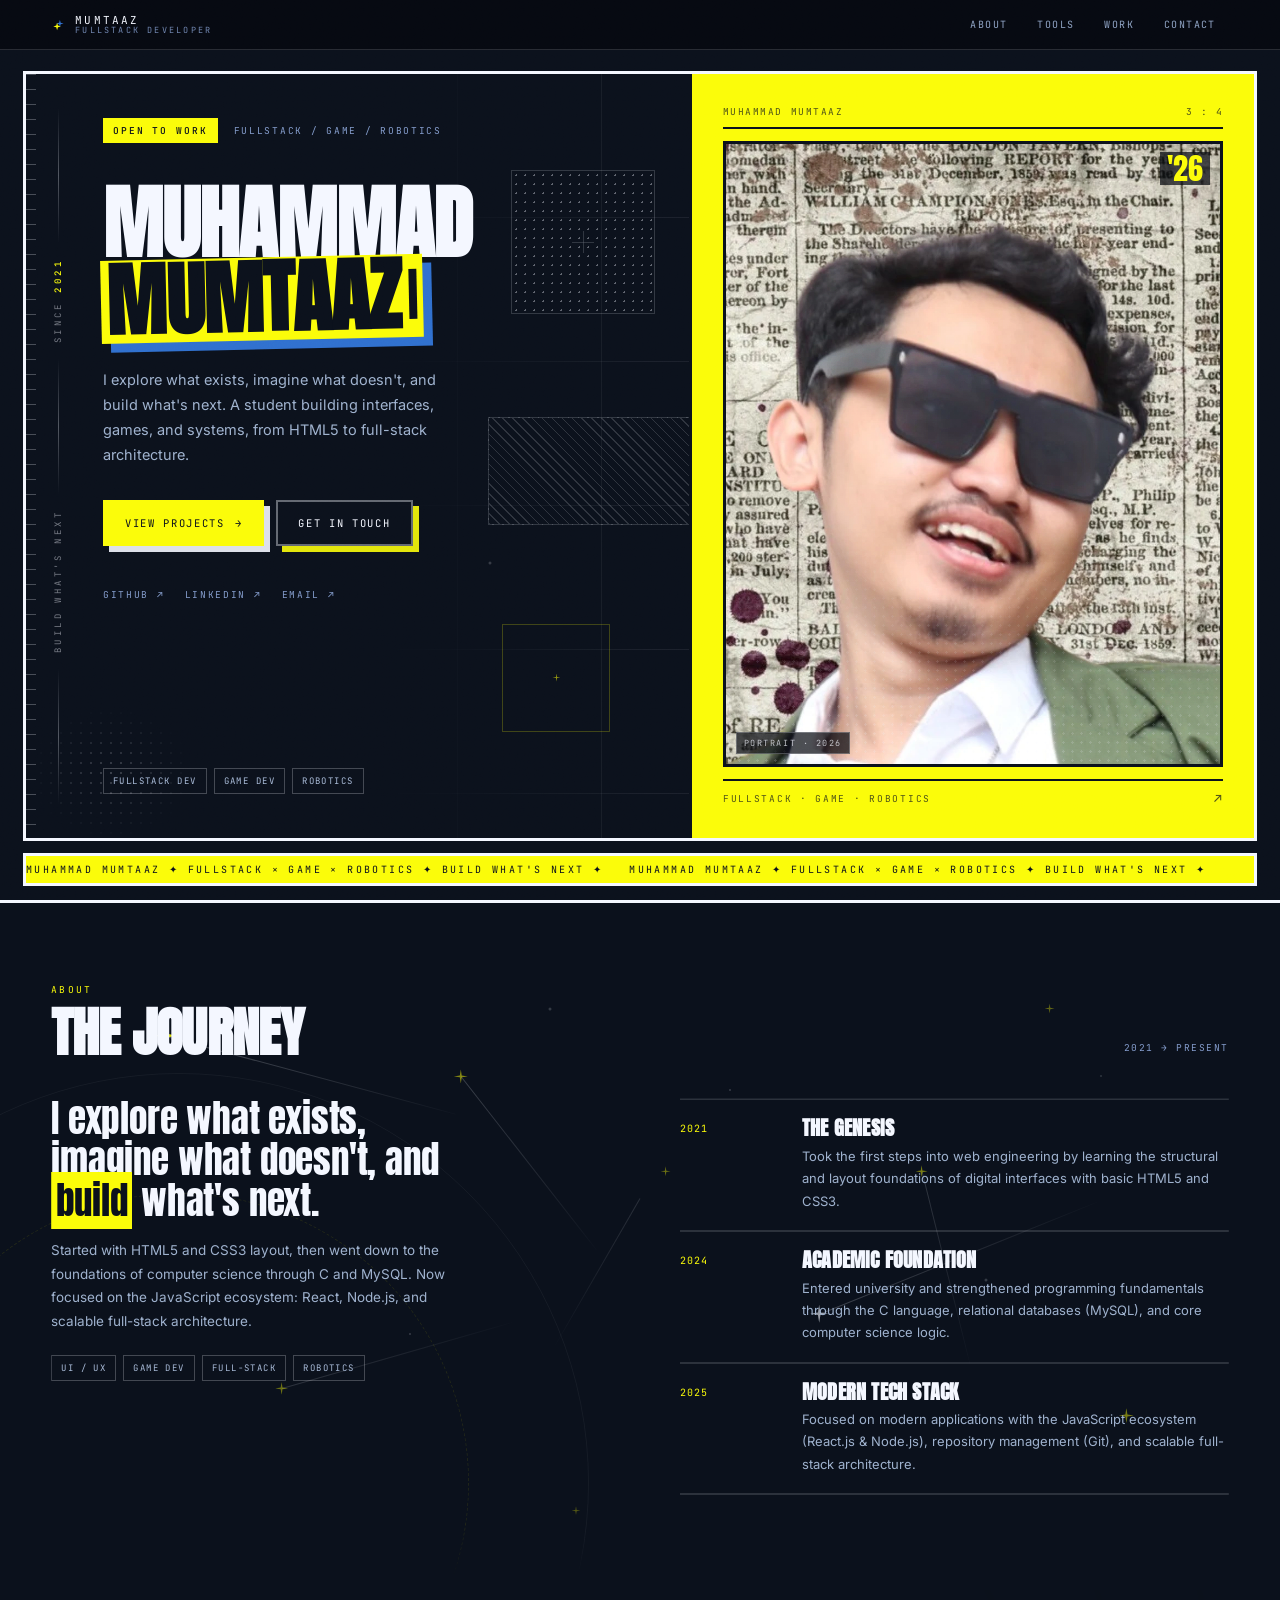
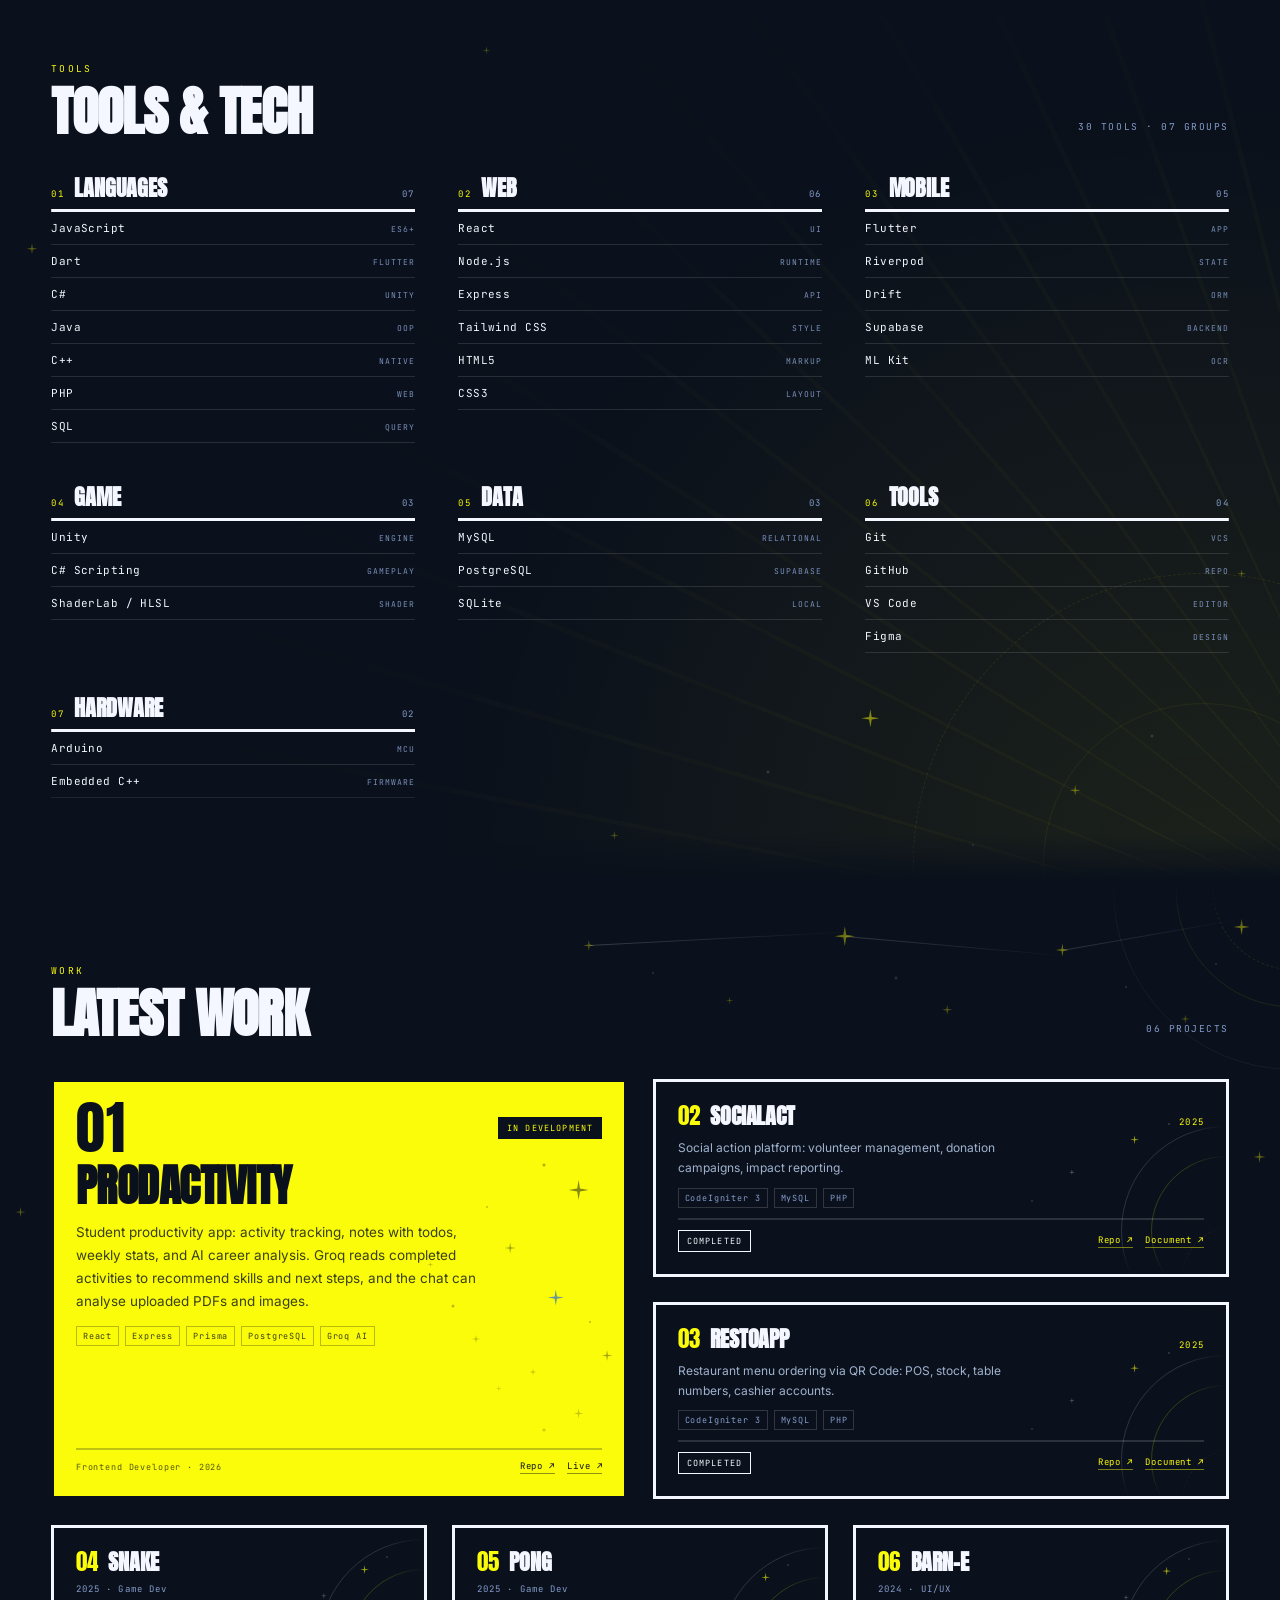
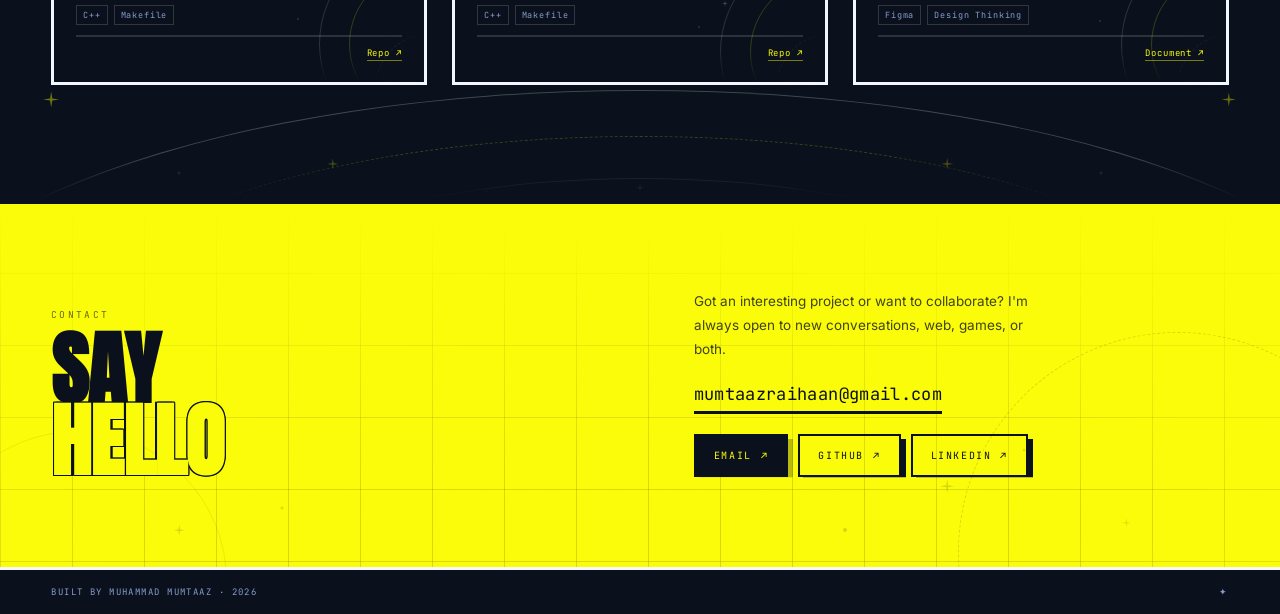
==== commit 469101c3: "Update ProdActivity card: features, stack, repo and live links" ====
--- a/index.html
+++ b/index.html
@@ -483,16 +483,17 @@
       </div>
       <h3 class="pv3-title pv3-title--big">ProdActivity</h3>
       <p class="pv3-desc">
-        AI-based “virtual mentor” web platform for balancing academics,
-        organizations, and student careers. Roadmap profiling plus an interactive
-        chatbot to stay clear of burnout and FOMO.
+        Student productivity app: activity tracking, notes with todos, weekly
+        stats, and AI career analysis. Groq reads completed activities to
+        recommend skills and next steps, and the chat can analyse uploaded
+        PDFs and images.
       </p>
-      <ul class="pv3-tags"><li>React</li><li>AI Integration</li><li>Groq API</li><li>Tailwind</li></ul>
+      <ul class="pv3-tags"><li>React</li><li>Express</li><li>Prisma</li><li>PostgreSQL</li><li>Groq AI</li></ul>
       <div class="pv3-foot">
         <span class="pv3-role">Frontend Developer · 2026</span>
         <div class="pv3-links">
-          <a href="https://github.com/Liaurentino/ProjectWebBersama" target="_blank" rel="noreferrer">Repo ↗</a>
-          <a href="https://drive.google.com/file/d/1fqWi2qxW5VIiTGtoKAhwTqE9DiI8mtpY/view" target="_blank" rel="noreferrer">Document ↗</a>
+          <a href="https://github.com/ProductiveActivity/ProdActivity" target="_blank" rel="noreferrer">Repo ↗</a>
+          <a href="https://project-web-bersama.vercel.app" target="_blank" rel="noreferrer">Live ↗</a>
         </div>
       </div>
     </article>
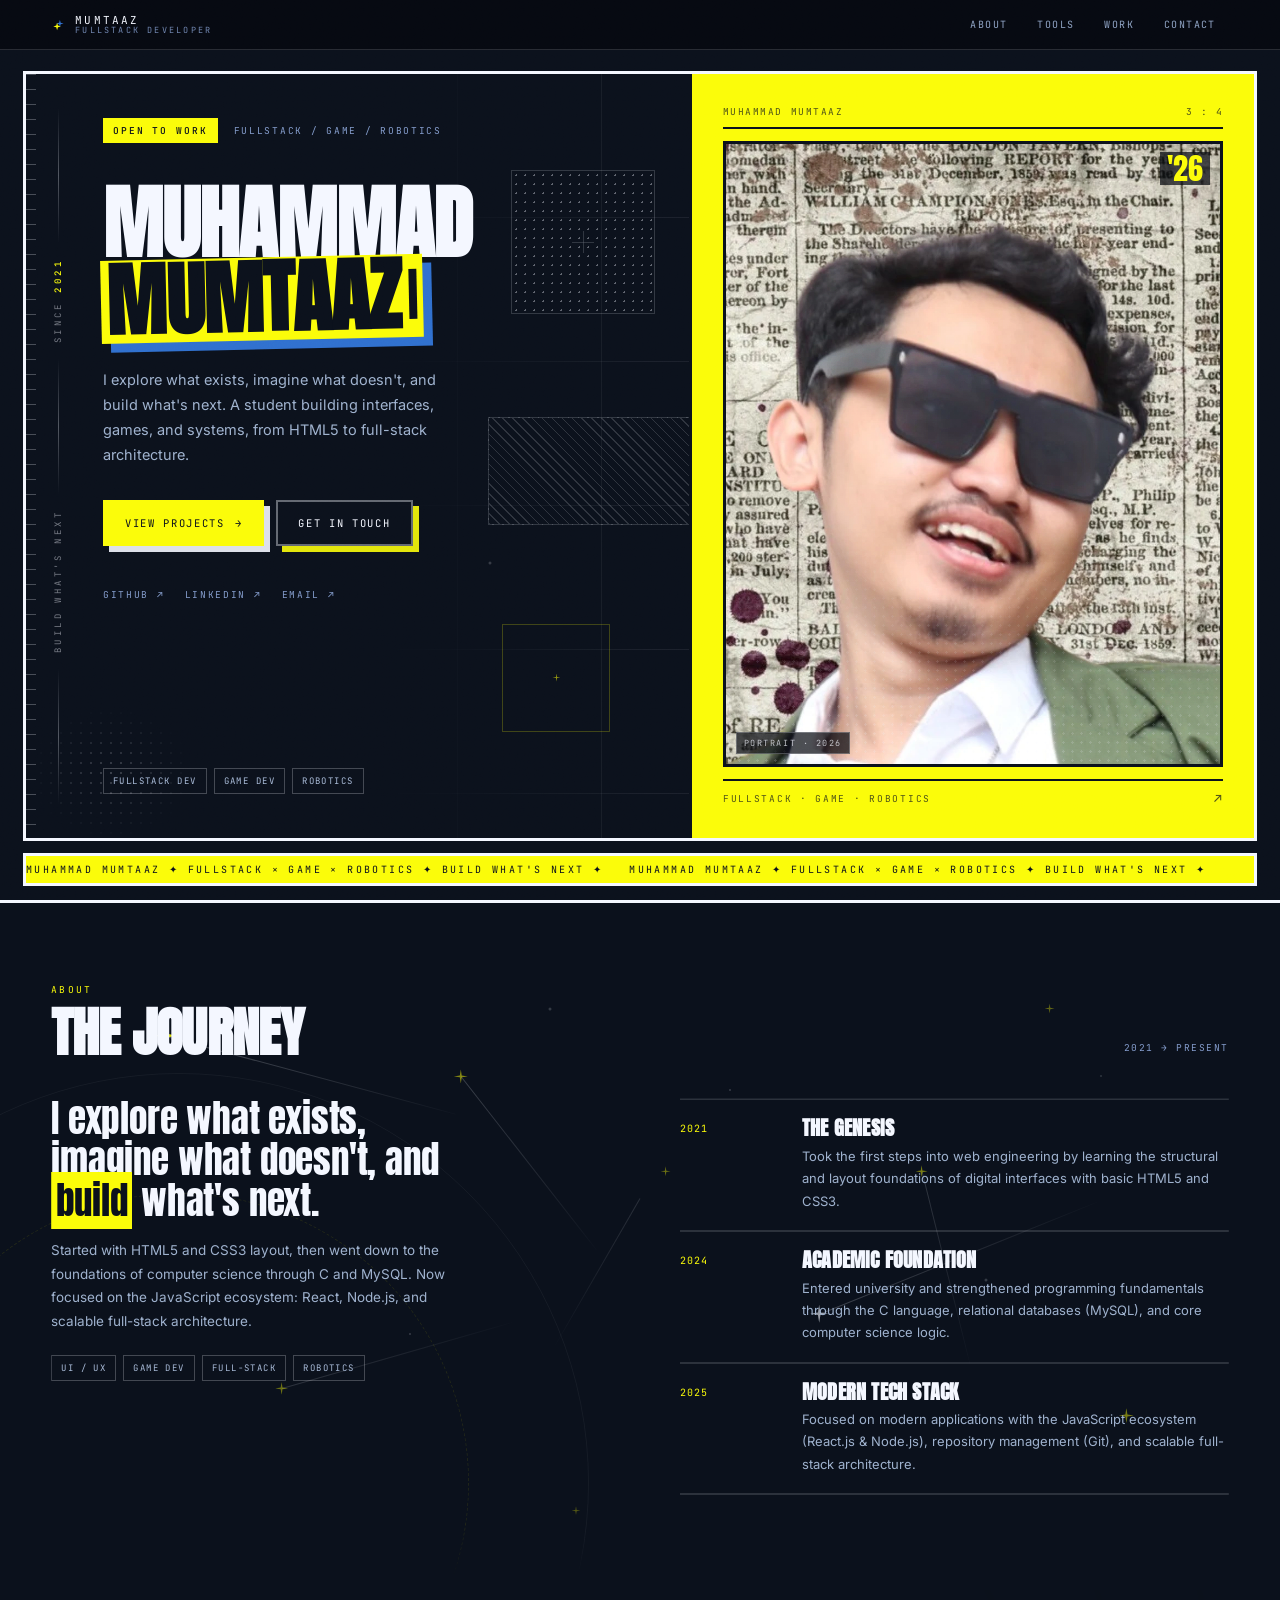
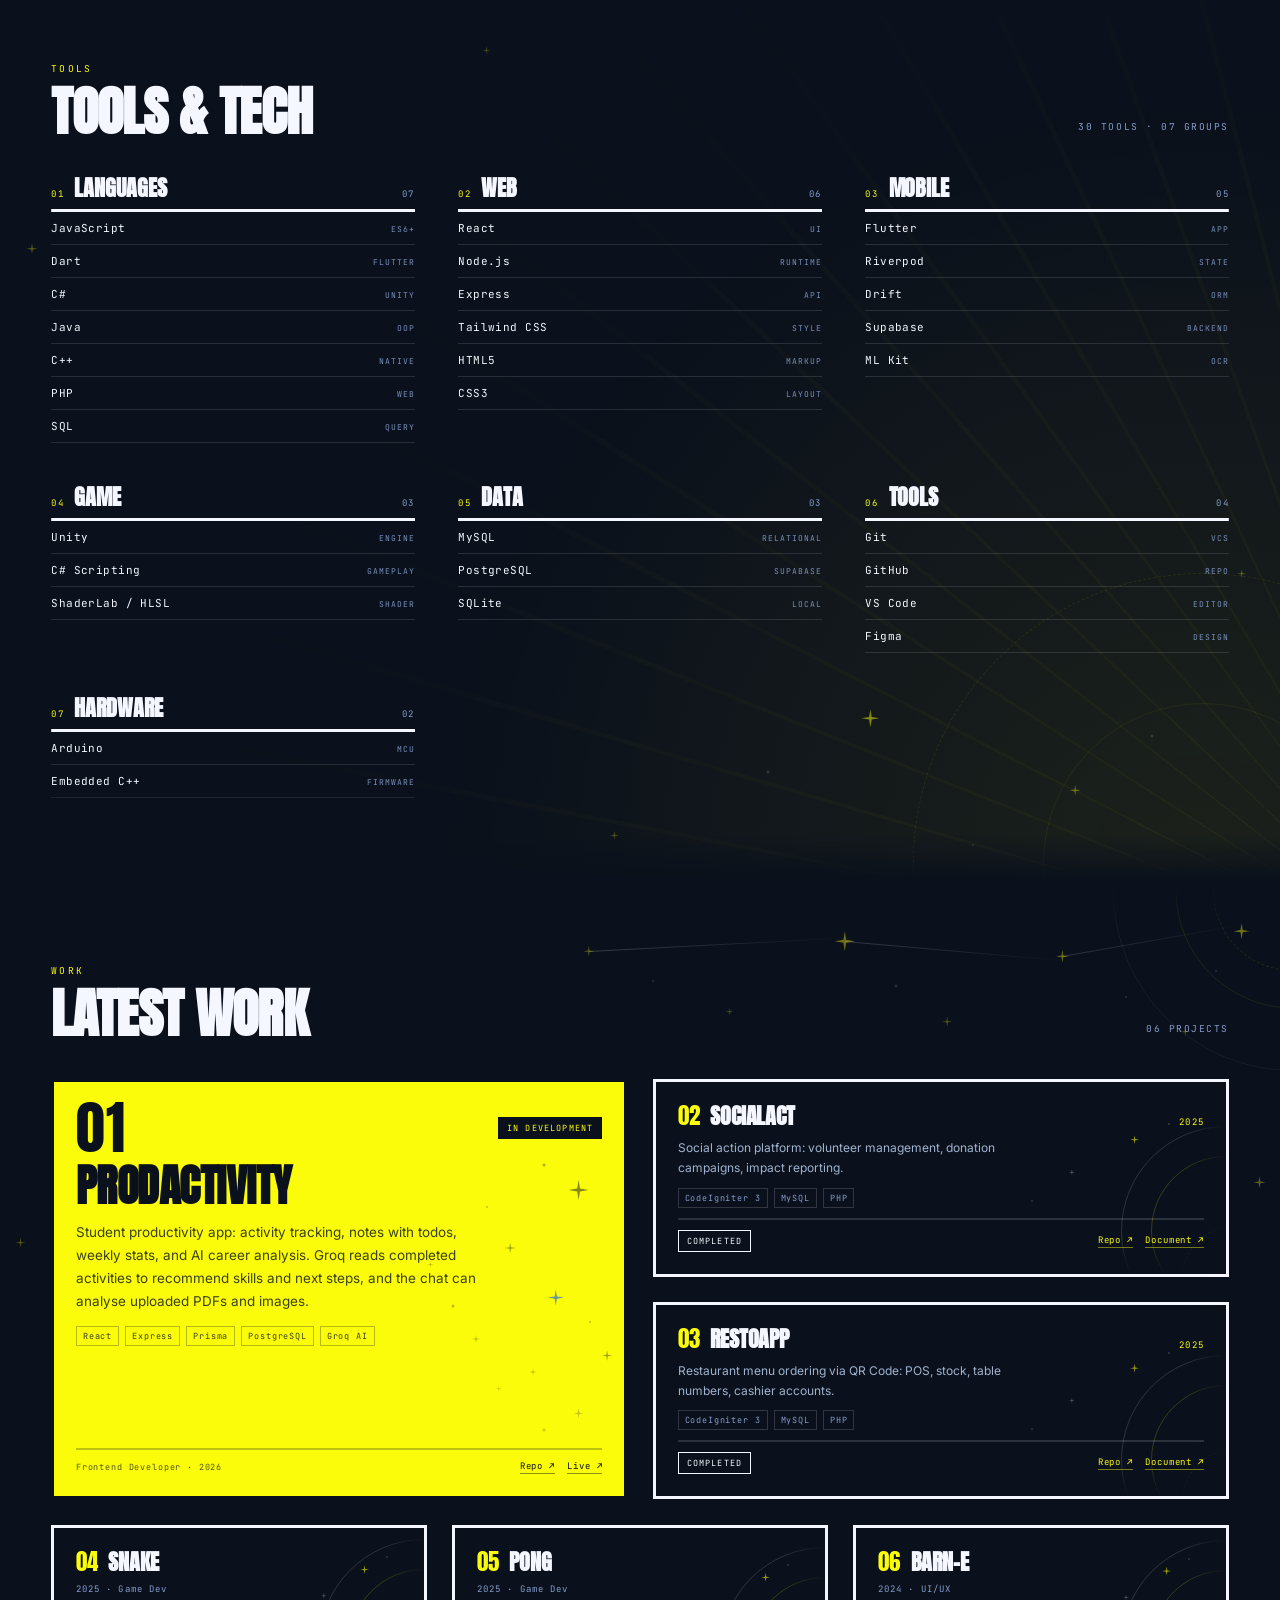
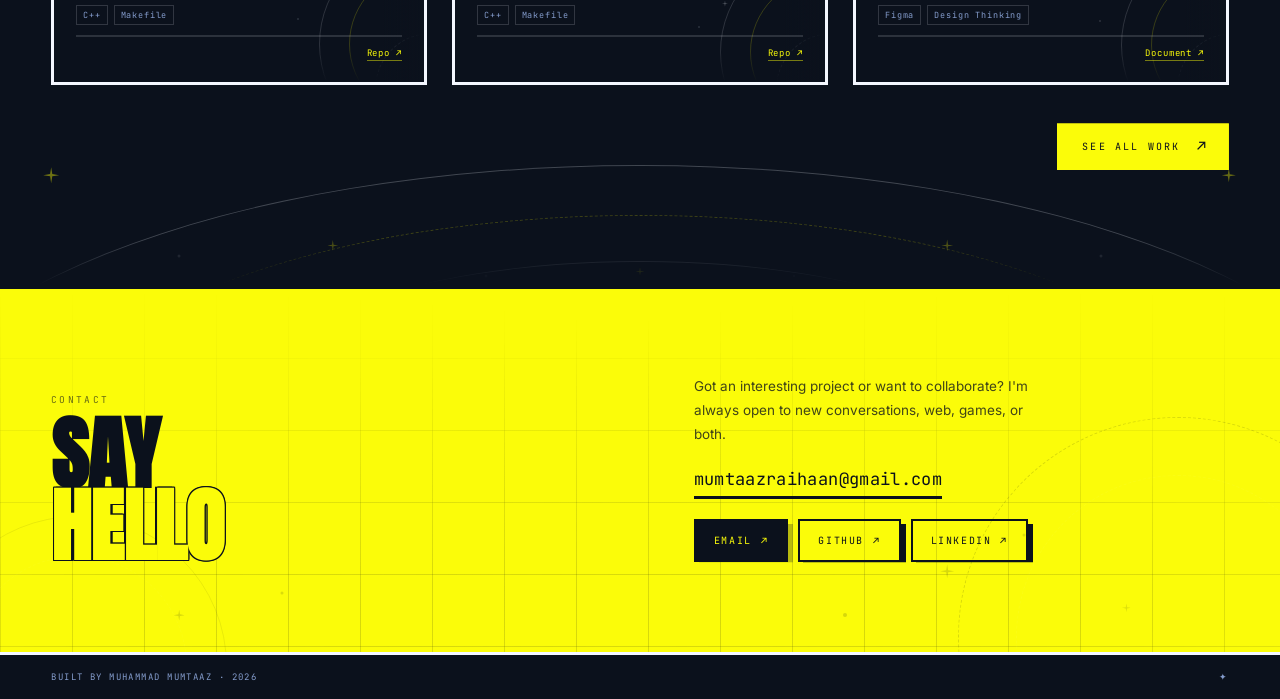
==== commit 18803ce8: "Work page: back link, project descriptions, remove photo dots" ====
--- a/index.html
+++ b/index.html
@@ -624,6 +624,13 @@
     </article>
 
   </div>
+
+  <div class="sec-more">
+    <a class="sec-more-btn" href="work.html">
+      <span>See all work</span>
+      <span class="sec-more-go" aria-hidden="true">↗</span>
+    </a>
+  </div>
 </section>
 
 <!-- =======================================================
--- a/styles.css
+++ b/styles.css
@@ -2826,3 +2826,45 @@
 .ld.is-static .ld__grid i { animation: none; }
 .ld.is-static .ld__mid { animation: none; opacity: 1; }
 .ld.is-static { opacity: 0; transition: opacity .3s ease; }
+
+/* =========================================================
+   CTA BAWAH SECTION PROYEK — menuju halaman all work
+   ========================================================= */
+.sec-more {
+  display: flex;
+  justify-content: flex-end;
+  margin-top: clamp(22px, 3vw, 38px);
+}
+.sec-more-btn {
+  display: inline-flex;
+  align-items: center;
+  gap: 16px;
+  padding: 15px 20px 15px 24px;
+  background: var(--lemon);
+  border: 1px solid var(--lemon);
+  color: var(--ink);
+  text-decoration: none;
+  font-family: var(--font-mono);
+  font-size: 10px;
+  letter-spacing: .22em;
+  text-transform: uppercase;
+  transition: background .25s, border-color .25s, color .25s;
+}
+.sec-more-btn:hover {
+  background: var(--paper);
+  border-color: var(--paper);
+}
+.sec-more-go {
+  font-size: 15px;
+  line-height: 1;
+  transition: transform .25s cubic-bezier(.16, 1, .3, 1);
+}
+.sec-more-btn:hover .sec-more-go { transform: translate(3px, -3px); }
+
+@media (max-width: 560px) {
+  .sec-more-btn {
+    width: 100%;
+    justify-content: space-between;
+    padding: 14px 16px 14px 18px;
+  }
+}
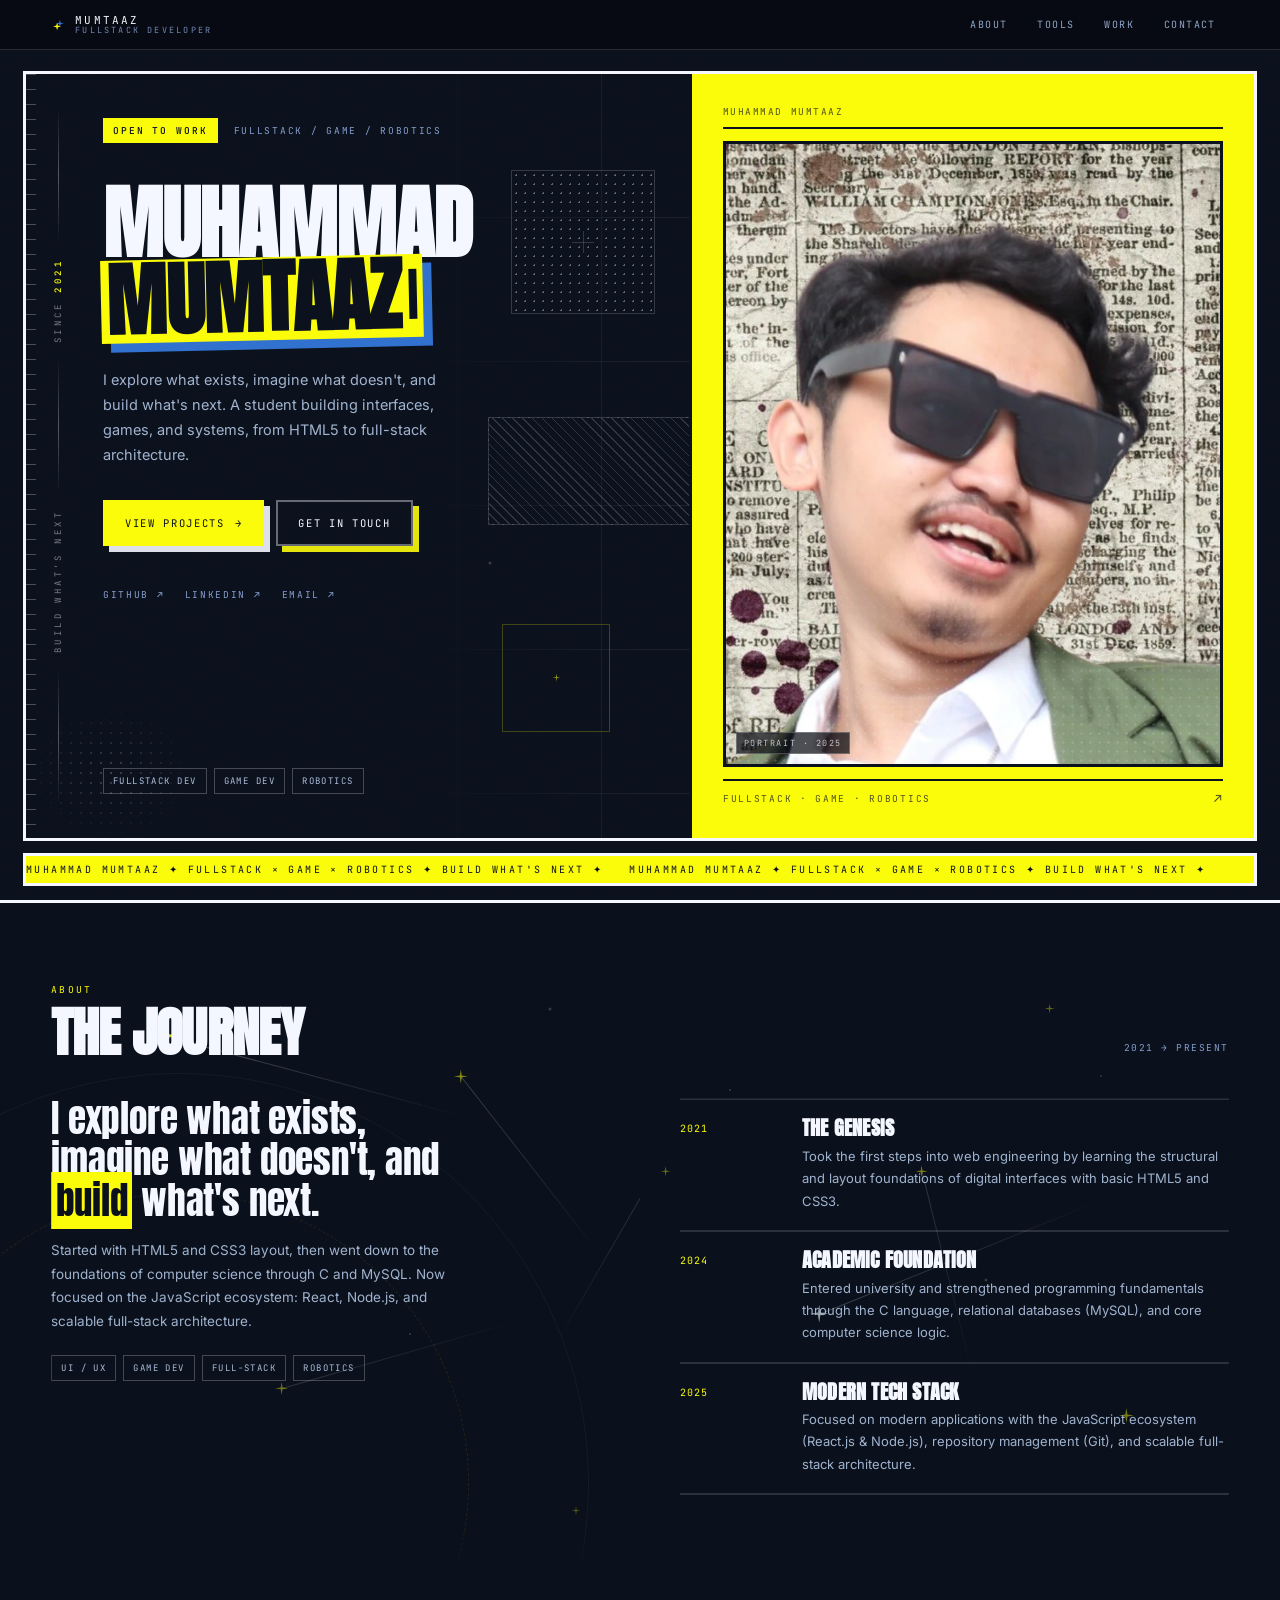
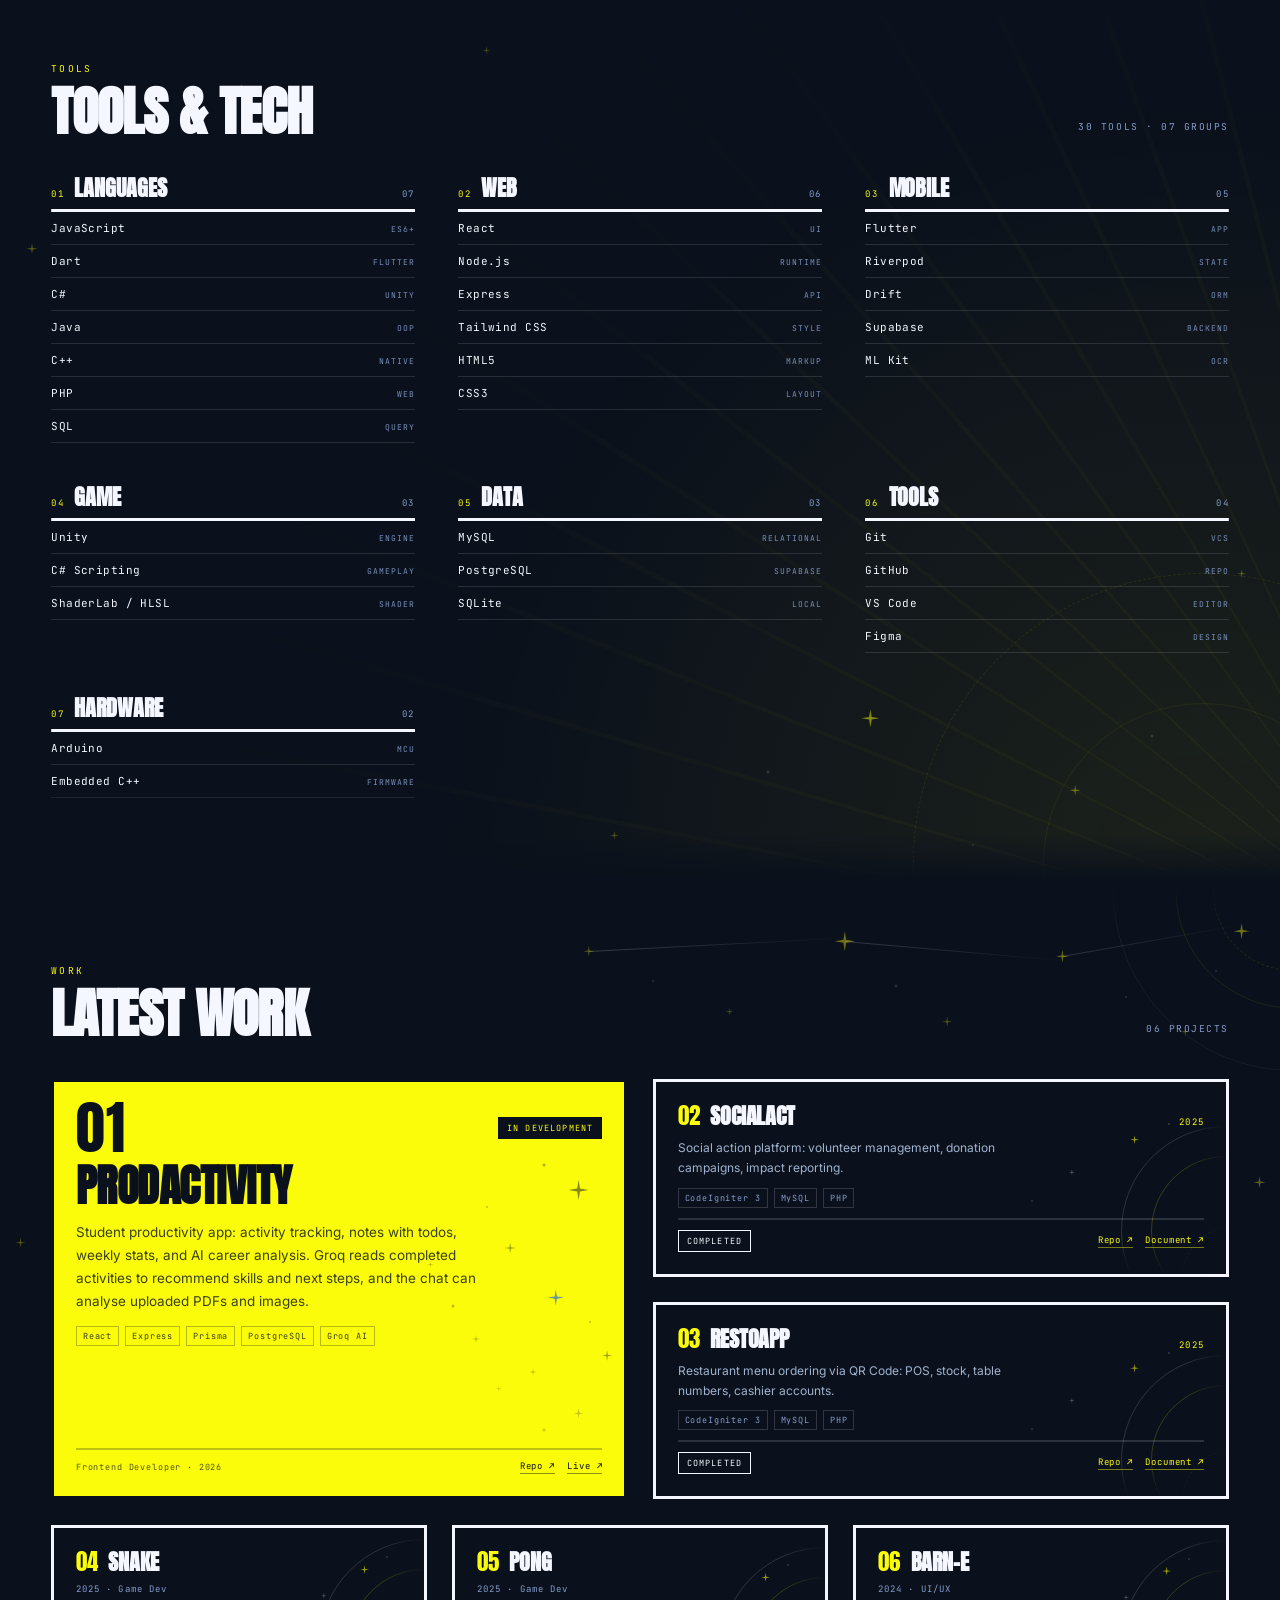
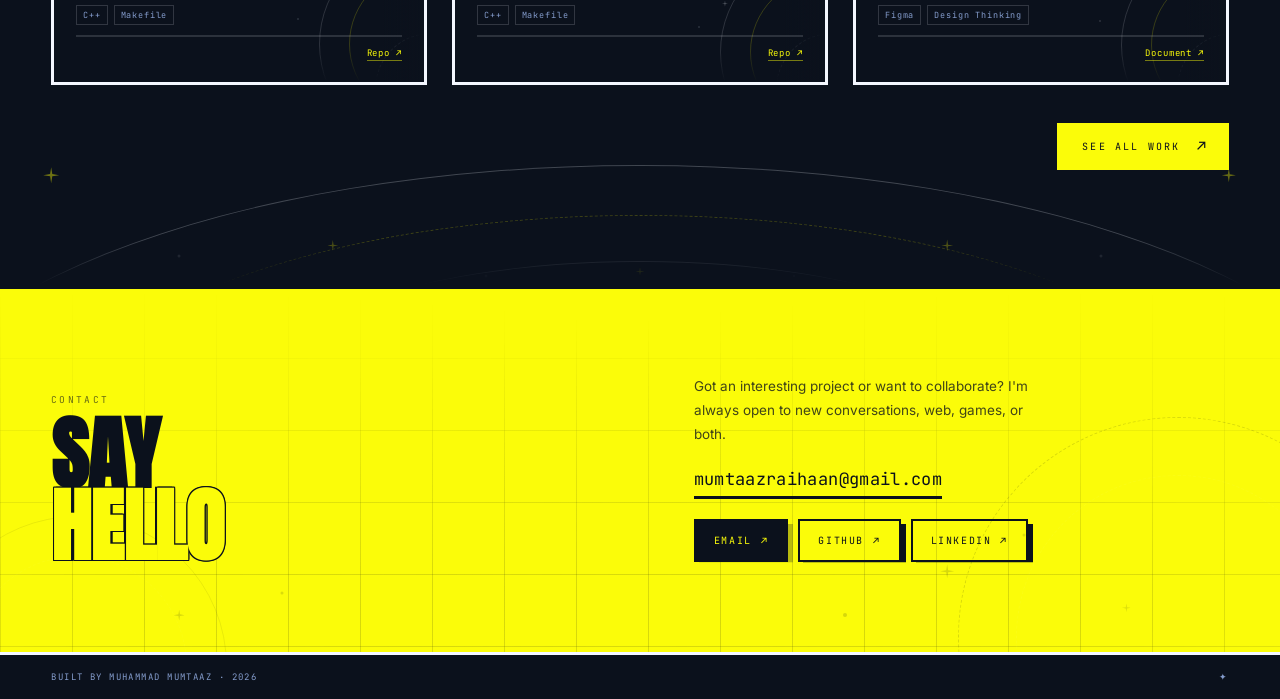
==== commit c6de2633: "RestoApp: real screenshots, drop old preview image" ====
--- a/index.html
+++ b/index.html
@@ -172,7 +172,6 @@
     <div class="b-col b-col-right">
       <div class="b-panel-head">
         <span>MUHAMMAD MUMTAAZ</span>
-        <span>3 : 4</span>
       </div>
 
       <div class="b-shot">
@@ -180,8 +179,7 @@
              alt="Muhammad Mumtaaz"
              width="900" height="1200"
              fetchpriority="high" decoding="async" />
-        <span class="b-shot-year" aria-hidden="true">'26</span>
-        <span class="b-shot-cap">PORTRAIT · 2026</span>
+        <span class="b-shot-cap">PORTRAIT · 2025</span>
       </div>
 
       <div class="b-panel-foot">
--- a/styles.css
+++ b/styles.css
@@ -870,19 +870,6 @@
   border: 1px solid rgba(244, 247, 255, .25);
   padding: 4px 7px;
 }
-.b-shot-year {
-  position: absolute;
-  right: 10px;
-  top: 8px;
-  font-family: var(--font-display);
-  font-size: 30px;
-  line-height: 1;
-  color: var(--lemon);
-  /* foto di belakang bisa terang: kasih plat ink supaya tahun tetap terbaca */
-  background: rgba(7, 10, 17, .72);
-  padding: 2px 7px 1px;
-}
-
 /* =========================================================
    VARIAN C · EDITORIAL GELAP
    ========================================================= */
@@ -2134,7 +2121,8 @@
 }
 /* scroll.css memberi clip-path inset(0) ke anak langsung section setelah reveal.
    clip itu memotong kartu yang digeser hover (tepi atas/kiri hilang). Beri ruang clip. */
-.pj-field[data-sa].is-in > .pv3-grid { clip-path: inset(-40px) !important; }
+.pj-field[data-sa].is-in > .pv3-grid,
+.pj-field[data-sa].is-in > .sec-more { clip-path: inset(-40px) !important; }
 .pv3-cell {
   position: relative;
   z-index: 1;
@@ -2848,11 +2836,16 @@
   font-size: 10px;
   letter-spacing: .22em;
   text-transform: uppercase;
-  transition: background .25s, border-color .25s, color .25s;
-}
+  transition: transform .18s ease, box-shadow .18s ease, background .25s, border-color .25s, color .25s;
+}
+/* hover sama seperti kartu bento: terangkat + bayangan blok paper */
 .sec-more-btn:hover {
-  background: var(--paper);
-  border-color: var(--paper);
+  transform: translate(-4px, -4px);
+  box-shadow: 8px 8px 0 0 var(--paper);
+}
+.sec-more-btn:active {
+  transform: translate(-2px, -2px);
+  box-shadow: 4px 4px 0 0 var(--paper);
 }
 .sec-more-go {
   font-size: 15px;
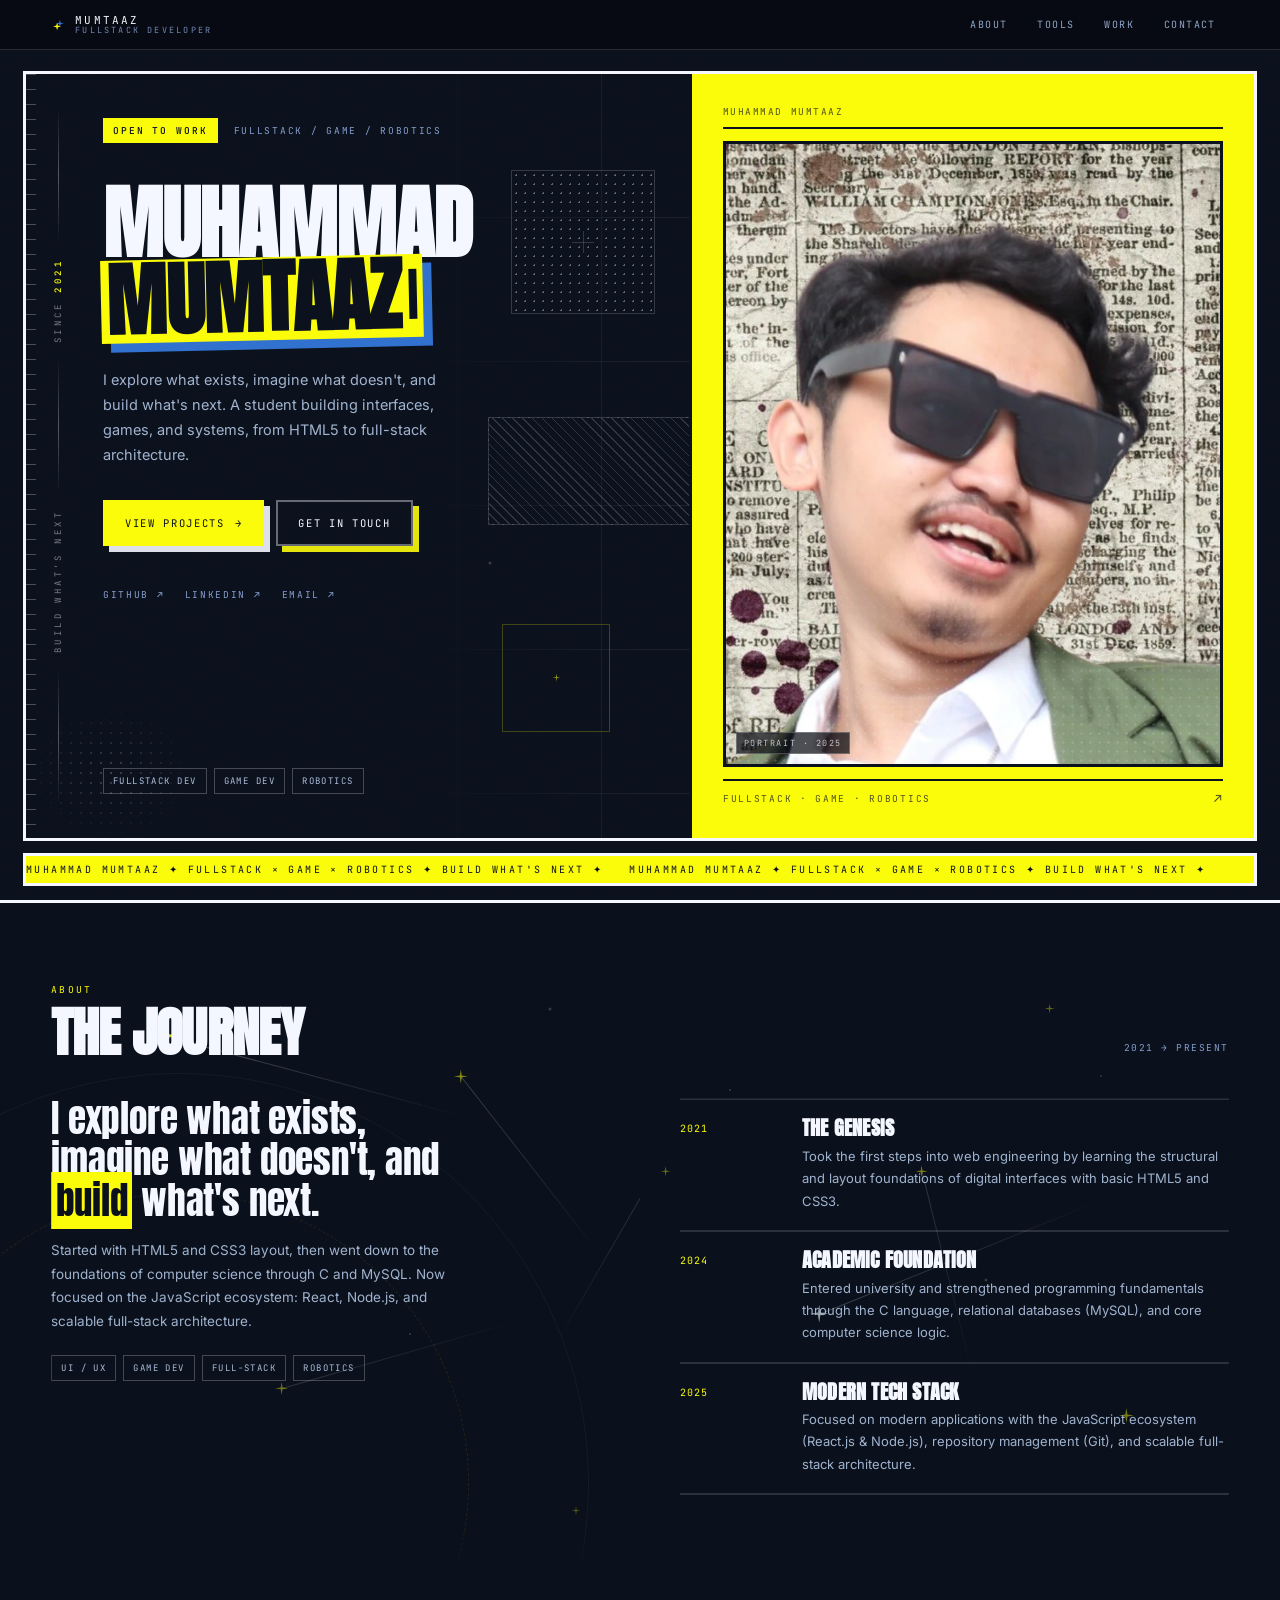
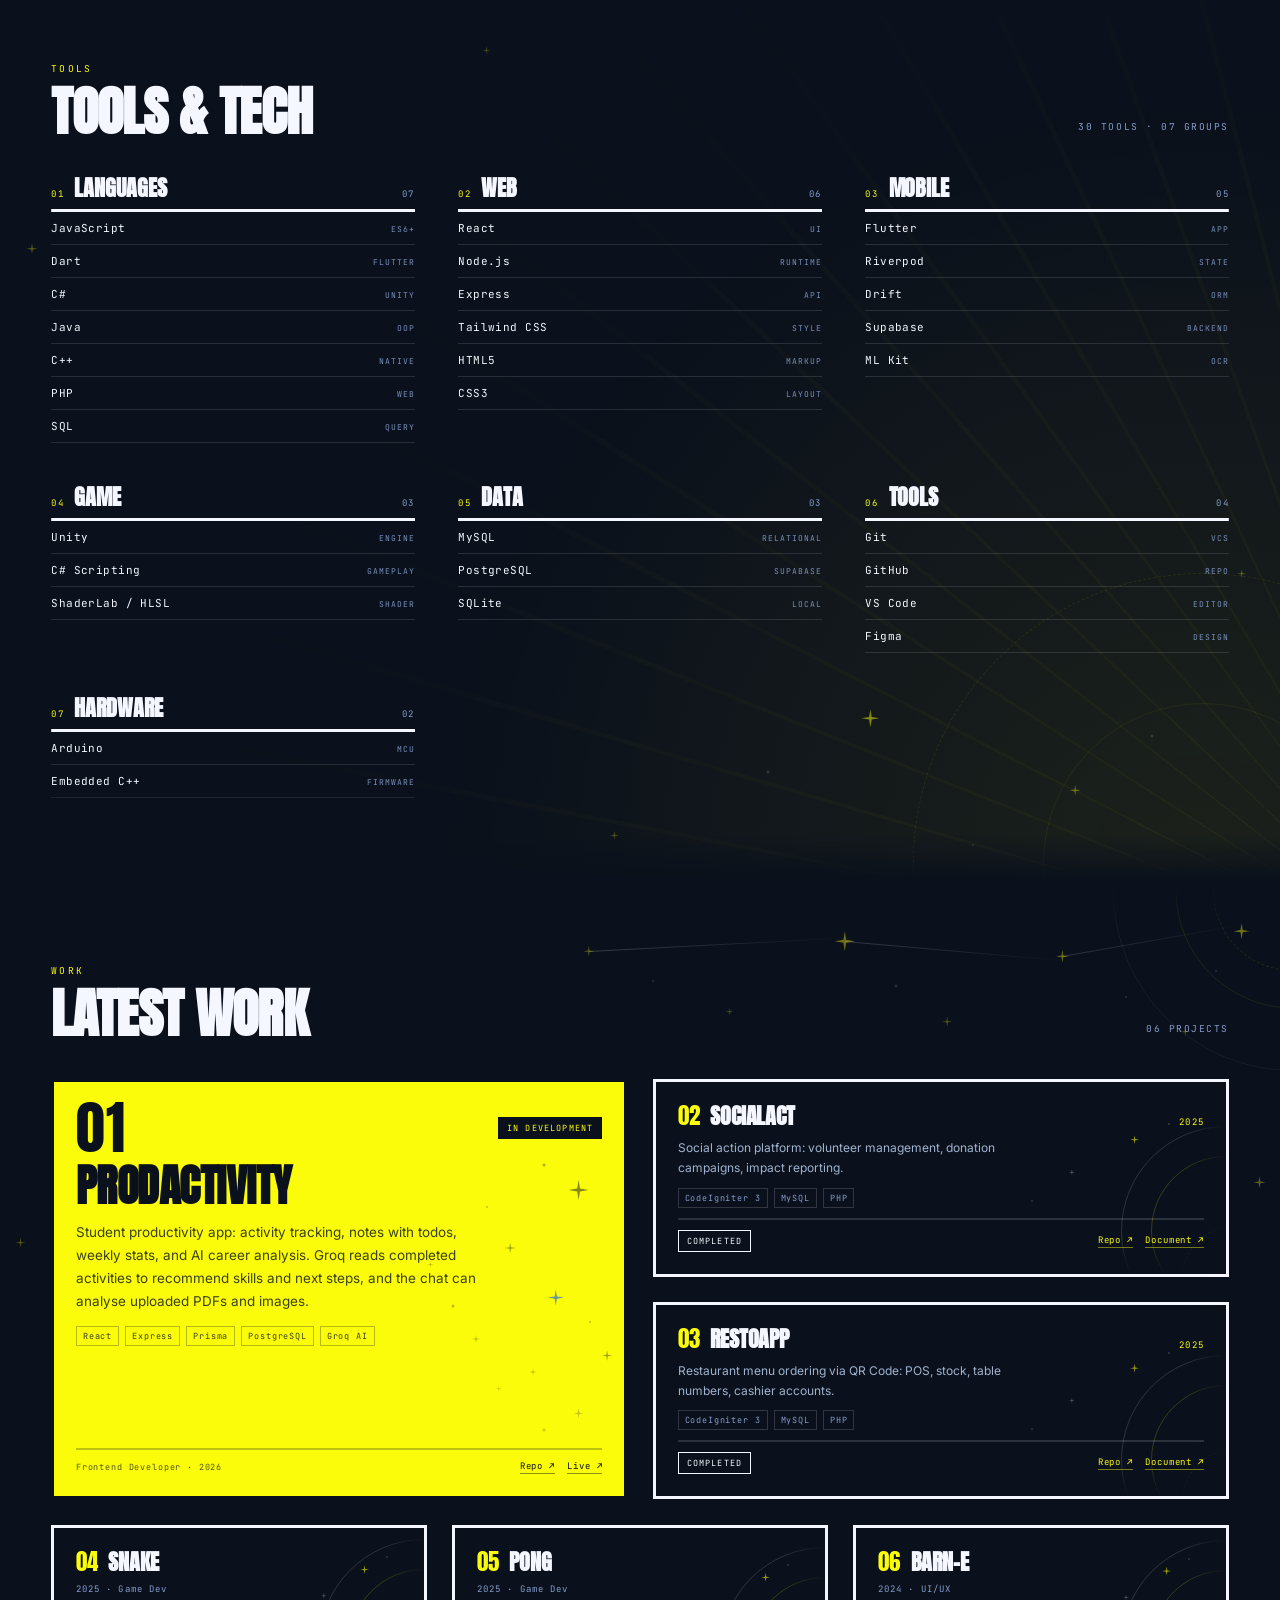
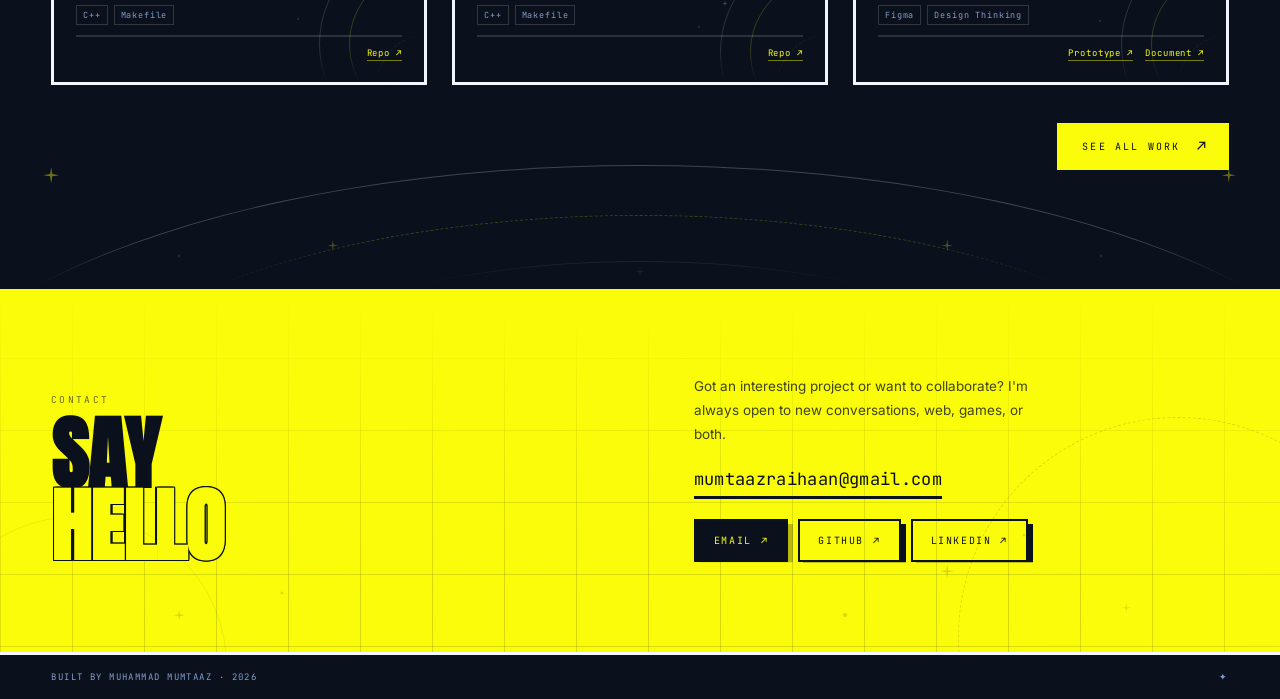
==== commit cc35d953: "Barn-E: add case study screenshots and prototype link - Add cover, research, IA, wireframe, UI, and " ====
--- a/index.html
+++ b/index.html
@@ -616,6 +616,7 @@
       <ul class="pv3-tags"><li>Figma</li><li>Design Thinking</li></ul>
       <div class="pv3-foot">
         <div class="pv3-links">
+          <a href="https://www.figma.com/proto/Pu7LM8RnHtDqDeF7YktIHU/Apk-BarnE?node-id=131-1595&starting-point-node-id=131%3A1595" target="_blank" rel="noreferrer">Prototype ↗</a>
           <a href="https://drive.google.com/file/d/17-eMZJQ6C2b9_94BUbUz9_P3hgrNrgQs/view" target="_blank" rel="noreferrer">Document ↗</a>
         </div>
       </div>
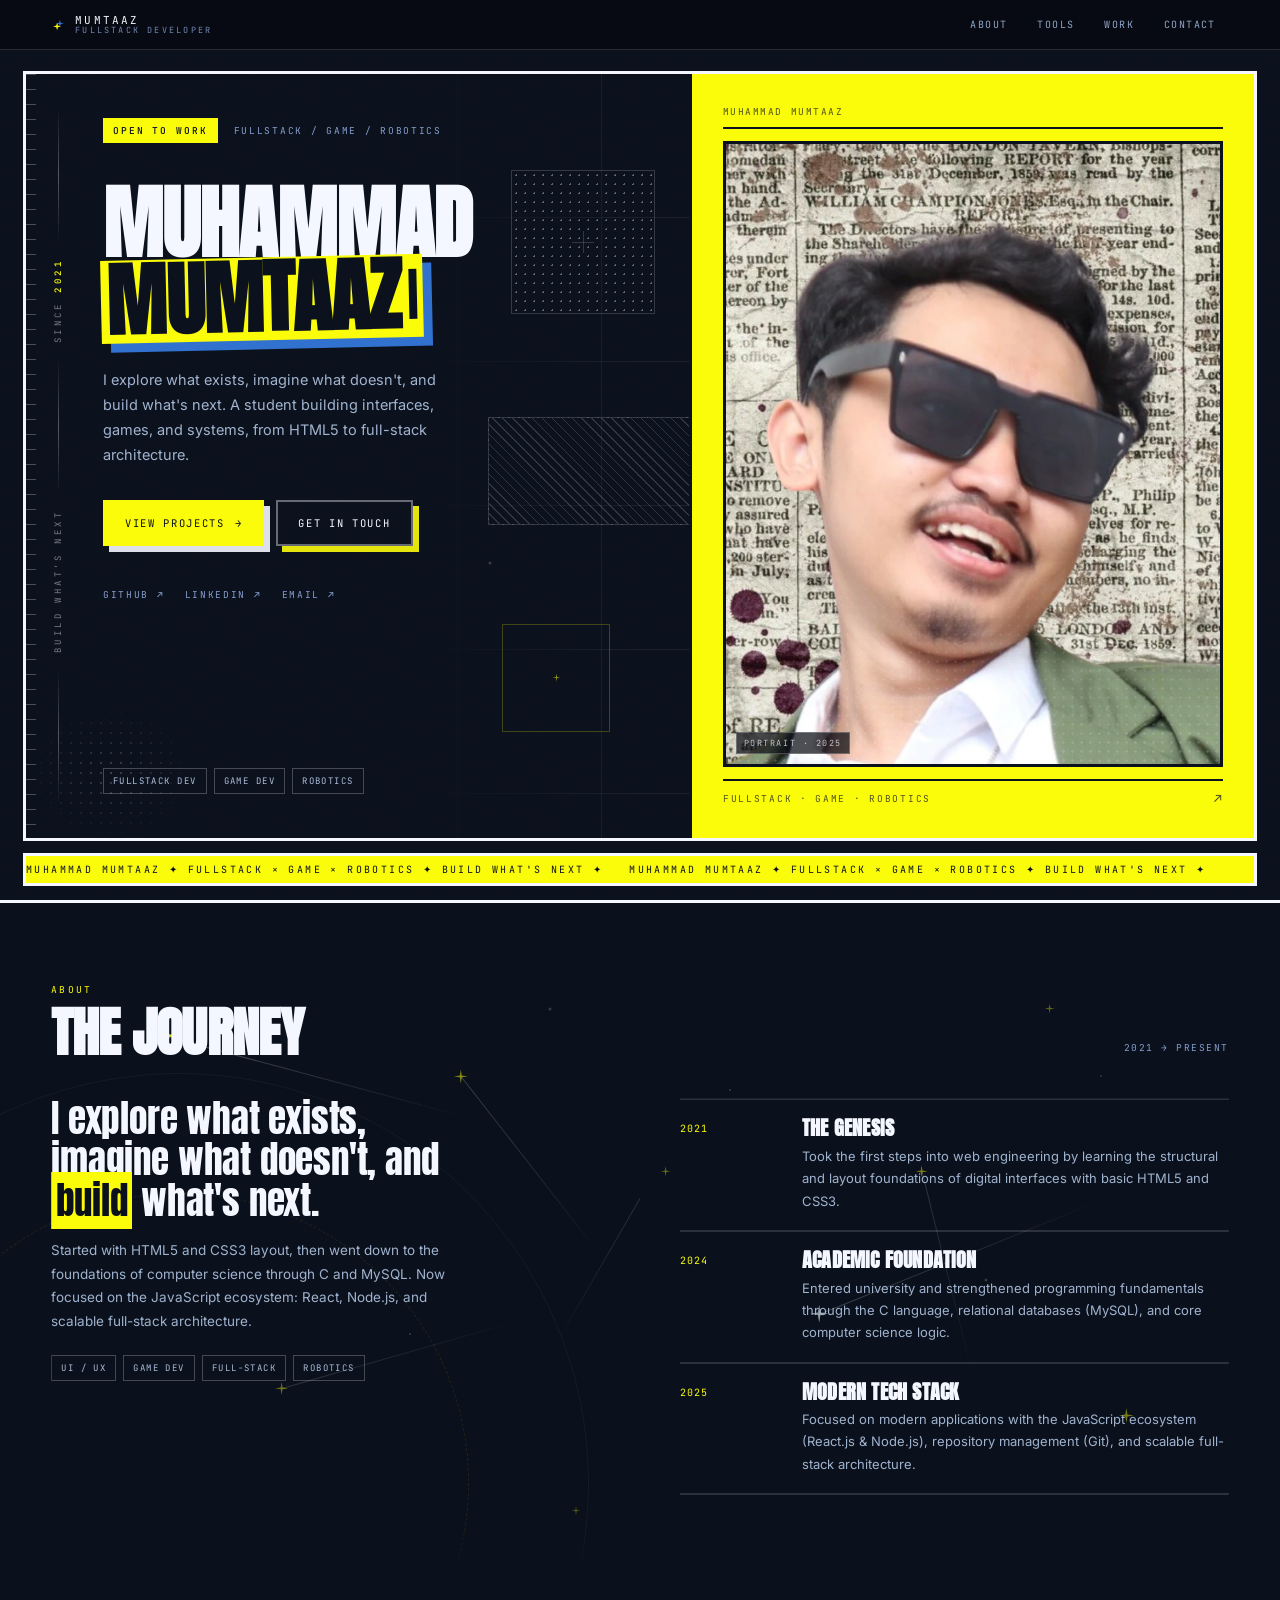
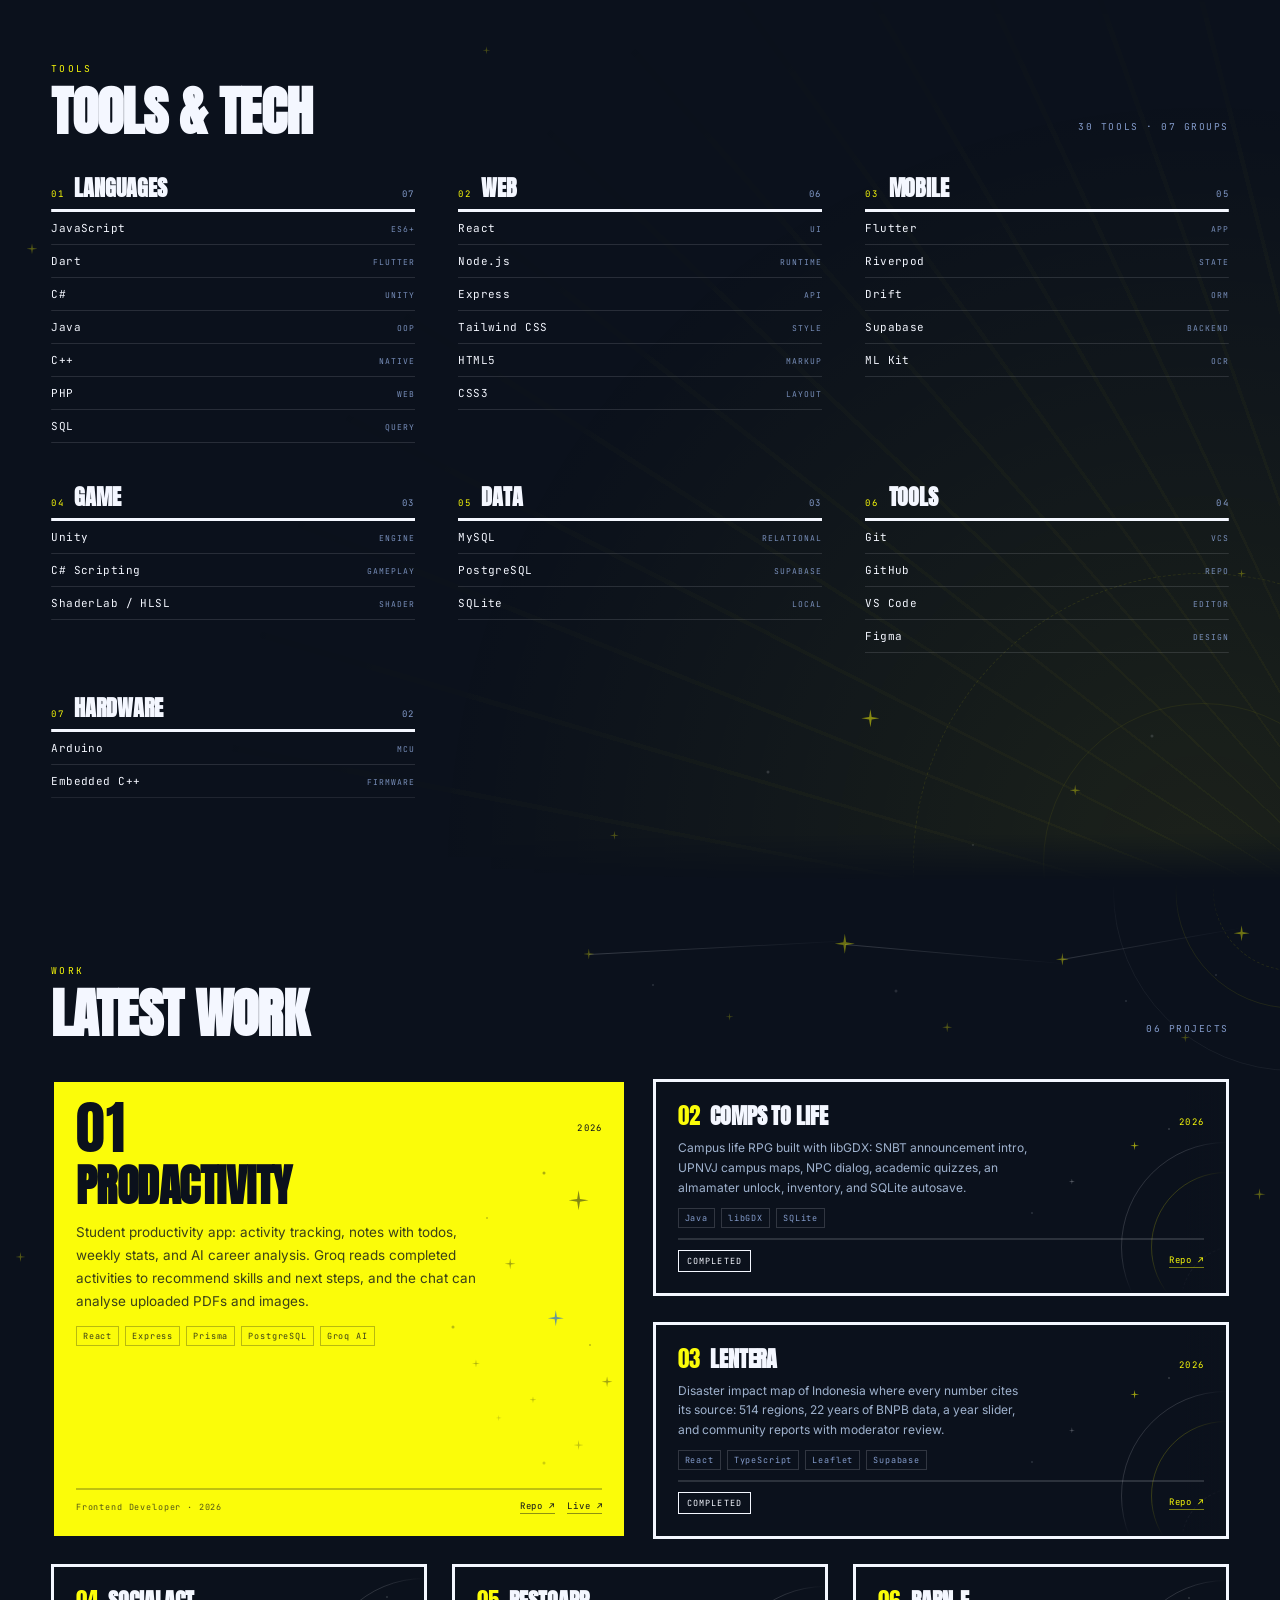
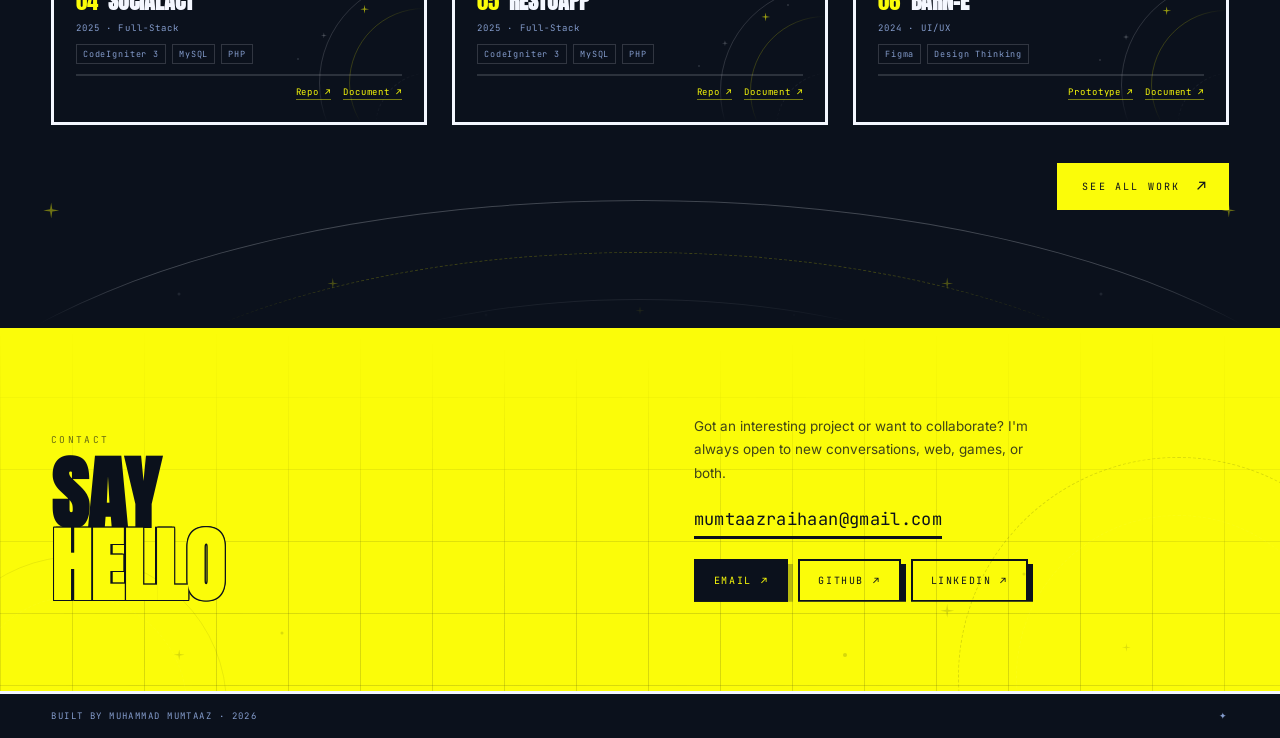
==== commit 1acb6d2f: "Bento: feature COMPS to Life and Lentera, year instead of In Development" ====
--- a/index.html
+++ b/index.html
@@ -477,7 +477,7 @@
       </div>
       <div class="pv3-hero-top">
         <span class="pv3-num pv3-num--big">01</span>
-        <span class="badge badge--dev">In Development</span>
+        <span class="pv3-year">2026</span>
       </div>
       <h3 class="pv3-title pv3-title--big">ProdActivity</h3>
       <p class="pv3-desc">
@@ -508,18 +508,17 @@
       </div>
       <div class="pv3-row">
         <span class="pv3-num">02</span>
-        <h3 class="pv3-title">SocialAct</h3>
-        <span class="pv3-year">2025</span>
+        <h3 class="pv3-title">COMPS to Life</h3>
+        <span class="pv3-year">2026</span>
       </div>
       <p class="pv3-desc pv3-desc--sm">
-        Social action platform: volunteer management, donation campaigns, impact reporting.
+        Campus life RPG built with libGDX: SNBT announcement intro, UPNVJ campus maps, NPC dialog, academic quizzes, an almamater unlock, inventory, and SQLite autosave.
       </p>
-      <ul class="pv3-tags"><li>CodeIgniter 3</li><li>MySQL</li><li>PHP</li></ul>
+      <ul class="pv3-tags"><li>Java</li><li>libGDX</li><li>SQLite</li></ul>
       <div class="pv3-foot">
         <span class="badge">Completed</span>
         <div class="pv3-links">
-          <a href="https://github.com/mfaatihyusron/socialact" target="_blank" rel="noreferrer">Repo ↗</a>
-          <a href="https://drive.google.com/file/d/1mlVLPcdQsDg9bWOSuAPvfsQ5b9rIk16E/view" target="_blank" rel="noreferrer">Document ↗</a>
+          <a href="https://github.com/tazzz-dev/COMPS-to-Life" target="_blank" rel="noreferrer">Repo ↗</a>
         </div>
       </div>
     </article>
@@ -536,18 +535,17 @@
       </div>
       <div class="pv3-row">
         <span class="pv3-num">03</span>
-        <h3 class="pv3-title">RestoApp</h3>
-        <span class="pv3-year">2025</span>
+        <h3 class="pv3-title">Lentera</h3>
+        <span class="pv3-year">2026</span>
       </div>
       <p class="pv3-desc pv3-desc--sm">
-        Restaurant menu ordering via QR Code: POS, stock, table numbers, cashier accounts.
+        Disaster impact map of Indonesia where every number cites its source: 514 regions, 22 years of BNPB data, a year slider, and community reports with moderator review.
       </p>
-      <ul class="pv3-tags"><li>CodeIgniter 3</li><li>MySQL</li><li>PHP</li></ul>
+      <ul class="pv3-tags"><li>React</li><li>TypeScript</li><li>Leaflet</li><li>Supabase</li></ul>
       <div class="pv3-foot">
         <span class="badge">Completed</span>
         <div class="pv3-links">
-          <a href="https://github.com/tazzz-dev/resto-app" target="_blank" rel="noreferrer">Repo ↗</a>
-          <a href="https://drive.google.com/file/d/1llr6OYW9KATH3qa5okMk4BIHrS4VumBy/view" target="_blank" rel="noreferrer">Document ↗</a>
+          <a href="https://github.com/rzayyanr/lentera" target="_blank" rel="noreferrer">Repo ↗</a>
         </div>
       </div>
     </article>
@@ -564,13 +562,14 @@
       </div>
       <div class="pv3-row">
         <span class="pv3-num">04</span>
-        <h3 class="pv3-title">Snake</h3>
-      </div>
-      <p class="pv3-year pv3-year--block">2025 · Game Dev</p>
-      <ul class="pv3-tags"><li>C++</li><li>Makefile</li></ul>
+        <h3 class="pv3-title">SocialAct</h3>
+      </div>
+      <p class="pv3-year pv3-year--block">2025 · Full-Stack</p>
+      <ul class="pv3-tags"><li>CodeIgniter 3</li><li>MySQL</li><li>PHP</li></ul>
       <div class="pv3-foot">
         <div class="pv3-links">
-          <a href="https://github.com/tazzz-dev/snake-classic" target="_blank" rel="noreferrer">Repo ↗</a>
+          <a href="https://github.com/mfaatihyusron/socialact" target="_blank" rel="noreferrer">Repo ↗</a>
+          <a href="https://drive.google.com/file/d/1mlVLPcdQsDg9bWOSuAPvfsQ5b9rIk16E/view" target="_blank" rel="noreferrer">Document ↗</a>
         </div>
       </div>
     </article>
@@ -587,13 +586,14 @@
       </div>
       <div class="pv3-row">
         <span class="pv3-num">05</span>
-        <h3 class="pv3-title">Pong</h3>
-      </div>
-      <p class="pv3-year pv3-year--block">2025 · Game Dev</p>
-      <ul class="pv3-tags"><li>C++</li><li>Makefile</li></ul>
+        <h3 class="pv3-title">RestoApp</h3>
+      </div>
+      <p class="pv3-year pv3-year--block">2025 · Full-Stack</p>
+      <ul class="pv3-tags"><li>CodeIgniter 3</li><li>MySQL</li><li>PHP</li></ul>
       <div class="pv3-foot">
         <div class="pv3-links">
-          <a href="https://github.com/tazzz-dev/pong-classic" target="_blank" rel="noreferrer">Repo ↗</a>
+          <a href="https://github.com/tazzz-dev/resto-app" target="_blank" rel="noreferrer">Repo ↗</a>
+          <a href="https://drive.google.com/file/d/1llr6OYW9KATH3qa5okMk4BIHrS4VumBy/view" target="_blank" rel="noreferrer">Document ↗</a>
         </div>
       </div>
     </article>
--- a/styles.css
+++ b/styles.css
@@ -1697,13 +1697,7 @@
   color: var(--paper);
   transition: color .2s, background .2s, border-color .2s;
 }
-.badge--dev {
-  background: var(--lemon);
-  color: var(--ink);
-  border-color: var(--lemon);
-}
 .wrk:hover .badge { color: var(--ink); border-color: var(--ink); }
-.wrk:hover .badge--dev { background: var(--ink); color: var(--lemon); border-color: var(--ink); }
 .wrk-role {
   font-family: var(--font-mono);
   font-size: 9px;
@@ -2192,10 +2186,8 @@
 }.pv3-cell--sm { grid-column: span 2; }
 
 .pv3-hero-top { display: flex; align-items: center; justify-content: space-between; gap: 12px; }
-.pv3-cell--hero .badge--dev {
-  background: var(--ink);
-  color: var(--lemon);
-  border-color: var(--ink);
+.pv3-cell--hero .pv3-year {
+  color: var(--ink);
 }
 .pv3-num {
   font-family: var(--font-display);
